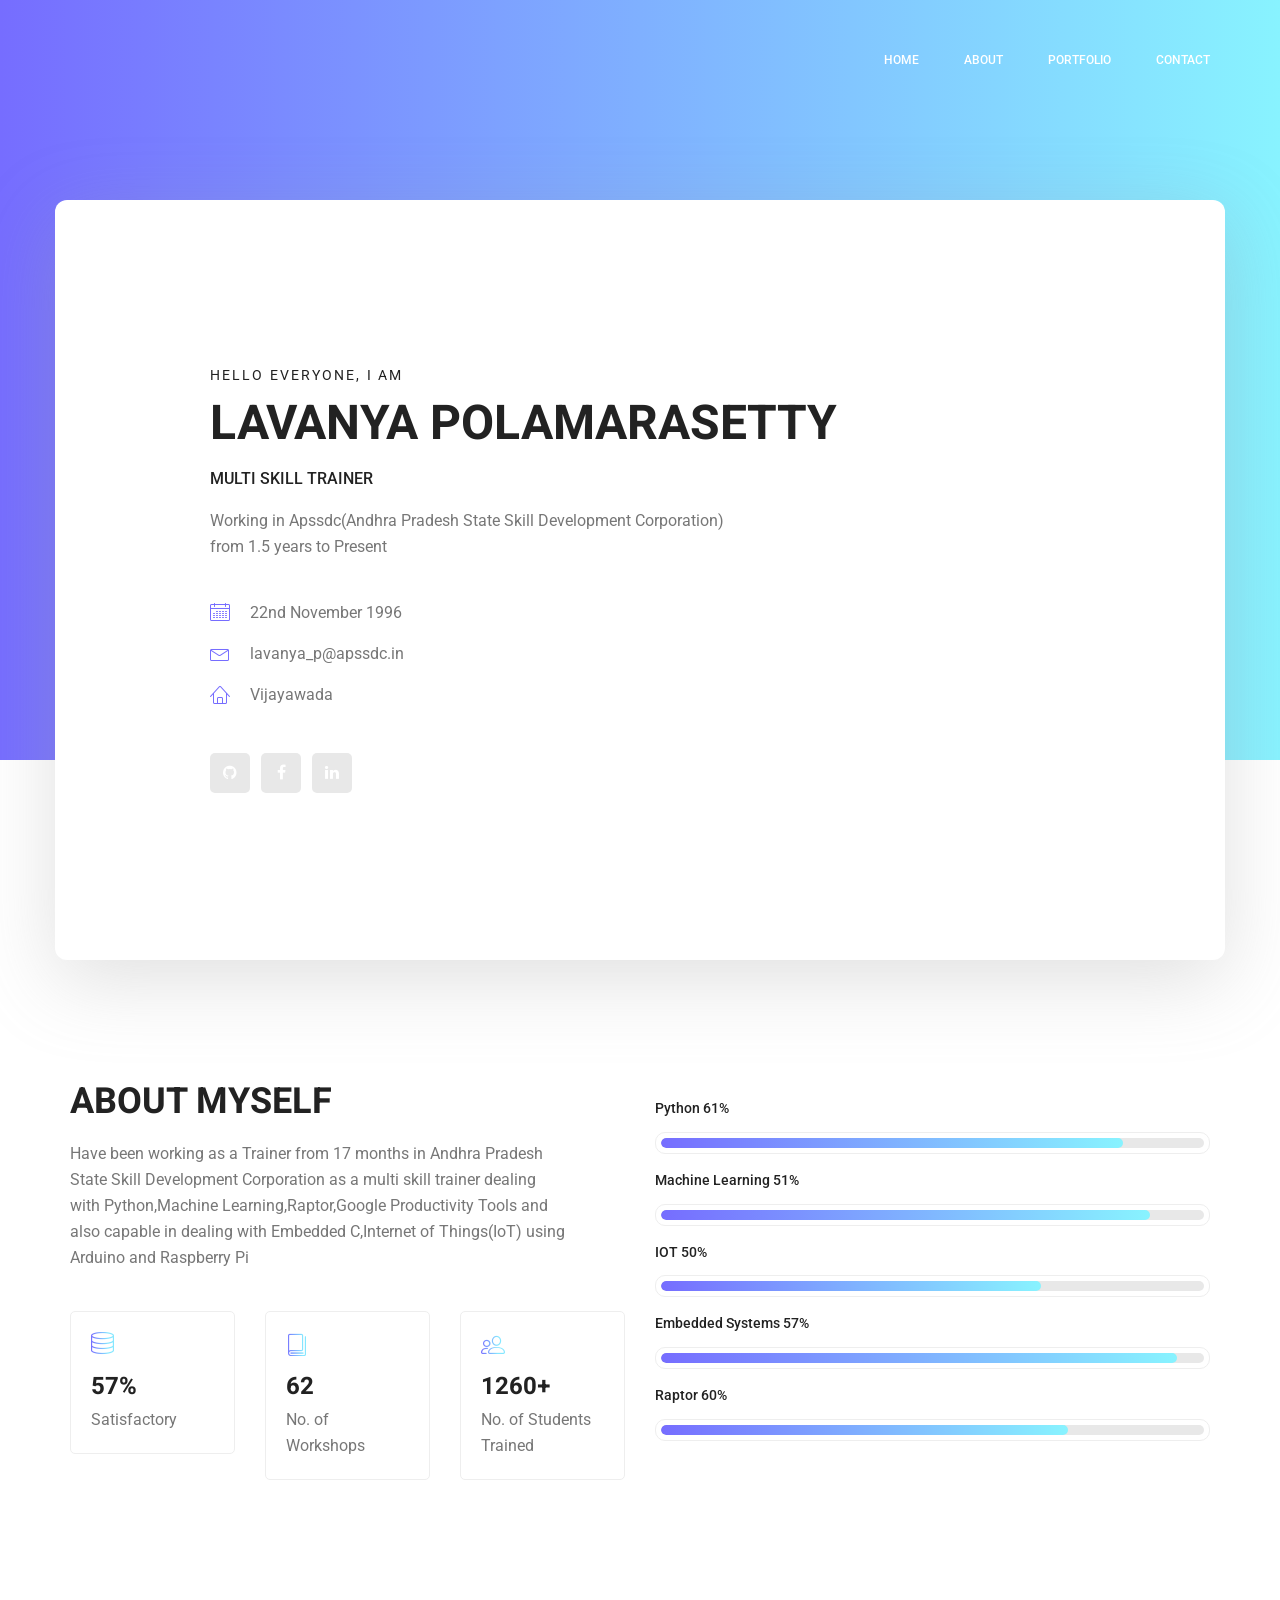
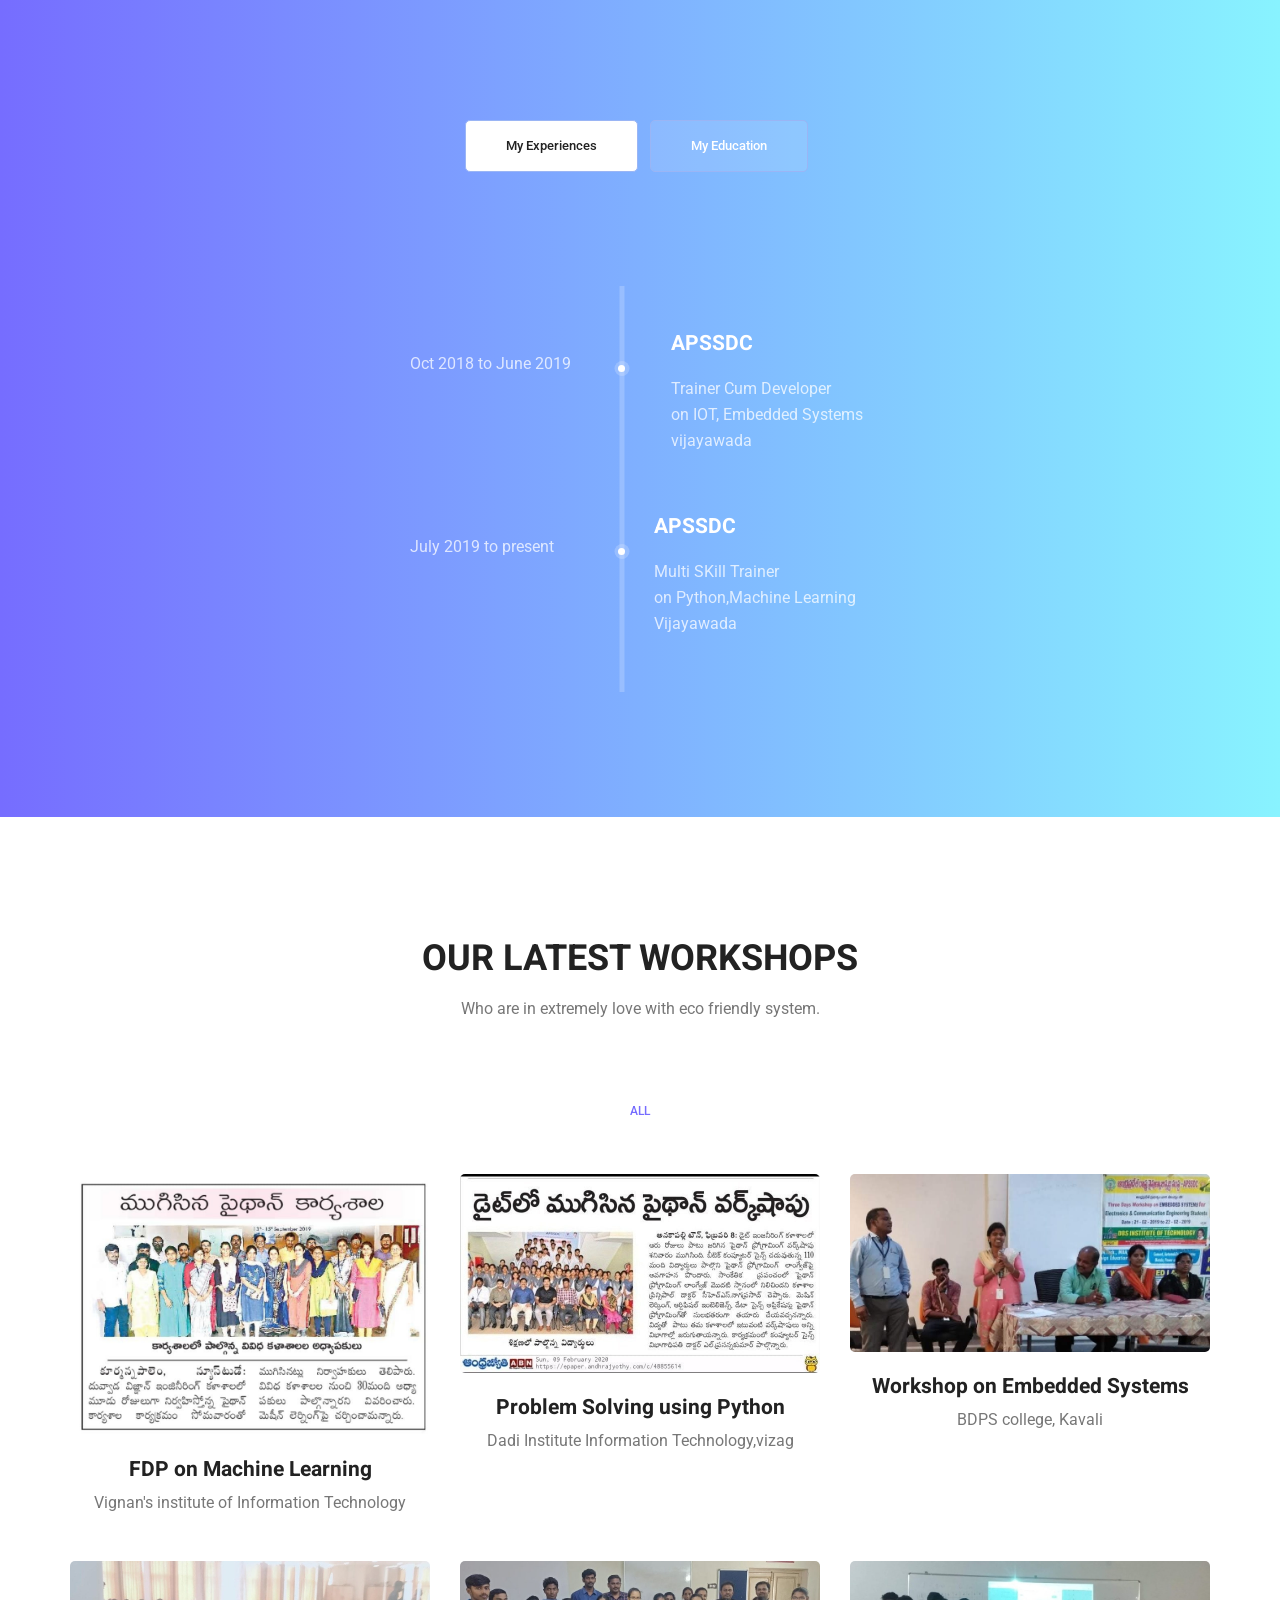
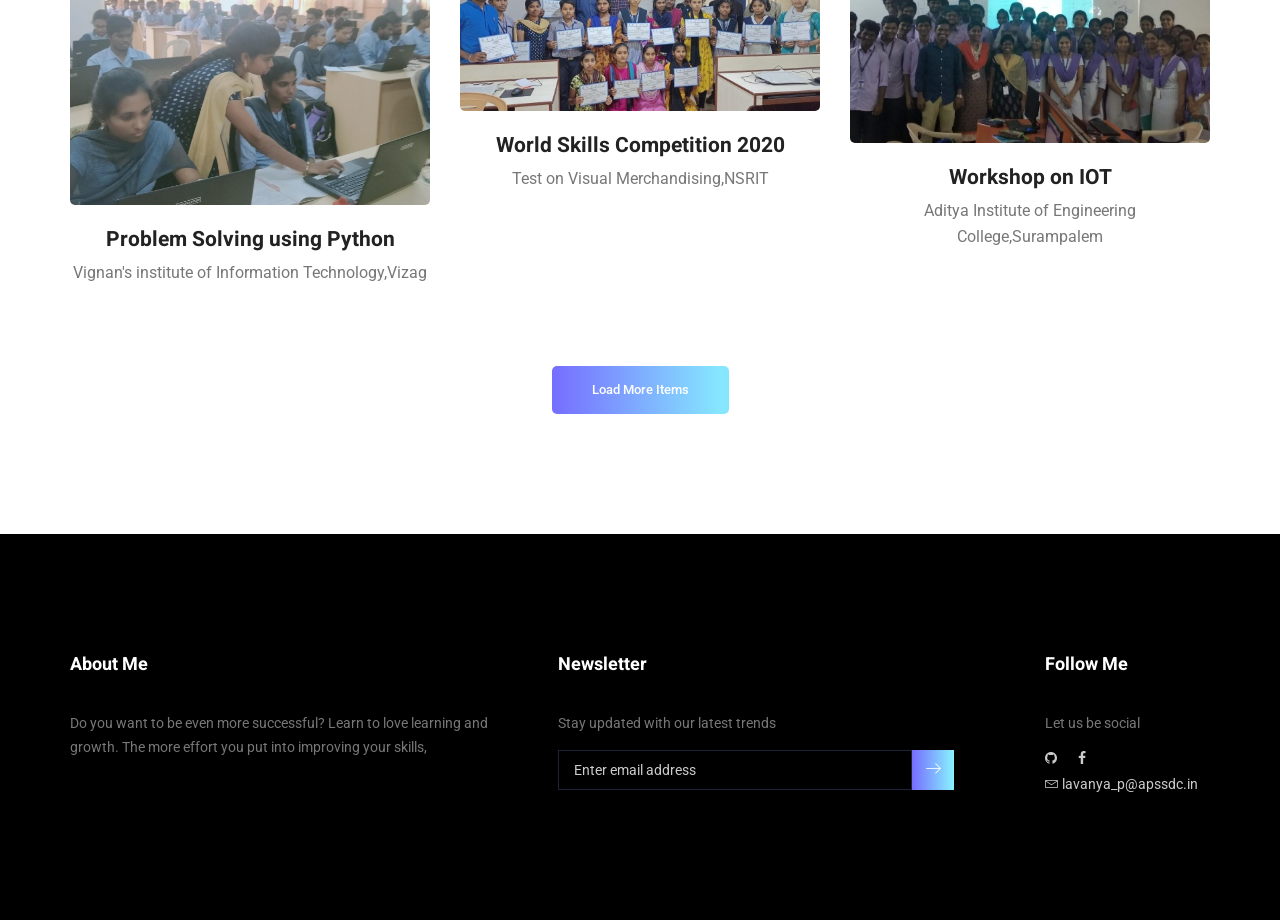
==== index.html @ 477926bf "files.html" ====
<!doctype html>
<html lang="en">
    <head>
        <!-- Required meta tags -->
        <meta charset="utf-8">
        <meta name="viewport" content="width=device-width, initial-scale=1, shrink-to-fit=no">
        <link rel="icon" href="img/favicon.png" type="image/png">
        <title>Lavanya</title>
        <!-- Bootstrap CSS -->
        <link rel="stylesheet" href="css/bootstrap.css">
        <link rel="stylesheet" href="vendors/linericon/style.css">
        <link rel="stylesheet" href="css/font-awesome.min.css">
        <link rel="stylesheet" href="vendors/owl-carousel/owl.carousel.min.css">
        <link rel="stylesheet" href="vendors/lightbox/simpleLightbox.css">
        <link rel="stylesheet" href="vendors/nice-select/css/nice-select.css">
        <link rel="stylesheet" href="vendors/animate-css/animate.css">
        <link rel="stylesheet" href="vendors/popup/magnific-popup.css">
        <link rel="stylesheet" href="vendors/flaticon/flaticon.css">
        <!-- main css -->
        <link rel="stylesheet" href="css/style.css">
        <link rel="stylesheet" href="css/responsive.css">
    </head>
    <body>
        
        <!--================Header Menu Area =================-->
        <header class="header_area">
            <div class="main_menu">
            	<nav class="navbar navbar-expand-lg navbar-light">
					<div class="container box_1620">
						<!-- Brand and toggle get grouped for better mobile display -->
						<a class="navbar-brand logo_h" href="index.html"><img src="img/logo.png" alt=""></a>
						<button class="navbar-toggler" type="button" data-toggle="collapse" data-target="#navbarSupportedContent" aria-controls="navbarSupportedContent" aria-expanded="false" aria-label="Toggle navigation">
							<span class="icon-bar"></span>
							<span class="icon-bar"></span>
							<span class="icon-bar"></span>
						</button>
						<!-- Collect the nav links, forms, and other content for toggling -->
						<div class="collapse navbar-collapse offset" id="navbarSupportedContent">
							<ul class="nav navbar-nav menu_nav ml-auto">
								<li class="nav-item active"><a class="nav-link" href="index.html">Home</a></li> 
								<li class="nav-item"><a class="nav-link" href="about-us.html">About</a></li> 
								<li class="nav-item"><a class="nav-link" href="portfolio.html">Portfolio</a></li>
								<li class="nav-item"><a class="nav-link" href="contact.html">Contact</a></li>
							</ul>
						</div> 
					</div>
            	</nav>
            </div>
        </header>
        <!--================Header Menu Area =================-->
        
        <!--================Home Banner Area =================-->
        <section class="home_banner_area">
           	<div class="container box_1620">
           		<div class="banner_inner d-flex align-items-center">
					<div class="banner_content">
						<div class="media">
							<div class="d-flex">
								<img src="img/personal.jpg" alt="">
							</div>
							<div class="media-body">
								<div class="personal_text">
									<h6>Hello Everyone, i am</h6>
									<h3>Lavanya Polamarasetty</h3>
									<h4>Multi Skill Trainer</h4>
									<p>Working in Apssdc(Andhra Pradesh State Skill Development Corporation) from 1.5 years to Present </p>
									<ul class="list basic_info">
										<li><a href="#"><i class="lnr lnr-calendar-full"></i> 22nd November 1996</a></li>
										
										<li><a href="#"><i class="lnr lnr-envelope"></i> lavanya_p@apssdc.in</a></li>
										<li><a href="#"><i class="lnr lnr-home"></i> Vijayawada</a></li>
									</ul>
									<ul class="list personal_social">
										<li><a href="https://github.com/Mercypolamarasetty"><i class="fa fa-github"></i></a></li>
										<li><a href="https://www.facebook.com/chinnu.polamarasetty"><i class="fa fa-facebook"></i></a></li>
										<li><a href="#"><i class="fa fa-linkedin"></i></a></li>
									</ul>
								</div>
							</div>
						</div>
					</div>
				</div>
            </div>
        </section>
        <!--================End Home Banner Area =================-->
        
        <!--================Welcome Area =================-->
        <section class="welcome_area p_120">
        	<div class="container">
        		<div class="row welcome_inner">
        			<div class="col-lg-6">
        				<div class="welcome_text">
        					<h4>About Myself</h4>
        					<p>Have been working as a Trainer from 17 months in Andhra Pradesh State Skill Development Corporation as a multi skill trainer dealing with Python,Machine Learning,Raptor,Google Productivity Tools
							and also capable in dealing with Embedded C,Internet of Things(IoT) using Arduino and Raspberry Pi</p>
        					<div class="row">
        						<div class="col-md-4">
        							<div class="wel_item">
        								<i class="lnr lnr-database"></i>
        								<h4><span class="counter" >90 </span><span>%</span></h4>
        								<p>Satisfactory</p>
        							</div>
        						</div>
        						<div class="col-md-4">
        							<div class="wel_item">
        								<i class="lnr lnr-book"></i>
        								<h4>62</h4>
        								<p>No. of Workshops</p>
        							</div>
        						</div>
        						<div class="col-md-4">
        							<div class="wel_item">
        								<i class="lnr lnr-users"></i>
        								<h4><span class="counter" >2000 </span><span>+</span></h4>
        								<p>No. of Students Trained</p>
        							</div>
        						</div>
        					</div>
        				</div>
        			</div>
        			<div class="col-lg-6">
        				<div class="tools_expert">
        					<div class="skill_main">
								<div class="skill_item">
									<h4>Python <span class="counter">95</span>%</h4>
									<div class="progress_br">
										<div class="progress">
											<div class="progress-bar" role="progressbar" aria-valuenow="85" aria-valuemin="0" aria-valuemax="100"></div>
										</div>
									</div>
								</div>
								<div class="skill_item">
									<h4>Machine Learning <span class="counter">80</span>%</h4>
									<div class="progress_br">
										<div class="progress">
											<div class="progress-bar" role="progressbar" aria-valuenow="90" aria-valuemin="0" aria-valuemax="100"></div>
										</div>
									</div>
								</div>
								<div class="skill_item">
									<h4>IOT <span class="counter">80</span>%</h4>
									<div class="progress_br">
										<div class="progress">
											<div class="progress-bar" role="progressbar" aria-valuenow="70" aria-valuemin="0" aria-valuemax="100"></div>
										</div>
									</div>
								</div>
								<div class="skill_item">
									<h4>Embedded Systems <span class="counter">90</span>%</h4>
									<div class="progress_br">
										<div class="progress">
											<div class="progress-bar" role="progressbar" aria-valuenow="95" aria-valuemin="0" aria-valuemax="100"></div>
										</div>
									</div>
								</div>
								<div class="skill_item">
									<h4>Raptor <span class="counter">95</span>%</h4>
									<div class="progress_br">
										<div class="progress">
											<div class="progress-bar" role="progressbar" aria-valuenow="75" aria-valuemin="0" aria-valuemax="100"></div>
										</div>
									</div>
								</div>
							</div>
        				</div>
        			</div>
        		</div>
        	</div>
        </section>
        <!--================End Welcome Area =================-->
        
        <!--================My Tabs Area =================-->
        <section class="mytabs_area p_120">
        	<div class="container">
        		<div class="tabs_inner">
					<ul class="nav nav-tabs" id="myTab" role="tablist">
						<li class="nav-item">
							<a class="nav-link active" id="home-tab" data-toggle="tab" href="#home" role="tab" aria-controls="home" aria-selected="true">My Experiences</a>
						</li>
						<li class="nav-item">
							<a class="nav-link" id="profile-tab" data-toggle="tab" href="#profile" role="tab" aria-controls="profile" aria-selected="false">My Education</a>
						</li>
					</ul>
					<div class="tab-content" id="myTabContent">
						<div class="tab-pane fade show active" id="home" role="tabpanel" aria-labelledby="home-tab">
							<ul class="list">
								<li>
									<span></span>
									<div class="media">
										<div class="d-flex">
											<p>Oct 2018 to June 2019</p>
										</div>
										<div class="media-body">
											<h4>APSSDC</h4>
											<p>Trainer Cum Developer <br />
												on IOT, Embedded Systems <br />
												vijayawada</p>
										</div>
									</div>
								</li>
								<li>
									<span></span>
									<div class="media">
										<div class="d-flex">
											<p>July 2019 to present</p>
										</div>
										<div class="media-body">
											<h4>APSSDC</h4>
											<p>Multi SKill Trainer<br />
											on Python,Machine Learning<br />
											Vijayawada</p>
										</div>
									</div>
								</li>
								
							</ul>
						</div>
						<div class="tab-pane fade" id="profile" role="tabpanel" aria-labelledby="profile-tab">
							<ul class="list">
								<li>
									<span></span>
									<div class="media">
										<div class="d-flex">
											<p>Aug 2015 to April 2018</p>
										</div>
										<div class="media-body">
											<h4>B.Tech</h4>
											<p>Electronics and Communication <br />Engineering <br />at IAITC</p>
										</div>
									</div>
								</li>
								<li>
									<span></span>
									<div class="media">
										<div class="d-flex">
											<p>June 2012 to April 2015</p>
										</div>
										<div class="media-body">
											<h4>Diploma</h4>
											<p>Electronics and Communication Engineering <br />Rajiv Gandhi R.E.C.S Polytechnic</p>
										</div>
									</div>
								</li>
								<li>
								<span></span>
									<div class="media">
										<div class="d-flex">
											<p>June 2011 to March 2012</p>
										</div>
										<div class="media-body">
											<h4>SSC</h4>
											<p>Zilla Parishad High School,Gajuwaka</p>
										</div>
									</div>
								</li>
							</ul>
						</div>
					</div>
        		</div>
        	</div>
        </section>
        <!--================End My Tabs Area =================-->
        
        
        <!--================Home Gallery Area =================-->
        <section class="home_gallery_area p_120">
        	<div class="container">
        		<div class="main_title">
        			<h2>Our Latest Workshops</h2>
        			<p>Who are in extremely love with eco friendly system.</p>
        		</div>
        		<div class="isotope_fillter">
        			<ul class="gallery_filter list">
						<li class="active" data-filter="*"><a href="#">All</a></li>
					</ul>
        		</div>
        	</div>
        	<div class="container">
        		<div class="gallery_f_inner row imageGallery1">
        			<div class="col-lg-4 col-md-4 col-sm-6 brand manipul design print">
        				<div class="h_gallery_item">
        					<div class="g_img_item">
        						<img class="img-fluid" src="img/gallery/project-1.jpg" alt="">
        						<a class="light" href="img/gallery/project-1.jpg"><img src="img/gallery/icon.png" alt=""></a>
        					</div>
        					<div class="g_item_text">
        						<h4>FDP on Machine Learning</h4>
        						<p>Vignan's institute of Information Technology</p>
        					</div>
        				</div>
        			</div>
        			<div class="col-lg-4 col-md-4 col-sm-6 brand manipul creative">
        				<div class="h_gallery_item">
        					<div class="g_img_item">
        						<img class="img-fluid" src="img/gallery/project-2.jpg" alt="">
        						<a class="light" href="img/gallery/project-2.jpg"><img src="img/gallery/icon.png" alt=""></a>
        					</div>
        					<div class="g_item_text">
        						<h4>Problem Solving using Python</h4>
        						<p>Dadi Institute Information Technology,vizag</p>
        					</div>
        				</div>
        			</div>
        			<div class="col-lg-4 col-md-4 col-sm-6 manipul creative design print">
        				<div class="h_gallery_item">
        					<div class="g_img_item">
        						<img class="img-fluid" src="img/gallery/project-3.jpg" alt="">
        						<a class="light" href="img/gallery/project-3.jpg"><img src="img/gallery/icon.png" alt=""></a>
        					</div>
        					<div class="g_item_text">
        						<h4>Workshop on Embedded Systems</h4>
        						<p>BDPS college, Kavali</p>
        					</div>
        				</div>
        			</div>
        			<div class="col-lg-4 col-md-4 col-sm-6 brand creative print">
        				<div class="h_gallery_item">
        					<div class="g_img_item">
        						<img class="img-fluid" src="img/gallery/project-4.jpg" alt="">
        						<a class="light" href="img/gallery/project-4.jpg"><img src="img/gallery/icon.png" alt=""></a>
        					</div>
        					<div class="g_item_text">
        						<h4>Problem Solving using Python</h4>
        						<p>Vignan's institute of Information Technology,Vizag</p>
        					</div>
        				</div>
        			</div>
        			<div class="col-lg-4 col-md-4 col-sm-6 brand manipul design">
        				<div class="h_gallery_item">
        					<div class="g_img_item">
        						<img class="img-fluid" src="img/gallery/project-5.jpg" alt="">
        						<a class="light" href="img/gallery/project-5.jpg"><img src="img/gallery/icon.png" alt=""></a>
        					</div>
        					<div class="g_item_text">
        						<h4>World Skills Competition 2020</h4>
        						<p>Test on Visual Merchandising,NSRIT</p>
        					</div>
        				</div>
        			</div>
        			<div class="col-lg-4 col-md-4 col-sm-6 brand creative">
        				<div class="h_gallery_item">
        					<div class="g_img_item">
        						<img class="img-fluid" src="img/gallery/project-6.jpg" alt="">
        						<a class="light" href="img/gallery/project-6.jpg"><img src="img/gallery/icon.png" alt=""></a>
        					</div>
        					<div class="g_item_text">
        						<h4>Workshop on IOT</h4>
        						<p>Aditya Institute of Engineering College,Surampalem</p>
        					</div>
        				</div>
        			</div>
        		</div>
        		<div class="more_btn">
        			<a class="main_btn" href="#">Load More Items</a>
        		</div>
        	</div>
        </section>
        <!--================End Home Gallery Area =================-->
        

        <!--================Footer Area =================-->
        <footer class="footer_area p_120">
        	<div class="container">
        		<div class="row footer_inner">
        			<div class="col-lg-5 col-sm-6">
        				<aside class="f_widget ab_widget">
        					<div class="f_title">
        						<h3>About Me</h3>
        					</div>
        					<p>Do you want to be even more successful? Learn to love learning and growth. The more effort you put into improving your skills,</p>
        					
        				</aside>
        			</div>
        			<div class="col-lg-5 col-sm-6">
        				<aside class="f_widget news_widget">
        					<div class="f_title">
        						<h3>Newsletter</h3>
        					</div>
        					<p>Stay updated with our latest trends</p>
        					<div id="mc_embed_signup">
                                <form target="_blank" action="https://spondonit.us12.list-manage.com/subscribe/post?u=1462626880ade1ac87bd9c93a&amp;id=92a4423d01" method="get" class="subscribe_form relative">
                                	<div class="input-group d-flex flex-row">
                                        <input name="EMAIL" placeholder="Enter email address" onfocus="this.placeholder = ''" onblur="this.placeholder = 'Email Address '" required="" type="email">
                                        <button class="btn sub-btn"><span class="lnr lnr-arrow-right"></span></button>		
                                    </div>				
                                    <div class="mt-10 info"></div>
                                </form>
                            </div>
        				</aside>
        			</div>
        			<div class="col-lg-2">
        				<aside class="f_widget social_widget">
        					<div class="f_title">
        						<h3>Follow Me</h3>
        					</div>
        					<p>Let us be social</p>
        					<ul class="list">
        						<li><a href="https://github.com/Mercypolamarasetty"><i class="fa fa-github"></i></a></li>
        						<li><a href="https://www.facebook.com/chinnu.polamarasetty"><i class="fa fa-facebook"></i></a></li>
        						
        						<li><a href="#"><i class="lnr lnr-envelope"></i> lavanya_p@apssdc.in</a></li>
        					</ul>
        				</aside>
        			</div>
        		</div>
        	</div>
        </footer>
        <!--================End Footer Area =================-->
        
        
        
        
        
        
        <!-- Optional JavaScript -->
        <!-- jQuery first, then Popper.js, then Bootstrap JS -->
        <script src="js/jquery-3.3.1.min.js"></script>
        <script src="js/popper.js"></script>
        <script src="js/bootstrap.min.js"></script>
        <script src="js/stellar.js"></script>
        <script src="vendors/lightbox/simpleLightbox.min.js"></script>
        <script src="vendors/nice-select/js/jquery.nice-select.min.js"></script>
        <script src="vendors/isotope/imagesloaded.pkgd.min.js"></script>
        <script src="vendors/isotope/isotope.pkgd.min.js"></script>
        <script src="vendors/owl-carousel/owl.carousel.min.js"></script>
        <script src="vendors/popup/jquery.magnific-popup.min.js"></script>
        <script src="js/jquery.ajaxchimp.min.js"></script>
        <script src="vendors/counter-up/jquery.waypoints.min.js"></script>
        <script src="vendors/counter-up/jquery.counterup.min.js"></script>
        <script src="js/mail-script.js"></script>
        <script src="js/theme.js"></script>
    </body>
</html>
---- vendors/linericon/style.css ----
@font-face {
	font-family: 'Linearicons-Free';
	src:url('fonts/Linearicons-Free.eot?w118d');
	src:url('fonts/Linearicons-Free.eot?#iefixw118d') format('embedded-opentype'),
		url('fonts/Linearicons-Free.woff2?w118d') format('woff2'),
		url('fonts/Linearicons-Free.woff?w118d') format('woff'),
		url('fonts/Linearicons-Free.ttf?w118d') format('truetype'),
		url('fonts/Linearicons-Free.svg?w118d#Linearicons-Free') format('svg');
	font-weight: normal;
	font-style: normal;
}

.lnr {
	font-family: 'Linearicons-Free';
	speak: none;
	font-style: normal;
	font-weight: normal;
	font-variant: normal;
	text-transform: none;
	line-height: 1;

	/* Better Font Rendering =========== */
	-webkit-font-smoothing: antialiased;
	-moz-osx-font-smoothing: grayscale;
}

.lnr-home:before {
	content: "\e800";
}
.lnr-apartment:before {
	content: "\e801";
}
.lnr-pencil:before {
	content: "\e802";
}
.lnr-magic-wand:before {
	content: "\e803";
}
.lnr-drop:before {
	content: "\e804";
}
.lnr-lighter:before {
	content: "\e805";
}
.lnr-poop:before {
	content: "\e806";
}
.lnr-sun:before {
	content: "\e807";
}
.lnr-moon:before {
	content: "\e808";
}
.lnr-cloud:before {
	content: "\e809";
}
.lnr-cloud-upload:before {
	content: "\e80a";
}
.lnr-cloud-download:before {
	content: "\e80b";
}
.lnr-cloud-sync:before {
	content: "\e80c";
}
.lnr-cloud-check:before {
	content: "\e80d";
}
.lnr-database:before {
	content: "\e80e";
}
.lnr-lock:before {
	content: "\e80f";
}
.lnr-cog:before {
	content: "\e810";
}
.lnr-trash:before {
	content: "\e811";
}
.lnr-dice:before {
	content: "\e812";
}
.lnr-heart:before {
	content: "\e813";
}
.lnr-star:before {
	content: "\e814";
}
.lnr-star-half:before {
	content: "\e815";
}
.lnr-star-empty:before {
	content: "\e816";
}
.lnr-flag:before {
	content: "\e817";
}
.lnr-envelope:before {
	content: "\e818";
}
.lnr-paperclip:before {
	content: "\e819";
}
.lnr-inbox:before {
	content: "\e81a";
}
.lnr-eye:before {
	content: "\e81b";
}
.lnr-printer:before {
	content: "\e81c";
}
.lnr-file-empty:before {
	content: "\e81d";
}
.lnr-file-add:before {
	content: "\e81e";
}
.lnr-enter:before {
	content: "\e81f";
}
.lnr-exit:before {
	content: "\e820";
}
.lnr-graduation-hat:before {
	content: "\e821";
}
.lnr-license:before {
	content: "\e822";
}
.lnr-music-note:before {
	content: "\e823";
}
.lnr-film-play:before {
	content: "\e824";
}
.lnr-camera-video:before {
	content: "\e825";
}
.lnr-camera:before {
	content: "\e826";
}
.lnr-picture:before {
	content: "\e827";
}
.lnr-book:before {
	content: "\e828";
}
.lnr-bookmark:before {
	content: "\e829";
}
.lnr-user:before {
	content: "\e82a";
}
.lnr-users:before {
	content: "\e82b";
}
.lnr-shirt:before {
	content: "\e82c";
}
.lnr-store:before {
	content: "\e82d";
}
.lnr-cart:before {
	content: "\e82e";
}
.lnr-tag:before {
	content: "\e82f";
}
.lnr-phone-handset:before {
	content: "\e830";
}
.lnr-phone:before {
	content: "\e831";
}
.lnr-pushpin:before {
	content: "\e832";
}
.lnr-map-marker:before {
	content: "\e833";
}
.lnr-map:before {
	content: "\e834";
}
.lnr-location:before {
	content: "\e835";
}
.lnr-calendar-full:before {
	content: "\e836";
}
.lnr-keyboard:before {
	content: "\e837";
}
.lnr-spell-check:before {
	content: "\e838";
}
.lnr-screen:before {
	content: "\e839";
}
.lnr-smartphone:before {
	content: "\e83a";
}
.lnr-tablet:before {
	content: "\e83b";
}
.lnr-laptop:before {
	content: "\e83c";
}
.lnr-laptop-phone:before {
	content: "\e83d";
}
.lnr-power-switch:before {
	content: "\e83e";
}
.lnr-bubble:before {
	content: "\e83f";
}
.lnr-heart-pulse:before {
	content: "\e840";
}
.lnr-construction:before {
	content: "\e841";
}
.lnr-pie-chart:before {
	content: "\e842";
}
.lnr-chart-bars:before {
	content: "\e843";
}
.lnr-gift:before {
	content: "\e844";
}
.lnr-diamond:before {
	content: "\e845";
}
.lnr-linearicons:before {
	content: "\e846";
}
.lnr-dinner:before {
	content: "\e847";
}
.lnr-coffee-cup:before {
	content: "\e848";
}
.lnr-leaf:before {
	content: "\e849";
}
.lnr-paw:before {
	content: "\e84a";
}
.lnr-rocket:before {
	content: "\e84b";
}
.lnr-briefcase:before {
	content: "\e84c";
}
.lnr-bus:before {
	content: "\e84d";
}
.lnr-car:before {
	content: "\e84e";
}
.lnr-train:before {
	content: "\e84f";
}
.lnr-bicycle:before {
	content: "\e850";
}
.lnr-wheelchair:before {
	content: "\e851";
}
.lnr-select:before {
	content: "\e852";
}
.lnr-earth:before {
	content: "\e853";
}
.lnr-smile:before {
	content: "\e854";
}
.lnr-sad:before {
	content: "\e855";
}
.lnr-neutral:before {
	content: "\e856";
}
.lnr-mustache:before {
	content: "\e857";
}
.lnr-alarm:before {
	content: "\e858";
}
.lnr-bullhorn:before {
	content: "\e859";
}
.lnr-volume-high:before {
	content: "\e85a";
}
.lnr-volume-medium:before {
	content: "\e85b";
}
.lnr-volume-low:before {
	content: "\e85c";
}
.lnr-volume:before {
	content: "\e85d";
}
.lnr-mic:before {
	content: "\e85e";
}
.lnr-hourglass:before {
	content: "\e85f";
}
.lnr-undo:before {
	content: "\e860";
}
.lnr-redo:before {
	content: "\e861";
}
.lnr-sync:before {
	content: "\e862";
}
.lnr-history:before {
	content: "\e863";
}
.lnr-clock:before {
	content: "\e864";
}
.lnr-download:before {
	content: "\e865";
}
.lnr-upload:before {
	content: "\e866";
}
.lnr-enter-down:before {
	content: "\e867";
}
.lnr-exit-up:before {
	content: "\e868";
}
.lnr-bug:before {
	content: "\e869";
}
.lnr-code:before {
	content: "\e86a";
}
.lnr-link:before {
	content: "\e86b";
}
.lnr-unlink:before {
	content: "\e86c";
}
.lnr-thumbs-up:before {
	content: "\e86d";
}
.lnr-thumbs-down:before {
	content: "\e86e";
}
.lnr-magnifier:before {
	content: "\e86f";
}
.lnr-cross:before {
	content: "\e870";
}
.lnr-menu:before {
	content: "\e871";
}
.lnr-list:before {
	content: "\e872";
}
.lnr-chevron-up:before {
	content: "\e873";
}
.lnr-chevron-down:before {
	content: "\e874";
}
.lnr-chevron-left:before {
	content: "\e875";
}
.lnr-chevron-right:before {
	content: "\e876";
}
.lnr-arrow-up:before {
	content: "\e877";
}
.lnr-arrow-down:before {
	content: "\e878";
}
.lnr-arrow-left:before {
	content: "\e879";
}
.lnr-arrow-right:before {
	content: "\e87a";
}
.lnr-move:before {
	content: "\e87b";
}
.lnr-warning:before {
	content: "\e87c";
}
.lnr-question-circle:before {
	content: "\e87d";
}
.lnr-menu-circle:before {
	content: "\e87e";
}
.lnr-checkmark-circle:before {
	content: "\e87f";
}
.lnr-cross-circle:before {
	content: "\e880";
}
.lnr-plus-circle:before {
	content: "\e881";
}
.lnr-circle-minus:before {
	content: "\e882";
}
.lnr-arrow-up-circle:before {
	content: "\e883";
}
.lnr-arrow-down-circle:before {
	content: "\e884";
}
.lnr-arrow-left-circle:before {
	content: "\e885";
}
.lnr-arrow-right-circle:before {
	content: "\e886";
}
.lnr-chevron-up-circle:before {
	content: "\e887";
}
.lnr-chevron-down-circle:before {
	content: "\e888";
}
.lnr-chevron-left-circle:before {
	content: "\e889";
}
.lnr-chevron-right-circle:before {
	content: "\e88a";
}
.lnr-crop:before {
	content: "\e88b";
}
.lnr-frame-expand:before {
	content: "\e88c";
}
.lnr-frame-contract:before {
	content: "\e88d";
}
.lnr-layers:before {
	content: "\e88e";
}
.lnr-funnel:before {
	content: "\e88f";
}
.lnr-text-format:before {
	content: "\e890";
}
.lnr-text-format-remove:before {
	content: "\e891";
}
.lnr-text-size:before {
	content: "\e892";
}
.lnr-bold:before {
	content: "\e893";
}
.lnr-italic:before {
	content: "\e894";
}
.lnr-underline:before {
	content: "\e895";
}
.lnr-strikethrough:before {
	content: "\e896";
}
.lnr-highlight:before {
	content: "\e897";
}
.lnr-text-align-left:before {
	content: "\e898";
}
.lnr-text-align-center:before {
	content: "\e899";
}
.lnr-text-align-right:before {
	content: "\e89a";
}
.lnr-text-align-justify:before {
	content: "\e89b";
}
.lnr-line-spacing:before {
	content: "\e89c";
}
.lnr-indent-increase:before {
	content: "\e89d";
}
.lnr-indent-decrease:before {
	content: "\e89e";
}
.lnr-pilcrow:before {
	content: "\e89f";
}
.lnr-direction-ltr:before {
	content: "\e8a0";
}
.lnr-direction-rtl:before {
	content: "\e8a1";
}
.lnr-page-break:before {
	content: "\e8a2";
}
.lnr-sort-alpha-asc:before {
	content: "\e8a3";
}
.lnr-sort-amount-asc:before {
	content: "\e8a4";
}
.lnr-hand:before {
	content: "\e8a5";
}
.lnr-pointer-up:before {
	content: "\e8a6";
}
.lnr-pointer-right:before {
	content: "\e8a7";
}
.lnr-pointer-down:before {
	content: "\e8a8";
}
.lnr-pointer-left:before {
	content: "\e8a9";
}
---- vendors/lightbox/simpleLightbox.css ----
.slbOverlay, .slbWrapOuter, .slbWrap {
  position: fixed;
  top: 0;
  right: 0;
  bottom: 0;
  left: 0;
}

.slbOverlay {
  overflow: hidden;
  z-index: 2000;
  background-color: #000;
  opacity: 0.7;
  filter: alpha(opacity=70);
  -webkit-animation: slbOverlay 0.5s;
  -moz-animation: slbOverlay 0.5s;
  animation: slbOverlay 0.5s;
}

.slbWrapOuter {
  overflow-x: hidden;
  overflow-y: auto;
  z-index: 2010;
}

.slbWrap {
  position: absolute;
  text-align: center;
}

.slbWrap:before {
  content: "";
  display: inline-block;
  height: 100%;
  vertical-align: middle;
}

.slbContentOuter {
  display: inline-block;
  vertical-align: middle;
  margin: 0px auto;
  padding: 0 1em;
  box-sizing: border-box;
  z-index: 2020;
  text-align: left;
  max-width: 100%;
}

.slbContentEl .slbContentOuter {
  padding: 5em 1em;
}

.slbContent {
  position: relative;
}

.slbContentEl .slbContent {
  -webkit-animation: slbEnter 0.3s;
  -moz-animation: slbEnter 0.3s;
  animation: slbEnter 0.3s;
  background-color: #fff;
  box-shadow: 0 0.2em 1em rgba(0, 0, 0, 0.4);
}

.slbImageWrap {
  -webkit-animation: slbEnter 0.3s;
  -moz-animation: slbEnter 0.3s;
  animation: slbEnter 0.3s;
  position: relative;
}

.slbImageWrap:after {
  content: "";
  position: absolute;
  left: 0;
  right: 0;
  top: 5em;
  bottom: 5em;
  display: block;
  z-index: -1;
  box-shadow: 0 0.2em 1em rgba(0, 0, 0, 0.6);
  background-color: #FFF;
}

.slbImage {
  width: auto;
  max-width: 100%;
  height: auto;
  display: block;
  line-height: 0;
  box-sizing: border-box;
  padding: 5em 0;
  margin: 0 auto;
}

.slbCaption {
  display: inline-block;
  max-width: 100%;
  overflow: hidden;
  text-overflow: ellipsis;
  white-space: nowrap;
  word-wrap: normal;
  font-size: 1.4em;
  position: absolute;
  left: 0;
  right: 0;
  bottom: 0;
  padding: 0.71429em 0;
  color: #fff;
  color: rgba(255, 255, 255, 0.7);
  text-align: center;
}

.slbCloseBtn, .slbArrow {
  margin: 0;
  padding: 0;
  border: 0;
  cursor: pointer;
  background: none;
}

.slbCloseBtn::-moz-focus-inner, .slbArrow::-moz-focus-inner {
  padding: 0;
  border: 0;
}

.slbCloseBtn:hover, .slbArrow:hover {
  opacity: 0.5;
}

.slbCloseBtn:active, .slbArrow:active {
  opacity: 0.8;
}

.slbCloseBtn {
  -webkit-animation: slbEnter 0.3s;
  -moz-animation: slbEnter 0.3s;
  animation: slbEnter 0.3s;
  font-size: 3em;
  width: 1.66667em;
  height: 1.66667em;
  line-height: 1.66667em;
  position: absolute;
  right: -0.33333em;
  top: 0;
  color: #fff;
  color: rgba(255, 255, 255, 0.7);
  text-align: center;
    outline: none;
    box-shadow: none;
}

.slbLoading .slbCloseBtn {
  display: none;
}

.slbLoadingText {
  font-size: 1.4em;
  color: #fff;
  color: rgba(255, 255, 255, 0.9);
}

.slbArrows {
  position: fixed;
  top: 50%;
  left: 0;
  right: 0;
}

.slbLoading .slbArrows {
  display: none;
}

.slbArrow {
  position: absolute;
  top: 50%;
  margin-top: -5em;
  width: 5em;
  height: 10em;
  opacity: 0.7;
  text-indent: -999em;
  overflow: hidden;
    outline: none;
    box-shadow: none;
}

.slbArrow:before {
  content: "";
  position: absolute;
  top: 50%;
  left: 50%;
  margin: -0.8em 0 0 -0.8em;
  border: 0.8em solid transparent;
}

.slbArrow.next {
  right: 0;
}

.slbArrow.next:before {
  border-left-color: #fff;
}

.slbArrow.prev {
  left: 0;
}

.slbArrow.prev:before {
  border-right-color: #fff;
}

.slbIframeCont {
  width: 80em;
  height: 0;
  overflow: hidden;
  padding-top: 56.25%;
  margin: 5em 0;
}

.slbIframe {
  position: absolute;
  top: 0;
  left: 0;
  width: 100%;
  height: 100%;
  box-shadow: 0 0.2em 1em rgba(0, 0, 0, 0.6);
  background: #000;
}

@-webkit-keyframes slbOverlay {
  from {
    opacity: 0;
  }
  to {
    opacity: 0.7;
  }
}

@-moz-keyframes slbOverlay {
  from {
    opacity: 0;
  }
  to {
    opacity: 0.7;
  }
}

@keyframes slbOverlay {
  from {
    opacity: 0;
  }
  to {
    opacity: 0.7;
  }
}

@-webkit-keyframes slbEnter {
  from {
    opacity: 0;
    -webkit-transform: translate3d(0, -1em, 0);
  }
  to {
    opacity: 1;
    -webkit-transform: translate3d(0, 0, 0);
  }
}

@-moz-keyframes slbEnter {
  from {
    opacity: 0;
    -moz-transform: translate3d(0, -1em, 0);
  }
  to {
    opacity: 1;
    -moz-transform: translate3d(0, 0, 0);
  }
}

@keyframes slbEnter {
  from {
    opacity: 0;
    -webkit-transform: translate3d(0, -1em, 0);
    -moz-transform: translate3d(0, -1em, 0);
    -ms-transform: translate3d(0, -1em, 0);
    -o-transform: translate3d(0, -1em, 0);
    transform: translate3d(0, -1em, 0);
  }
  to {
    opacity: 1;
    -webkit-transform: translate3d(0, 0, 0);
    -moz-transform: translate3d(0, 0, 0);
    -ms-transform: translate3d(0, 0, 0);
    -o-transform: translate3d(0, 0, 0);
    transform: translate3d(0, 0, 0);
  }
}
---- css/style.css ----
/*----------------------------------------------------
@File: Default Styles
@Author: Rocky Ahmed
@URL: http://wethemez.com
Author E-mail: rockybd1995@gmail.com

This file contains the styling for the actual theme, this
is the file you need to edit to change the look of the
theme.
---------------------------------------------------- */
/*=====================================================================
@Template Name: Builder Construction 
@Author: Rocky Ahmed
@Developed By: Rocky Ahmed
@Developer URL: http://rocky.wethemez.com
Author E-mail: rockybd1995@gmail.com

@Default Styles

Table of Content:
01/ Variables
02/ predefin
03/ header
04/ button
05/ banner
06/ breadcrumb
07/ about
08/ team
09/ project 
10/ price 
11/ team 
12/ blog 
13/ video  
14/ features  
15/ career  
16/ contact 
17/ footer

=====================================================================*/
/*----------------------------------------------------*/
/*font Variables*/
/*Color Variables*/
/*=================== fonts ====================*/
@import url("https://fonts.googleapis.com/css?family=Heebo:300,400,700,900|Roboto:300,400,500,700");
/*---------------------------------------------------- */
/*----------------------------------------------------*/
.list {
  list-style: none;
  margin: 0px;
  padding: 0px; }

a {
  text-decoration: none;
  transition: all 0.3s ease-in-out; }
  a:hover, a:focus {
    text-decoration: none;
    outline: none; }

.row.m0 {
  margin: 0px; }

body {
  line-height: 26px;
  font-size: 16px;
  font-family: "Roboto", sans-serif;
  font-weight: normal;
  color: #777777; }

h1, h2, h3, h4, h5, h6 {
  font-family: "Heebo", sans-serif;
  font-weight: bold; }

button:focus {
  outline: none;
  box-shadow: none; }

.p0 {
  padding-left: 0px;
  padding-right: 0px; }

.p_120 {
  padding-top: 120px;
  padding-bottom: 120px; }

.p_100 {
  padding-top: 100px;
  padding-bottom: 100px; }

.pad_top {
  padding-top: 120px; }

.pad_bt {
  padding-bottom: 120px; }

.mt-25 {
  margin-top: 25px; }

@media (min-width: 1200px) {
  .container {
    max-width: 1170px; } }

@media (min-width: 1620px) {
  .box_1620 {
    max-width: 1620px;
    margin: auto;
    width: 100%;
    padding-left: 0px;
    padding-right: 0px; } }
/* Main Title Area css
============================================================================================ */
.main_title {
  text-align: center;
  max-width: 670px;
  margin: 0px auto 75px; }
  .main_title h2 {
    font-family: "Heebo", sans-serif;
    font-size: 36px;
    color: #222222;
    margin-bottom: 15px;
    text-transform: uppercase; }
  .main_title p {
    font-size: 16px;
    font-family: "Roboto", sans-serif;
    font-weight: normal;
    line-height: 26px;
    color: #777777;
    margin-bottom: 0px; }

/* End Main Title Area css
============================================================================================ */
/*---------------------------------------------------- */
/*----------------------------------------------------*/
.header_area {
  position: absolute;
  width: 100%;
  top: 0;
  left: 0;
  z-index: 99;
  transition: background 0.4s, all 0.3s linear; }
  .header_area .navbar {
    background: transparent;
    padding: 0px;
    border: 0px;
    border-radius: 0px; }
    .header_area .navbar .nav .nav-item {
      margin-right: 45px; }
      .header_area .navbar .nav .nav-item .nav-link {
        font: 500 12px/120px "Roboto", sans-serif;
        text-transform: uppercase;
        color: #fff;
        padding: 0px;
        display: inline-block; }
        .header_area .navbar .nav .nav-item .nav-link:after {
          display: none; }
      .header_area .navbar .nav .nav-item:hover .nav-link, .header_area .navbar .nav .nav-item.active .nav-link {
        color: #fff; }
      .header_area .navbar .nav .nav-item.submenu {
        position: relative; }
        .header_area .navbar .nav .nav-item.submenu ul {
          border: none;
          padding: 0px;
          border-radius: 0px;
          box-shadow: none;
          margin: 0px;
          background: #fff;
          box-shadow: 0px 3px 16px 0px rgba(0, 0, 0, 0.1); }
          @media (min-width: 992px) {
            .header_area .navbar .nav .nav-item.submenu ul {
              position: absolute;
              top: 120%;
              left: 0px;
              min-width: 200px;
              text-align: left;
              opacity: 0;
              transition: all 300ms ease-in;
              visibility: hidden;
              display: block;
              border: none;
              padding: 0px;
              border-radius: 0px; } }
          .header_area .navbar .nav .nav-item.submenu ul:before {
            content: "";
            width: 0;
            height: 0;
            border-style: solid;
            border-width: 10px 10px 0 10px;
            border-color: #eeeeee transparent transparent transparent;
            position: absolute;
            right: 24px;
            top: 45px;
            z-index: 3;
            opacity: 0;
            transition: all 400ms linear; }
          .header_area .navbar .nav .nav-item.submenu ul .nav-item {
            display: block;
            float: none;
            margin-right: 0px;
            border-bottom: 1px solid #ededed;
            margin-left: 0px;
            transition: all 0.4s linear; }
            .header_area .navbar .nav .nav-item.submenu ul .nav-item .nav-link {
              line-height: 45px;
              color: #222222;
              padding: 0px 30px;
              transition: all 150ms linear;
              display: block;
              margin-right: 0px; }
            .header_area .navbar .nav .nav-item.submenu ul .nav-item:last-child {
              border-bottom: none; }
            .header_area .navbar .nav .nav-item.submenu ul .nav-item:hover .nav-link {
              background: #766dff;
              color: #fff; }
        @media (min-width: 992px) {
          .header_area .navbar .nav .nav-item.submenu:hover ul {
            visibility: visible;
            opacity: 1;
            top: 100%; } }
        .header_area .navbar .nav .nav-item.submenu:hover ul .nav-item {
          margin-top: 0px; }
      .header_area .navbar .nav .nav-item:last-child {
        margin-right: 0px; }
    .header_area .navbar .search {
      font-size: 12px;
      line-height: 60px;
      display: inline-block;
      color: #222222;
      margin-left: 80px; }
      .header_area .navbar .search i {
        font-weight: 600; }
  .header_area.navbar_fixed .main_menu {
    position: fixed;
    width: 100%;
    top: -70px;
    left: 0;
    right: 0;
    background: #000;
    transform: translateY(70px);
    transition: transform 500ms ease, background 500ms ease;
    -webkit-transition: transform 500ms ease, background 500ms ease;
    box-shadow: 0px 3px 16px 0px rgba(0, 0, 0, 0.1); }
    .header_area.navbar_fixed .main_menu .navbar .nav .nav-item .nav-link {
      line-height: 70px; }

.top_menu {
  background: #f9f9ff; }
  .top_menu .header_social li {
    display: inline-block;
    margin-right: 15px; }
    .top_menu .header_social li a {
      font-size: 14px;
      color: #777777;
      display: inline-block;
      line-height: 42px;
      transition: all 300ms linear 0s; }
    .top_menu .header_social li:last-child {
      margin-right: 0px; }
    .top_menu .header_social li:hover a {
      color: #766dff; }
  .top_menu .dn_btn {
    line-height: 42px;
    display: inline-block;
    font-size: 12px;
    margin-right: 30px;
    font-family: "Roboto", sans-serif;
    font-weight: normal;
    color: #777777;
    transition: all 300ms linear 0s; }
    .top_menu .dn_btn:hover {
      color: #766dff; }
    .top_menu .dn_btn:last-child {
      margin-right: 0px; }
  .top_menu .lan_pack {
    height: 30px;
    border: 1px solid #eeeeee;
    border-radius: 3px;
    line-height: 28px;
    font-size: 12px;
    font-family: "Roboto", sans-serif;
    font-weight: 500;
    padding-left: 19px;
    padding-right: 36px;
    color: #777777;
    background: #f9f9ff;
    margin-right: 5px;
    margin-top: 8px; }
    .top_menu .lan_pack .current {
      color: #777777; }
    .top_menu .lan_pack:after {
      content: "\f0d7";
      border: none !important;
      font: normal normal normal 12px/1 FontAwesome;
      transform: rotate(0deg);
      height: auto;
      margin-top: -6px;
      right: 20px; }

/*---------------------------------------------------- */
/*----------------------------------------------------*/
/* Home Banner Area css
============================================================================================ */
.home_banner_area {
  position: relative;
  z-index: 1;
  background-image: -moz-linear-gradient(0deg, #766dff 0%, #88f3ff 100%);
  background-image: -webkit-linear-gradient(0deg, #766dff 0%, #88f3ff 100%);
  background-image: -ms-linear-gradient(0deg, #766dff 0%, #88f3ff 100%);
  margin-bottom: 200px; }
  .home_banner_area .box_1620 {
    min-height: 700px;
    border-radius: 12px;
    position: relative;
    bottom: -200px;
    background: #fff;
    padding: 30px;
    box-shadow: 0px 20px 80px 0px rgba(153, 153, 153, 0.3); }
  .home_banner_area .banner_inner {
    position: relative;
    width: 100%;
    min-height: 700px;
    display: flex; }
    .home_banner_area .banner_inner .banner_content {
      color: #222222;
      vertical-align: middle;
      align-self: center;
      text-align: left; }
      .home_banner_area .banner_inner .banner_content .media .d-flex {
        padding-right: 125px; }
      .home_banner_area .banner_inner .banner_content .media .media-body {
        vertical-align: middle;
        align-self: center; }

.blog_banner {
  min-height: 780px;
  position: relative;
  z-index: 1;
  overflow: hidden;
  margin-bottom: 0px; }
  .blog_banner .banner_inner {
    background: #04091e;
    position: relative;
    overflow: hidden;
    width: 100%;
    min-height: 780px;
    z-index: 1; }
    .blog_banner .banner_inner .overlay {
      background: url(../img/banner/banner-2.jpg) no-repeat scroll center center;
      opacity: .5;
      height: 125%;
      position: absolute;
      left: 0px;
      top: 0px;
      width: 100%;
      z-index: -1; }
    .blog_banner .banner_inner .blog_b_text {
      max-width: 700px;
      margin: auto;
      color: #fff; }
      .blog_banner .banner_inner .blog_b_text h2 {
        font-size: 60px;
        font-weight: bold;
        font-family: "Heebo", sans-serif;
        line-height: 66px;
        margin-bottom: 15px;
        text-transform: uppercase; }
      .blog_banner .banner_inner .blog_b_text p {
        font-size: 16px;
        margin-bottom: 35px; }
      .blog_banner .banner_inner .blog_b_text .white_bg_btn {
        line-height: 42px;
        padding: 0px 45px;
        border-radius: 5px; }

.banner_box {
  max-width: 1620px;
  margin: auto; }

.banner_area {
  position: relative;
  z-index: 1;
  min-height: 350px;
  background-image: -moz-linear-gradient(0deg, #766dff 0%, #88f3ff 100%);
  background-image: -webkit-linear-gradient(0deg, #766dff 0%, #88f3ff 100%);
  background-image: -ms-linear-gradient(0deg, #766dff 0%, #88f3ff 100%);
  margin-bottom: 120px; }
  .banner_area .box_1620 {
    background: #fff;
    min-height: 360px;
    border-radius: 12px;
    position: relative;
    bottom: -120px;
    box-shadow: 0px 20px 80px 0px rgba(153, 153, 153, 0.3); }
  .banner_area .banner_inner {
    position: relative;
    overflow: hidden;
    width: 100%;
    min-height: 360px;
    z-index: 1; }
    .banner_area .banner_inner .banner_content h2 {
      color: #222222;
      font-size: 48px;
      font-family: "Heebo", sans-serif;
      margin-bottom: 0px;
      font-weight: bold; }
    .banner_area .banner_inner .banner_content .page_link a {
      font-size: 14px;
      color: #222222;
      font-family: "Roboto", sans-serif;
      margin-right: 32px;
      position: relative; }
      .banner_area .banner_inner .banner_content .page_link a:before {
        content: "\e87a";
        font-family: 'Linearicons-Free';
        position: absolute;
        right: -25px;
        top: 50%;
        transform: translateY(-50%); }
      .banner_area .banner_inner .banner_content .page_link a:last-child {
        margin-right: 0px; }
        .banner_area .banner_inner .banner_content .page_link a:last-child:before {
          display: none; }
      .banner_area .banner_inner .banner_content .page_link a:hover {
        color: #766dff; }

/* End Home Banner Area css
============================================================================================ */
/*---------------------------------------------------- */
/*----------------------------------------------------*/
/* Latest Blog Area css
============================================================================================ */
.latest_blog_inner {
  margin-bottom: -30px; }

.l_blog_item {
  margin-bottom: 30px; }
  .l_blog_item .date {
    font-size: 13px;
    font-family: "Roboto", sans-serif;
    font-weight: normal;
    color: #777777;
    margin-top: 20px;
    display: block;
    margin-bottom: 15px; }
  .l_blog_item h4 {
    font-size: 18px;
    line-height: 24px;
    color: #222222;
    border-bottom: 1px solid #eeeeee;
    padding-bottom: 20px;
    margin-bottom: 20px;
    transition: all 300ms linear 0s; }
  .l_blog_item p {
    margin-bottom: 0px; }
  .l_blog_item:hover h4 {
    color: #766dff; }

/* End Latest Blog Area css
============================================================================================ */
/*================= latest_blog_area css =============*/
.single-recent-blog-post {
  margin-bottom: 30px; }
  .single-recent-blog-post .thumb {
    overflow: hidden; }
    .single-recent-blog-post .thumb img {
      transition: all 0.7s linear; }
  .single-recent-blog-post .details {
    padding-top: 30px; }
    .single-recent-blog-post .details .sec_h4 {
      line-height: 24px;
      padding: 10px 0px 13px;
      transition: all 0.3s linear; }
      .single-recent-blog-post .details .sec_h4:hover {
        color: #777777; }
  .single-recent-blog-post .date {
    font-size: 14px;
    line-height: 24px;
    font-weight: 400; }
  .single-recent-blog-post:hover img {
    transform: scale(1.23) rotate(10deg); }

.tags .tag_btn {
  font-size: 12px;
  font-weight: 500;
  line-height: 20px;
  border: 1px solid #eeeeee;
  display: inline-block;
  padding: 1px 18px;
  text-align: center;
  color: #222222; }
  .tags .tag_btn:before {
    background: #766dff; }
  .tags .tag_btn + .tag_btn {
    margin-left: 2px; }

/*========= blog_categorie_area css ===========*/
.blog_categorie_area {
  padding-top: 80px;
  padding-bottom: 80px; }

.categories_post {
  position: relative;
  text-align: center;
  cursor: pointer; }
  .categories_post img {
    max-width: 100%; }
  .categories_post .categories_details {
    position: absolute;
    top: 20px;
    left: 20px;
    right: 20px;
    bottom: 20px;
    background: rgba(34, 34, 34, 0.8);
    color: #fff;
    transition: all 0.3s linear;
    display: flex;
    align-items: center;
    justify-content: center; }
    .categories_post .categories_details h5 {
      margin-bottom: 0px;
      font-size: 18px;
      line-height: 26px;
      text-transform: uppercase;
      color: #fff;
      position: relative; }
    .categories_post .categories_details p {
      font-weight: 300;
      font-size: 14px;
      line-height: 26px;
      margin-bottom: 0px; }
    .categories_post .categories_details .border_line {
      margin: 10px 0px;
      background: #fff;
      width: 100%;
      height: 1px; }
  .categories_post:hover .categories_details {
    background-image: -moz-linear-gradient(0deg, #766dff 0%, #88f3ff 100%);
    background-image: -webkit-linear-gradient(0deg, #766dff 0%, #88f3ff 100%);
    background-image: -ms-linear-gradient(0deg, #766dff 0%, #88f3ff 100%);
    opacity: 0.851; }

/*============ blog_left_sidebar css ==============*/
.blog_item {
  margin-bottom: 40px; }

.blog_info {
  padding-top: 30px; }
  .blog_info .post_tag {
    padding-bottom: 20px; }
    .blog_info .post_tag a {
      font: 300 14px/21px "Roboto", sans-serif;
      color: #222222; }
      .blog_info .post_tag a:hover {
        color: #777777; }
      .blog_info .post_tag a.active {
        color: #766dff; }
  .blog_info .blog_meta li a {
    font: 300 14px/20px "Roboto", sans-serif;
    color: #777777;
    vertical-align: middle;
    padding-bottom: 12px;
    display: inline-block; }
    .blog_info .blog_meta li a i {
      color: #222222;
      font-size: 16px;
      font-weight: 600;
      padding-left: 15px;
      line-height: 20px;
      vertical-align: middle; }
    .blog_info .blog_meta li a:hover {
      color: #766dff; }

.blog_post img {
  max-width: 100%; }

.blog_details {
  padding-top: 20px; }
  .blog_details h2 {
    font-size: 24px;
    line-height: 36px;
    color: #222222;
    font-weight: 600;
    transition: all 0.3s linear; }
    .blog_details h2:hover {
      color: #766dff; }
  .blog_details p {
    margin-bottom: 26px; }

.view_btn {
  font-size: 14px;
  line-height: 36px;
  display: inline-block;
  color: #222222;
  font-weight: 500;
  padding: 0px 30px;
  background: #fff; }

.blog_right_sidebar {
  border: 1px solid #eeeeee;
  background: #fafaff;
  padding: 30px; }
  .blog_right_sidebar .widget_title {
    font-size: 18px;
    line-height: 25px;
    background: #766dff;
    text-align: center;
    color: #fff;
    padding: 8px 0px;
    margin-bottom: 30px; }
  .blog_right_sidebar .search_widget .input-group .form-control {
    font-size: 14px;
    line-height: 29px;
    border: 0px;
    width: 100%;
    font-weight: 300;
    color: #fff;
    padding-left: 20px;
    border-radius: 45px;
    z-index: 0;
    background: #766dff; }
    .blog_right_sidebar .search_widget .input-group .form-control.placeholder {
      color: #fff; }
    .blog_right_sidebar .search_widget .input-group .form-control:-moz-placeholder {
      color: #fff; }
    .blog_right_sidebar .search_widget .input-group .form-control::-moz-placeholder {
      color: #fff; }
    .blog_right_sidebar .search_widget .input-group .form-control::-webkit-input-placeholder {
      color: #fff; }
    .blog_right_sidebar .search_widget .input-group .form-control:focus {
      box-shadow: none; }
  .blog_right_sidebar .search_widget .input-group .btn-default {
    position: absolute;
    right: 20px;
    background: transparent;
    border: 0px;
    box-shadow: none;
    font-size: 14px;
    color: #fff;
    padding: 0px;
    top: 50%;
    transform: translateY(-50%);
    z-index: 1; }
  .blog_right_sidebar .author_widget {
    text-align: center; }
    .blog_right_sidebar .author_widget h4 {
      font-size: 18px;
      line-height: 20px;
      color: #222222;
      margin-bottom: 5px;
      margin-top: 30px; }
    .blog_right_sidebar .author_widget p {
      margin-bottom: 0px; }
    .blog_right_sidebar .author_widget .social_icon {
      padding: 7px 0px 15px; }
      .blog_right_sidebar .author_widget .social_icon a {
        font-size: 14px;
        color: #222222;
        transition: all 0.2s linear; }
        .blog_right_sidebar .author_widget .social_icon a + a {
          margin-left: 20px; }
        .blog_right_sidebar .author_widget .social_icon a:hover {
          color: #766dff; }
  .blog_right_sidebar .popular_post_widget .post_item .media-body {
    justify-content: center;
    align-self: center;
    padding-left: 20px; }
    .blog_right_sidebar .popular_post_widget .post_item .media-body h3 {
      font-size: 14px;
      line-height: 20px;
      color: #222222;
      margin-bottom: 4px;
      transition: all 0.3s linear; }
      .blog_right_sidebar .popular_post_widget .post_item .media-body h3:hover {
        color: #766dff; }
    .blog_right_sidebar .popular_post_widget .post_item .media-body p {
      font-size: 12px;
      line-height: 21px;
      margin-bottom: 0px; }
  .blog_right_sidebar .popular_post_widget .post_item + .post_item {
    margin-top: 20px; }
  .blog_right_sidebar .post_category_widget .cat-list li {
    border-bottom: 2px dotted #eee;
    transition: all 0.3s ease 0s;
    padding-bottom: 12px; }
    .blog_right_sidebar .post_category_widget .cat-list li a {
      font-size: 14px;
      line-height: 20px;
      color: #777; }
      .blog_right_sidebar .post_category_widget .cat-list li a p {
        margin-bottom: 0px; }
    .blog_right_sidebar .post_category_widget .cat-list li + li {
      padding-top: 15px; }
    .blog_right_sidebar .post_category_widget .cat-list li:hover {
      border-color: #766dff; }
      .blog_right_sidebar .post_category_widget .cat-list li:hover a {
        color: #766dff; }
  .blog_right_sidebar .newsletter_widget {
    text-align: center; }
    .blog_right_sidebar .newsletter_widget .form-group {
      margin-bottom: 8px; }
    .blog_right_sidebar .newsletter_widget .input-group-prepend {
      margin-right: -1px; }
    .blog_right_sidebar .newsletter_widget .input-group-text {
      background: #fff;
      border-radius: 0px;
      vertical-align: top;
      font-size: 12px;
      line-height: 36px;
      padding: 0px 0px 0px 15px;
      border: 1px solid #eeeeee;
      border-right: 0px; }
    .blog_right_sidebar .newsletter_widget .form-control {
      font-size: 12px;
      line-height: 24px;
      color: #cccccc;
      border: 1px solid #eeeeee;
      border-left: 0px;
      border-radius: 0px; }
      .blog_right_sidebar .newsletter_widget .form-control.placeholder {
        color: #cccccc; }
      .blog_right_sidebar .newsletter_widget .form-control:-moz-placeholder {
        color: #cccccc; }
      .blog_right_sidebar .newsletter_widget .form-control::-moz-placeholder {
        color: #cccccc; }
      .blog_right_sidebar .newsletter_widget .form-control::-webkit-input-placeholder {
        color: #cccccc; }
      .blog_right_sidebar .newsletter_widget .form-control:focus {
        outline: none;
        box-shadow: none; }
    .blog_right_sidebar .newsletter_widget .bbtns {
      background: #766dff;
      color: #fff;
      font-size: 12px;
      line-height: 38px;
      display: inline-block;
      font-weight: 500;
      padding: 0px 24px 0px 24px;
      border-radius: 0; }
    .blog_right_sidebar .newsletter_widget .text-bottom {
      font-size: 12px; }
  .blog_right_sidebar .tag_cloud_widget ul li {
    display: inline-block; }
    .blog_right_sidebar .tag_cloud_widget ul li a {
      display: inline-block;
      border: 1px solid #eee;
      background: #fff;
      padding: 0px 13px;
      margin-bottom: 8px;
      transition: all 0.3s ease 0s;
      color: #222222;
      font-size: 12px; }
      .blog_right_sidebar .tag_cloud_widget ul li a:hover {
        background-image: -moz-linear-gradient(0deg, #766dff 0%, #88f3ff 100%);
        background-image: -webkit-linear-gradient(0deg, #766dff 0%, #88f3ff 100%);
        background-image: -ms-linear-gradient(0deg, #766dff 0%, #88f3ff 100%);
        color: #fff; }
  .blog_right_sidebar .br {
    width: 100%;
    height: 1px;
    background: #eeeeee;
    margin: 30px 0px; }

.blog-pagination {
  padding-top: 25px;
  padding-bottom: 95px; }
  .blog-pagination .page-link {
    border-radius: 0; }
  .blog-pagination .page-item {
    border: none; }

.page-link {
  background: transparent;
  font-weight: 400; }

.blog-pagination .page-item.active .page-link {
  background-color: #766dff;
  border-color: transparent;
  color: #fff; }

.blog-pagination .page-link {
  position: relative;
  display: block;
  padding: 0.5rem 0.75rem;
  margin-left: -1px;
  line-height: 1.25;
  color: #8a8a8a;
  border: none; }

.blog-pagination .page-link .lnr {
  font-weight: 600; }

.blog-pagination .page-item:last-child .page-link,
.blog-pagination .page-item:first-child .page-link {
  border-radius: 0; }

.blog-pagination .page-link:hover {
  color: #fff;
  text-decoration: none;
  background-color: #766dff;
  border-color: #eee; }

/*============ Start Blog Single Styles  =============*/
.single-post-area .social-links {
  padding-top: 10px; }
  .single-post-area .social-links li {
    display: inline-block;
    margin-bottom: 10px; }
    .single-post-area .social-links li a {
      color: #cccccc;
      padding: 7px;
      font-size: 14px;
      transition: all 0.2s linear; }
      .single-post-area .social-links li a:hover {
        color: #222222; }
.single-post-area .blog_details {
  padding-top: 26px; }
  .single-post-area .blog_details p {
    margin-bottom: 10px; }
.single-post-area .quotes {
  margin-top: 20px;
  margin-bottom: 30px;
  padding: 24px 35px 24px 30px;
  background-color: white;
  box-shadow: -20.84px 21.58px 30px 0px rgba(176, 176, 176, 0.1);
  font-size: 14px;
  line-height: 24px;
  color: #777;
  font-style: italic; }
.single-post-area .arrow {
  position: absolute; }
  .single-post-area .arrow .lnr {
    font-size: 20px;
    font-weight: 600; }
.single-post-area .thumb .overlay-bg {
  background: rgba(0, 0, 0, 0.8); }
.single-post-area .navigation-area {
  border-top: 1px solid #eee;
  padding-top: 30px;
  margin-top: 60px; }
  .single-post-area .navigation-area p {
    margin-bottom: 0px; }
  .single-post-area .navigation-area h4 {
    font-size: 18px;
    line-height: 25px;
    color: #222222; }
  .single-post-area .navigation-area .nav-left {
    text-align: left; }
    .single-post-area .navigation-area .nav-left .thumb {
      margin-right: 20px;
      background: #000; }
      .single-post-area .navigation-area .nav-left .thumb img {
        transition: all 300ms linear 0s; }
    .single-post-area .navigation-area .nav-left .lnr {
      margin-left: 20px;
      opacity: 0;
      transition: all 300ms linear 0s; }
    .single-post-area .navigation-area .nav-left:hover .lnr {
      opacity: 1; }
    .single-post-area .navigation-area .nav-left:hover .thumb img {
      opacity: .5; }
    @media (max-width: 767px) {
      .single-post-area .navigation-area .nav-left {
        margin-bottom: 30px; } }
  .single-post-area .navigation-area .nav-right {
    text-align: right; }
    .single-post-area .navigation-area .nav-right .thumb {
      margin-left: 20px;
      background: #000; }
      .single-post-area .navigation-area .nav-right .thumb img {
        transition: all 300ms linear 0s; }
    .single-post-area .navigation-area .nav-right .lnr {
      margin-right: 20px;
      opacity: 0;
      transition: all 300ms linear 0s; }
    .single-post-area .navigation-area .nav-right:hover .lnr {
      opacity: 1; }
    .single-post-area .navigation-area .nav-right:hover .thumb img {
      opacity: .5; }
@media (max-width: 991px) {
  .single-post-area .sidebar-widgets {
    padding-bottom: 0px; } }

.comments-area {
  background: #fafaff;
  border: 1px solid #eee;
  padding: 50px 30px;
  margin-top: 50px; }
  @media (max-width: 414px) {
    .comments-area {
      padding: 50px 8px; } }
  .comments-area h4 {
    text-align: center;
    margin-bottom: 50px;
    color: #222222;
    font-size: 18px; }
  .comments-area h5 {
    font-size: 16px;
    margin-bottom: 0px; }
  .comments-area a {
    color: #222222; }
  .comments-area .comment-list {
    padding-bottom: 48px; }
    .comments-area .comment-list:last-child {
      padding-bottom: 0px; }
    .comments-area .comment-list.left-padding {
      padding-left: 25px; }
    @media (max-width: 413px) {
      .comments-area .comment-list .single-comment h5 {
        font-size: 12px; }
      .comments-area .comment-list .single-comment .date {
        font-size: 11px; }
      .comments-area .comment-list .single-comment .comment {
        font-size: 10px; } }
  .comments-area .thumb {
    margin-right: 20px; }
  .comments-area .date {
    font-size: 13px;
    color: #cccccc;
    margin-bottom: 13px; }
  .comments-area .comment {
    color: #777777;
    margin-bottom: 0px; }
  .comments-area .btn-reply {
    background-color: #fff;
    color: #222222;
    border: 1px solid #eee;
    padding: 2px 18px;
    font-size: 12px;
    display: block;
    font-weight: 600;
    transition: all 300ms linear 0s; }
    .comments-area .btn-reply:hover {
      background-color: #766dff;
      color: #fff; }

.comment-form {
  background: #fafaff;
  text-align: center;
  border: 1px solid #eee;
  padding: 47px 30px 43px;
  margin-top: 50px;
  margin-bottom: 0px; }
  .comment-form h4 {
    text-align: center;
    margin-bottom: 50px;
    font-size: 18px;
    line-height: 22px;
    color: #222222; }
  .comment-form .name {
    padding-left: 0px; }
    @media (max-width: 767px) {
      .comment-form .name {
        padding-right: 0px;
        margin-bottom: 1rem; } }
  .comment-form .email {
    padding-right: 0px; }
    @media (max-width: 991px) {
      .comment-form .email {
        padding-left: 0px; } }
  .comment-form .form-control {
    padding: 8px 20px;
    background: #fff;
    border: none;
    border-radius: 0px;
    width: 100%;
    font-size: 14px;
    color: #777777;
    border: 1px solid transparent; }
    .comment-form .form-control:focus {
      box-shadow: none;
      border: 1px solid #eee; }
  .comment-form textarea.form-control {
    height: 140px;
    resize: none; }
  .comment-form ::-webkit-input-placeholder {
    /* Chrome/Opera/Safari */
    font-size: 13px;
    color: #777; }
  .comment-form ::-moz-placeholder {
    /* Firefox 19+ */
    font-size: 13px;
    color: #777; }
  .comment-form :-ms-input-placeholder {
    /* IE 10+ */
    font-size: 13px;
    color: #777; }
  .comment-form :-moz-placeholder {
    /* Firefox 18- */
    font-size: 13px;
    color: #777; }

/*============ End Blog Single Styles  =============*/
/*---------------------------------------------------- */
/*----------------------------------------------------*/
/* Reservation Form Area css
============================================================================================ */
.reservation_form_area .res_form_inner {
  max-width: 555px;
  margin: auto;
  box-shadow: 0px 10px 30px 0px rgba(153, 153, 153, 0.1);
  padding: 75px 50px;
  position: relative; }
  .reservation_form_area .res_form_inner:before {
    content: "";
    background: url(../img/contact-shap-1.png);
    position: absolute;
    left: -125px;
    height: 421px;
    width: 98px;
    top: 50%;
    transform: translateY(-50%); }
  .reservation_form_area .res_form_inner:after {
    content: "";
    background: url(../img/contact-shap-2.png);
    position: absolute;
    right: -125px;
    height: 421px;
    width: 98px;
    top: 50%;
    transform: translateY(-50%); }

.reservation_form .form-group input {
  height: 40px;
  border-radius: 0px;
  border: 1px solid #eeeeee;
  outline: none;
  box-shadow: none;
  padding: 0px 15px;
  font-size: 13px;
  font-family: "Roboto", sans-serif;
  font-weight: 300;
  color: #999999; }
  .reservation_form .form-group input.placeholder {
    font-size: 13px;
    font-family: "Roboto", sans-serif;
    font-weight: 300;
    color: #999999; }
  .reservation_form .form-group input:-moz-placeholder {
    font-size: 13px;
    font-family: "Roboto", sans-serif;
    font-weight: 300;
    color: #999999; }
  .reservation_form .form-group input::-moz-placeholder {
    font-size: 13px;
    font-family: "Roboto", sans-serif;
    font-weight: 300;
    color: #999999; }
  .reservation_form .form-group input::-webkit-input-placeholder {
    font-size: 13px;
    font-family: "Roboto", sans-serif;
    font-weight: 300;
    color: #999999; }
.reservation_form .form-group .res_select {
  height: 40px;
  border: 1px solid #eeeeee;
  border-radius: 0px;
  width: 100%;
  padding: 0px 15px;
  line-height: 36px; }
  .reservation_form .form-group .res_select .current {
    font-size: 13px;
    font-family: "Roboto", sans-serif;
    font-weight: 300;
    color: #999999; }
  .reservation_form .form-group .res_select:after {
    content: "\e874";
    font-family: 'Linearicons-Free';
    color: #cccccc;
    transform: rotate(0deg);
    border: none;
    margin-top: -17px;
    font-size: 13px;
    right: 22px; }
.reservation_form .form-group:last-child {
  text-align: center; }

/* End Reservation Form Area css
============================================================================================ */
/*============== contact_area css ================*/
.mapBox {
  height: 420px;
  margin-bottom: 80px; }

.contact_info .info_item {
  position: relative;
  padding-left: 45px; }
  .contact_info .info_item i {
    position: absolute;
    left: 0;
    top: 0;
    font-size: 20px;
    line-height: 24px;
    color: #766dff;
    font-weight: 600; }
  .contact_info .info_item h6 {
    font-size: 16px;
    line-height: 24px;
    color: "Roboto", sans-serif;
    font-weight: bold;
    margin-bottom: 0px;
    color: #222222; }
    .contact_info .info_item h6 a {
      color: #222222; }
  .contact_info .info_item p {
    font-size: 14px;
    line-height: 24px;
    padding: 2px 0px; }

.contact_form .form-group {
  margin-bottom: 10px; }
  .contact_form .form-group .form-control {
    font-size: 13px;
    line-height: 26px;
    color: #999;
    border: 1px solid #eeeeee;
    font-family: "Roboto", sans-serif;
    border-radius: 0px;
    padding-left: 20px; }
    .contact_form .form-group .form-control:focus {
      box-shadow: none;
      outline: none; }
    .contact_form .form-group .form-control.placeholder {
      color: #999; }
    .contact_form .form-group .form-control:-moz-placeholder {
      color: #999; }
    .contact_form .form-group .form-control::-moz-placeholder {
      color: #999; }
    .contact_form .form-group .form-control::-webkit-input-placeholder {
      color: #999; }
  .contact_form .form-group textarea {
    resize: none; }
    .contact_form .form-group textarea.form-control {
      height: 140px; }
.contact_form .submit_btn {
  margin-top: 20px;
  cursor: pointer; }

/* Contact Success and error Area css
============================================================================================ */
.modal-message .modal-dialog {
  position: absolute;
  top: 36%;
  left: 50%;
  transform: translateX(-50%) translateY(-50%) !important;
  margin: 0px;
  max-width: 500px;
  width: 100%; }
  .modal-message .modal-dialog .modal-content .modal-header {
    text-align: center;
    display: block;
    border-bottom: none;
    padding-top: 50px;
    padding-bottom: 50px; }
    .modal-message .modal-dialog .modal-content .modal-header .close {
      position: absolute;
      right: -15px;
      top: -15px;
      padding: 0px;
      color: #fff;
      opacity: 1;
      cursor: pointer; }
    .modal-message .modal-dialog .modal-content .modal-header h2 {
      display: block;
      text-align: center;
      color: #766dff;
      padding-bottom: 10px;
      font-family: "Roboto", sans-serif; }
    .modal-message .modal-dialog .modal-content .modal-header p {
      display: block; }

/* End Contact Success and error Area css
============================================================================================ */
/*---------------------------------------------------- */
/*----------------------------------------------------*/
/*============== Elements Area css ================*/
.mb-20 {
  margin-bottom: 20px; }

.mb-30 {
  margin-bottom: 30px; }

.sample-text-area {
  padding: 100px 0px; }
  .sample-text-area .title_color {
    margin-bottom: 30px; }
  .sample-text-area p {
    line-height: 26px; }
    .sample-text-area p b {
      font-weight: bold;
      color: #766dff; }
    .sample-text-area p i {
      color: #766dff;
      font-style: italic; }
    .sample-text-area p sup {
      color: #766dff;
      font-style: italic; }
    .sample-text-area p sub {
      color: #766dff;
      font-style: italic; }
    .sample-text-area p del {
      color: #766dff; }
    .sample-text-area p u {
      color: #766dff; }

/*============== End Elements Area css ================*/
/*==============Elements Button Area css ================*/
.elements_button .title_color {
  margin-bottom: 30px;
  color: #222222; }

.title_color {
  color: #222222; }

.button-group-area {
  margin-top: 15px; }
  .button-group-area:nth-child(odd) {
    margin-top: 40px; }
  .button-group-area:first-child {
    margin-top: 0px; }
  .button-group-area .theme_btn {
    margin-right: 10px; }
  .button-group-area .white_btn {
    margin-right: 10px; }
  .button-group-area .link {
    text-decoration: underline;
    color: #222222;
    background: transparent; }
    .button-group-area .link:hover {
      color: #fff; }
  .button-group-area .disable {
    background: transparent;
    color: #007bff;
    cursor: not-allowed; }
    .button-group-area .disable:before {
      display: none; }

.primary {
  background: #52c5fd; }
  .primary:before {
    background: #2faae6; }

.success {
  background: #4cd3e3; }
  .success:before {
    background: #2ebccd; }

.info {
  background: #38a4ff; }
  .info:before {
    background: #298cdf; }

.warning {
  background: #f4e700; }
  .warning:before {
    background: #e1d608; }

.danger {
  background: #f54940; }
  .danger:before {
    background: #e13b33; }

.primary-border {
  background: transparent;
  border: 1px solid #52c5fd;
  color: #52c5fd; }
  .primary-border:before {
    background: #52c5fd; }

.success-border {
  background: transparent;
  border: 1px solid #4cd3e3;
  color: #4cd3e3; }
  .success-border:before {
    background: #4cd3e3; }

.info-border {
  background: transparent;
  border: 1px solid #38a4ff;
  color: #38a4ff; }
  .info-border:before {
    background: #38a4ff; }

.warning-border {
  background: #fff;
  border: 1px solid #f4e700;
  color: #f4e700; }
  .warning-border:before {
    background: #f4e700; }

.danger-border {
  background: transparent;
  border: 1px solid #f54940;
  color: #f54940; }
  .danger-border:before {
    background: #f54940; }

.link-border {
  background: transparent;
  border: 1px solid #766dff;
  color: #766dff; }
  .link-border:before {
    background: #766dff; }

.radius {
  border-radius: 3px; }

.circle {
  border-radius: 20px; }

.arrow span {
  padding-left: 5px; }

.e-large {
  line-height: 50px;
  padding-top: 0px;
  padding-bottom: 0px; }

.large {
  line-height: 45px;
  padding-top: 0px;
  padding-bottom: 0px; }

.medium {
  line-height: 30px;
  padding-top: 0px;
  padding-bottom: 0px; }

.small {
  line-height: 25px;
  padding-top: 0px;
  padding-bottom: 0px; }

.general {
  line-height: 38px;
  padding-top: 0px;
  padding-bottom: 0px; }

/*==============End Elements Button Area css ================*/
/* =================================== */
/*  Elements Page Styles
/* =================================== */
/*---------- Start Elements Page -------------*/
.generic-banner {
  margin-top: 60px;
  text-align: center; }

.generic-banner .height {
  height: 600px; }

@media (max-width: 767.98px) {
  .generic-banner .height {
    height: 400px; } }
.generic-banner .generic-banner-content h2 {
  line-height: 1.2em;
  margin-bottom: 20px; }

@media (max-width: 991.98px) {
  .generic-banner .generic-banner-content h2 br {
    display: none; } }
.generic-banner .generic-banner-content p {
  text-align: center;
  font-size: 16px; }

@media (max-width: 991.98px) {
  .generic-banner .generic-banner-content p br {
    display: none; } }
.generic-content h1 {
  font-weight: 600; }

.about-generic-area {
  background: #fff; }

.about-generic-area p {
  margin-bottom: 20px; }

.white-bg {
  background: #fff; }

.section-top-border {
  padding: 50px 0;
  border-top: 1px dotted #eee; }

.switch-wrap {
  margin-bottom: 10px; }

.switch-wrap p {
  margin: 0; }

/*---------- End Elements Page -------------*/
.sample-text-area {
  padding: 100px 0 70px 0; }

.sample-text {
  margin-bottom: 0; }

.text-heading {
  margin-bottom: 30px;
  font-size: 24px; }

.typo-list {
  margin-bottom: 10px; }

@media (max-width: 767px) {
  .typo-sec {
    margin-bottom: 30px; } }
@media (max-width: 767px) {
  .element-wrap {
    margin-top: 30px; } }
b, sup, sub, u, del {
  color: #f8b600; }

h1 {
  font-size: 36px; }

h2 {
  font-size: 30px; }

h3 {
  font-size: 24px; }

h4 {
  font-size: 18px; }

h5 {
  font-size: 16px; }

h6 {
  font-size: 14px; }

.typography h1, .typography h2, .typography h3, .typography h4, .typography h5, .typography h6 {
  color: #777777; }

.button-area .border-top-generic {
  padding: 70px 15px;
  border-top: 1px dotted #eee; }

.button-group-area .genric-btn {
  margin-right: 10px;
  margin-top: 10px; }

.button-group-area .genric-btn:last-child {
  margin-right: 0; }

.circle {
  border-radius: 20px; }

.genric-btn {
  display: inline-block;
  outline: none;
  line-height: 40px;
  padding: 0 30px;
  font-size: .8em;
  text-align: center;
  text-decoration: none;
  font-weight: 500;
  cursor: pointer;
  -webkit-transition: all 0.3s ease 0s;
  -moz-transition: all 0.3s ease 0s;
  -o-transition: all 0.3s ease 0s;
  transition: all 0.3s ease 0s; }

.genric-btn:focus {
  outline: none; }

.genric-btn.e-large {
  padding: 0 40px;
  line-height: 50px; }

.genric-btn.large {
  line-height: 45px; }

.genric-btn.medium {
  line-height: 30px; }

.genric-btn.small {
  line-height: 25px; }

.genric-btn.radius {
  border-radius: 3px; }

.genric-btn.circle {
  border-radius: 20px; }

.genric-btn.arrow {
  display: -webkit-inline-box;
  display: -ms-inline-flexbox;
  display: inline-flex;
  -webkit-box-align: center;
  -ms-flex-align: center;
  align-items: center; }

.genric-btn.arrow span {
  margin-left: 10px; }

.genric-btn.default {
  color: #222222;
  background: #f9f9ff;
  border: 1px solid transparent; }

.genric-btn.default:hover {
  border: 1px solid #f9f9ff;
  background: #fff; }

.genric-btn.default-border {
  border: 1px solid #f9f9ff;
  background: #fff; }

.genric-btn.default-border:hover {
  color: #222222;
  background: #f9f9ff;
  border: 1px solid transparent; }

.genric-btn.primary {
  color: #fff;
  background: #f8b600;
  border: 1px solid transparent; }

.genric-btn.primary:hover {
  color: #f8b600;
  border: 1px solid #f8b600;
  background: #fff; }

.genric-btn.primary-border {
  color: #f8b600;
  border: 1px solid #f8b600;
  background: #fff; }

.genric-btn.primary-border:hover {
  color: #fff;
  background: #f8b600;
  border: 1px solid transparent; }

.genric-btn.success {
  color: #fff;
  background: #4cd3e3;
  border: 1px solid transparent; }

.genric-btn.success:hover {
  color: #4cd3e3;
  border: 1px solid #4cd3e3;
  background: #fff; }

.genric-btn.success-border {
  color: #4cd3e3;
  border: 1px solid #4cd3e3;
  background: #fff; }

.genric-btn.success-border:hover {
  color: #fff;
  background: #4cd3e3;
  border: 1px solid transparent; }

.genric-btn.info {
  color: #fff;
  background: #38a4ff;
  border: 1px solid transparent; }

.genric-btn.info:hover {
  color: #38a4ff;
  border: 1px solid #38a4ff;
  background: #fff; }

.genric-btn.info-border {
  color: #38a4ff;
  border: 1px solid #38a4ff;
  background: #fff; }

.genric-btn.info-border:hover {
  color: #fff;
  background: #38a4ff;
  border: 1px solid transparent; }

.genric-btn.warning {
  color: #fff;
  background: #f4e700;
  border: 1px solid transparent; }

.genric-btn.warning:hover {
  color: #f4e700;
  border: 1px solid #f4e700;
  background: #fff; }

.genric-btn.warning-border {
  color: #f4e700;
  border: 1px solid #f4e700;
  background: #fff; }

.genric-btn.warning-border:hover {
  color: #fff;
  background: #f4e700;
  border: 1px solid transparent; }

.genric-btn.danger {
  color: #fff;
  background: #f44a40;
  border: 1px solid transparent; }

.genric-btn.danger:hover {
  color: #f44a40;
  border: 1px solid #f44a40;
  background: #fff; }

.genric-btn.danger-border {
  color: #f44a40;
  border: 1px solid #f44a40;
  background: #fff; }

.genric-btn.danger-border:hover {
  color: #fff;
  background: #f44a40;
  border: 1px solid transparent; }

.genric-btn.link {
  color: #222222;
  background: #f9f9ff;
  text-decoration: underline;
  border: 1px solid transparent; }

.genric-btn.link:hover {
  color: #222222;
  border: 1px solid #f9f9ff;
  background: #fff; }

.genric-btn.link-border {
  color: #222222;
  border: 1px solid #f9f9ff;
  background: #fff;
  text-decoration: underline; }

.genric-btn.link-border:hover {
  color: #222222;
  background: #f9f9ff;
  border: 1px solid transparent; }

.genric-btn.disable {
  color: #222222, 0.3;
  background: #f9f9ff;
  border: 1px solid transparent;
  cursor: not-allowed; }

.generic-blockquote {
  padding: 30px 50px 30px 30px;
  background: #fff;
  border-left: 2px solid #f8b600; }

@media (max-width: 991px) {
  .progress-table-wrap {
    overflow-x: scroll; } }
.progress-table {
  background: #fff;
  padding: 15px 0px 30px 0px;
  min-width: 800px; }

.progress-table .serial {
  width: 11.83%;
  padding-left: 30px; }

.progress-table .country {
  width: 28.07%; }

.progress-table .visit {
  width: 19.74%; }

.progress-table .percentage {
  width: 40.36%;
  padding-right: 50px; }

.progress-table .table-head {
  display: flex; }

.progress-table .table-head .serial, .progress-table .table-head .country, .progress-table .table-head .visit, .progress-table .table-head .percentage {
  color: #222222;
  line-height: 40px;
  text-transform: uppercase;
  font-weight: 500; }

.progress-table .table-row {
  padding: 15px 0;
  border-top: 1px solid #edf3fd;
  display: flex; }

.progress-table .table-row .serial, .progress-table .table-row .country, .progress-table .table-row .visit, .progress-table .table-row .percentage {
  display: flex;
  align-items: center; }

.progress-table .table-row .country img {
  margin-right: 15px; }

.progress-table .table-row .percentage .progress {
  width: 80%;
  border-radius: 0px;
  background: transparent; }

.progress-table .table-row .percentage .progress .progress-bar {
  height: 5px;
  line-height: 5px; }

.progress-table .table-row .percentage .progress .progress-bar.color-1 {
  background-color: #6382e6; }

.progress-table .table-row .percentage .progress .progress-bar.color-2 {
  background-color: #e66686; }

.progress-table .table-row .percentage .progress .progress-bar.color-3 {
  background-color: #f09359; }

.progress-table .table-row .percentage .progress .progress-bar.color-4 {
  background-color: #73fbaf; }

.progress-table .table-row .percentage .progress .progress-bar.color-5 {
  background-color: #73fbaf; }

.progress-table .table-row .percentage .progress .progress-bar.color-6 {
  background-color: #6382e6; }

.progress-table .table-row .percentage .progress .progress-bar.color-7 {
  background-color: #a367e7; }

.progress-table .table-row .percentage .progress .progress-bar.color-8 {
  background-color: #e66686; }

.single-gallery-image {
  margin-top: 30px;
  background-repeat: no-repeat !important;
  background-position: center center !important;
  background-size: cover !important;
  height: 200px;
  -webkit-transition: all 0.3s ease 0s;
  -moz-transition: all 0.3s ease 0s;
  -o-transition: all 0.3s ease 0s;
  transition: all 0.3s ease 0s; }

.single-gallery-image:hover {
  opacity: .8; }

.list-style {
  width: 14px;
  height: 14px; }

.unordered-list li {
  position: relative;
  padding-left: 30px;
  line-height: 1.82em !important; }

.unordered-list li:before {
  content: "";
  position: absolute;
  width: 14px;
  height: 14px;
  border: 3px solid #f8b600;
  background: #fff;
  top: 4px;
  left: 0;
  border-radius: 50%; }

.ordered-list {
  margin-left: 30px; }

.ordered-list li {
  list-style-type: decimal-leading-zero;
  color: #f8b600;
  font-weight: 500;
  line-height: 1.82em !important; }

.ordered-list li span {
  font-weight: 300;
  color: #777777; }

.ordered-list-alpha li {
  margin-left: 30px;
  list-style-type: lower-alpha;
  color: #f8b600;
  font-weight: 500;
  line-height: 1.82em !important; }

.ordered-list-alpha li span {
  font-weight: 300;
  color: #777777; }

.ordered-list-roman li {
  margin-left: 30px;
  list-style-type: lower-roman;
  color: #f8b600;
  font-weight: 500;
  line-height: 1.82em !important; }

.ordered-list-roman li span {
  font-weight: 300;
  color: #777777; }

.single-input {
  display: block;
  width: 100%;
  line-height: 40px;
  border: none;
  outline: none;
  background: #f9f9ff;
  padding: 0 20px; }

.single-input:focus {
  outline: none; }

.input-group-icon {
  position: relative; }

.input-group-icon .icon {
  position: absolute;
  left: 20px;
  top: 0;
  line-height: 40px;
  z-index: 3; }

.input-group-icon .icon i {
  color: #797979; }

.input-group-icon .single-input {
  padding-left: 45px; }

.single-textarea {
  display: block;
  width: 100%;
  line-height: 40px;
  border: none;
  outline: none;
  background: #f9f9ff;
  padding: 0 20px;
  height: 100px;
  resize: none; }

.single-textarea:focus {
  outline: none; }

.single-input-primary {
  display: block;
  width: 100%;
  line-height: 40px;
  border: 1px solid transparent;
  outline: none;
  background: #f9f9ff;
  padding: 0 20px; }

.single-input-primary:focus {
  outline: none;
  border: 1px solid #f8b600; }

.single-input-accent {
  display: block;
  width: 100%;
  line-height: 40px;
  border: 1px solid transparent;
  outline: none;
  background: #f9f9ff;
  padding: 0 20px; }

.single-input-accent:focus {
  outline: none;
  border: 1px solid #eb6b55; }

.single-input-secondary {
  display: block;
  width: 100%;
  line-height: 40px;
  border: 1px solid transparent;
  outline: none;
  background: #f9f9ff;
  padding: 0 20px; }

.single-input-secondary:focus {
  outline: none;
  border: 1px solid #f09359; }

.default-switch {
  width: 35px;
  height: 17px;
  border-radius: 8.5px;
  background: #fff;
  position: relative;
  cursor: pointer; }

.default-switch input {
  position: absolute;
  left: 0;
  top: 0;
  right: 0;
  bottom: 0;
  width: 100%;
  height: 100%;
  opacity: 0;
  cursor: pointer; }

.default-switch input + label {
  position: absolute;
  top: 1px;
  left: 1px;
  width: 15px;
  height: 15px;
  border-radius: 50%;
  background: #f8b600;
  -webkit-transition: all 0.2s;
  -moz-transition: all 0.2s;
  -o-transition: all 0.2s;
  transition: all 0.2s;
  box-shadow: 0px 4px 5px 0px rgba(0, 0, 0, 0.2);
  cursor: pointer; }

.default-switch input:checked + label {
  left: 19px; }

.single-element-widget {
  margin-bottom: 30px; }

.primary-switch {
  width: 35px;
  height: 17px;
  border-radius: 8.5px;
  background: #fff;
  position: relative;
  cursor: pointer; }

.primary-switch input {
  position: absolute;
  left: 0;
  top: 0;
  right: 0;
  bottom: 0;
  width: 100%;
  height: 100%;
  opacity: 0; }

.primary-switch input + label {
  position: absolute;
  left: 0;
  top: 0;
  right: 0;
  bottom: 0;
  width: 100%;
  height: 100%; }

.primary-switch input + label:before {
  content: "";
  position: absolute;
  left: 0;
  top: 0;
  right: 0;
  bottom: 0;
  width: 100%;
  height: 100%;
  background: transparent;
  border-radius: 8.5px;
  cursor: pointer;
  -webkit-transition: all 0.2s;
  -moz-transition: all 0.2s;
  -o-transition: all 0.2s;
  transition: all 0.2s; }

.primary-switch input + label:after {
  content: "";
  position: absolute;
  top: 1px;
  left: 1px;
  width: 15px;
  height: 15px;
  border-radius: 50%;
  background: #fff;
  -webkit-transition: all 0.2s;
  -moz-transition: all 0.2s;
  -o-transition: all 0.2s;
  transition: all 0.2s;
  box-shadow: 0px 4px 5px 0px rgba(0, 0, 0, 0.2);
  cursor: pointer; }

.primary-switch input:checked + label:after {
  left: 19px; }

.primary-switch input:checked + label:before {
  background: #f8b600; }

.confirm-switch {
  width: 35px;
  height: 17px;
  border-radius: 8.5px;
  background: #fff;
  position: relative;
  cursor: pointer; }

.confirm-switch input {
  position: absolute;
  left: 0;
  top: 0;
  right: 0;
  bottom: 0;
  width: 100%;
  height: 100%;
  opacity: 0; }

.confirm-switch input + label {
  position: absolute;
  left: 0;
  top: 0;
  right: 0;
  bottom: 0;
  width: 100%;
  height: 100%; }

.confirm-switch input + label:before {
  content: "";
  position: absolute;
  left: 0;
  top: 0;
  right: 0;
  bottom: 0;
  width: 100%;
  height: 100%;
  background: transparent;
  border-radius: 8.5px;
  -webkit-transition: all 0.2s;
  -moz-transition: all 0.2s;
  -o-transition: all 0.2s;
  transition: all 0.2s;
  cursor: pointer; }

.confirm-switch input + label:after {
  content: "";
  position: absolute;
  top: 1px;
  left: 1px;
  width: 15px;
  height: 15px;
  border-radius: 50%;
  background: #fff;
  -webkit-transition: all 0.2s;
  -moz-transition: all 0.2s;
  -o-transition: all 0.2s;
  transition: all 0.2s;
  box-shadow: 0px 4px 5px 0px rgba(0, 0, 0, 0.2);
  cursor: pointer; }

.confirm-switch input:checked + label:after {
  left: 19px; }

.confirm-switch input:checked + label:before {
  background: #4cd3e3; }

.primary-checkbox {
  width: 16px;
  height: 16px;
  border-radius: 3px;
  background: #fff;
  position: relative;
  cursor: pointer; }

.primary-checkbox input {
  position: absolute;
  left: 0;
  top: 0;
  right: 0;
  bottom: 0;
  width: 100%;
  height: 100%;
  opacity: 0; }

.primary-checkbox input + label {
  position: absolute;
  left: 0;
  top: 0;
  right: 0;
  bottom: 0;
  width: 100%;
  height: 100%;
  border-radius: 3px;
  cursor: pointer;
  border: 1px solid #f1f1f1; }

.single-defination h4 {
  color: #222222; }

.primary-checkbox input:checked + label {
  background: url(../img/elements/primary-check.png) no-repeat center center/cover;
  border: none; }

.confirm-checkbox {
  width: 16px;
  height: 16px;
  border-radius: 3px;
  background: #fff;
  position: relative;
  cursor: pointer; }

.confirm-checkbox input {
  position: absolute;
  left: 0;
  top: 0;
  right: 0;
  bottom: 0;
  width: 100%;
  height: 100%;
  opacity: 0; }

.confirm-checkbox input + label {
  position: absolute;
  left: 0;
  top: 0;
  right: 0;
  bottom: 0;
  width: 100%;
  height: 100%;
  border-radius: 3px;
  cursor: pointer;
  border: 1px solid #f1f1f1; }

.confirm-checkbox input:checked + label {
  background: url(../img/elements/success-check.png) no-repeat center center/cover;
  border: none; }

.disabled-checkbox {
  width: 16px;
  height: 16px;
  border-radius: 3px;
  background: #fff;
  position: relative;
  cursor: pointer; }

.disabled-checkbox input {
  position: absolute;
  left: 0;
  top: 0;
  right: 0;
  bottom: 0;
  width: 100%;
  height: 100%;
  opacity: 0; }

.disabled-checkbox input + label {
  position: absolute;
  left: 0;
  top: 0;
  right: 0;
  bottom: 0;
  width: 100%;
  height: 100%;
  border-radius: 3px;
  cursor: pointer;
  border: 1px solid #f1f1f1; }

.disabled-checkbox input:disabled {
  cursor: not-allowed;
  z-index: 3; }

.disabled-checkbox input:checked + label {
  background: url(../img/elements/disabled-check.png) no-repeat center center/cover;
  border: none; }

.primary-radio {
  width: 16px;
  height: 16px;
  border-radius: 8px;
  background: #fff;
  position: relative;
  cursor: pointer; }

.primary-radio input {
  position: absolute;
  left: 0;
  top: 0;
  right: 0;
  bottom: 0;
  width: 100%;
  height: 100%;
  opacity: 0; }

.primary-radio input + label {
  position: absolute;
  left: 0;
  top: 0;
  right: 0;
  bottom: 0;
  width: 100%;
  height: 100%;
  border-radius: 8px;
  cursor: pointer;
  border: 1px solid #f1f1f1; }

.primary-radio input:checked + label {
  background: url(../img/elements/primary-radio.png) no-repeat center center/cover;
  border: none; }

.confirm-radio {
  width: 16px;
  height: 16px;
  border-radius: 8px;
  background: #fff;
  position: relative;
  cursor: pointer; }

.confirm-radio input {
  position: absolute;
  left: 0;
  top: 0;
  right: 0;
  bottom: 0;
  width: 100%;
  height: 100%;
  opacity: 0; }

.confirm-radio input + label {
  position: absolute;
  left: 0;
  top: 0;
  right: 0;
  bottom: 0;
  width: 100%;
  height: 100%;
  border-radius: 8px;
  cursor: pointer;
  border: 1px solid #f1f1f1; }

.confirm-radio input:checked + label {
  background: url(../img/elements/success-radio.png) no-repeat center center/cover;
  border: none; }

.disabled-radio {
  width: 16px;
  height: 16px;
  border-radius: 8px;
  background: #fff;
  position: relative;
  cursor: pointer; }

.disabled-radio input {
  position: absolute;
  left: 0;
  top: 0;
  right: 0;
  bottom: 0;
  width: 100%;
  height: 100%;
  opacity: 0; }

.disabled-radio input + label {
  position: absolute;
  left: 0;
  top: 0;
  right: 0;
  bottom: 0;
  width: 100%;
  height: 100%;
  border-radius: 8px;
  cursor: pointer;
  border: 1px solid #f1f1f1; }

.disabled-radio input:disabled {
  cursor: not-allowed;
  z-index: 3; }

.unordered-list {
  list-style: none;
  padding: 0px;
  margin: 0px; }

.ordered-list {
  list-style: none;
  padding: 0px; }

.disabled-radio input:checked + label {
  background: url(../img/elements/disabled-radio.png) no-repeat center center/cover;
  border: none; }

.default-select {
  height: 40px; }

.default-select .nice-select {
  border: none;
  border-radius: 0px;
  height: 40px;
  background: #fff;
  padding-left: 20px;
  padding-right: 40px; }

.default-select .nice-select .list {
  margin-top: 0;
  border: none;
  border-radius: 0px;
  box-shadow: none;
  width: 100%;
  padding: 10px 0 10px 0px; }

.default-select .nice-select .list .option {
  font-weight: 300;
  -webkit-transition: all 0.3s ease 0s;
  -moz-transition: all 0.3s ease 0s;
  -o-transition: all 0.3s ease 0s;
  transition: all 0.3s ease 0s;
  line-height: 28px;
  min-height: 28px;
  font-size: 12px;
  padding-left: 20px; }

.default-select .nice-select .list .option.selected {
  color: #f8b600;
  background: transparent; }

.default-select .nice-select .list .option:hover {
  color: #f8b600;
  background: transparent; }

.default-select .current {
  margin-right: 50px;
  font-weight: 300; }

.default-select .nice-select::after {
  right: 20px; }

@media (max-width: 991px) {
  .left-align-p p {
    margin-top: 20px; } }
.form-select {
  height: 40px;
  width: 100%; }

.form-select .nice-select {
  border: none;
  border-radius: 0px;
  height: 40px;
  background: #f9f9ff !important;
  padding-left: 45px;
  padding-right: 40px;
  width: 100%; }

.form-select .nice-select .list {
  margin-top: 0;
  border: none;
  border-radius: 0px;
  box-shadow: none;
  width: 100%;
  padding: 10px 0 10px 0px; }

.mt-10 {
  margin-top: 10px; }

.form-select .nice-select .list .option {
  font-weight: 300;
  -webkit-transition: all 0.3s ease 0s;
  -moz-transition: all 0.3s ease 0s;
  -o-transition: all 0.3s ease 0s;
  transition: all 0.3s ease 0s;
  line-height: 28px;
  min-height: 28px;
  font-size: 12px;
  padding-left: 45px; }

.form-select .nice-select .list .option.selected {
  color: #f8b600;
  background: transparent; }

.form-select .nice-select .list .option:hover {
  color: #f8b600;
  background: transparent; }

.form-select .current {
  margin-right: 50px;
  font-weight: 300; }

.form-select .nice-select::after {
  right: 20px; }

/*---------------------------------------------------- */
/*----------------------------------------------------*/
/* Main Button Area css
============================================================================================ */
.main_btn {
  display: inline-block;
  background-image: linear-gradient(to right, #766dff 0%, #86e8ff 48%, #766dff 100%);
  background-size: 200% auto;
  padding: 0px 40px;
  color: #fff;
  font-family: "Roboto", sans-serif;
  font-size: 13px;
  font-weight: 500;
  line-height: 48px;
  border-radius: 0px;
  outline: none !important;
  box-shadow: none !important;
  text-align: center;
  cursor: pointer;
  border-radius: 5px;
  transition: all 300ms linear 0s; }
  .main_btn:hover {
    background-position: right center;
    color: #fff; }

.main_btn2 {
  display: inline-block;
  background: #f9f9ff;
  padding: 0px 45px;
  color: #222222;
  font-family: "Roboto", sans-serif;
  font-size: 13px;
  font-weight: 500;
  line-height: 48px;
  border-radius: 5px;
  outline: none !important;
  box-shadow: none !important;
  text-align: center;
  border: 1px solid #eeeeee;
  cursor: pointer;
  transition: all 300ms linear 0s; }
  .main_btn2:hover {
    background: #766dff;
    color: #fff;
    border-color: #766dff;
    box-shadow: 0px 10px 20px 0px rgba(250, 51, 63, 0.25); }

.submit_btn {
  width: auto;
  display: inline-block;
  background: #766dff;
  padding: 0px 50px;
  color: #fff;
  font-family: "Roboto", sans-serif;
  font-size: 13px;
  font-weight: 500;
  line-height: 50px;
  border-radius: 5px;
  outline: none !important;
  box-shadow: none !important;
  text-align: center;
  border: 1px solid #766dff;
  cursor: pointer;
  transition: all 300ms linear 0s; }
  .submit_btn:hover {
    background: transparent;
    color: #766dff; }

.white_bg_btn {
  display: inline-block;
  background: #f9f9ff;
  padding: 0px 35px;
  color: #222222;
  font-family: "Roboto", sans-serif;
  font-size: 13px;
  font-weight: 500;
  line-height: 34px;
  border-radius: 0px;
  outline: none !important;
  box-shadow: none !important;
  text-align: center;
  cursor: pointer;
  transition: all 300ms linear 0s; }
  .white_bg_btn:hover {
    background-image: -moz-linear-gradient(0deg, #766dff 0%, #88f3ff 100%);
    background-image: -webkit-linear-gradient(0deg, #766dff 0%, #88f3ff 100%);
    background-image: -ms-linear-gradient(0deg, #766dff 0%, #88f3ff 100%);
    color: #fff;
    border: none; }

.black_btn {
  padding: 0px 44px;
  line-height: 50px;
  background: #222222;
  color: #766dff;
  display: inline-block;
  border-radius: 5px;
  font-size: 13px;
  font-family: "Roboto", sans-serif;
  font-weight: 500;
  transition: all 300ms linear 0s; }
  .black_btn:hover {
    background: #766dff;
    color: #222222; }

/* End Main Button Area css
============================================================================================ */
/*---------------------------------------------------- */
/*----------------------------------------------------*/
/* Welcome Area css
============================================================================================ */
.welcome_inner .welcome_img {
  background: #eeeeee;
  margin-left: 40px;
  padding-left: 30px;
  padding-right: 30px;
  padding-bottom: 30px; }
  .welcome_inner .welcome_img img {
    margin-top: -30px; }

.welcome_text h4 {
  color: #222222;
  font-family: "Heebo", sans-serif;
  font-size: 36px;
  margin-bottom: 18px;
  text-transform: uppercase; }
.welcome_text p {
  max-width: 495px;
  font-family: "Roboto", sans-serif;
  margin-bottom: 40px; }

.wel_item {
  border: 1px solid #eeeeee;
  padding: 20px 20px;
  border-radius: 5px; }
  .wel_item i {
    font-size: 24px;
    background: linear-gradient(to right, #766dff 0%, #86e7ff 70%);
    -webkit-background-clip: text;
    -webkit-text-fill-color: transparent; }
  .wel_item h4 {
    font-size: 24px;
    font-family: "Heebo", sans-serif;
    font-weight: bold;
    color: #222222;
    margin-bottom: 5px;
    margin-top: 10px; }
  .wel_item p {
    font-size: 16px;
    font-family: "Roboto", sans-serif;
    color: #777777;
    margin-bottom: 0px; }

.tools_expert {
  padding: 20px 0px 0px 0px; }
  .tools_expert .skill_main .skill_item {
    margin-bottom: 18px; }
    .tools_expert .skill_main .skill_item:last-child {
      margin-bottom: 0px; }
    .tools_expert .skill_main .skill_item h4 {
      text-align: none;
      font-size: 14px;
      font-family: "Roboto", sans-serif;
      font-weight: 500;
      color: #222222;
      margin-bottom: 15px; }
    .tools_expert .skill_main .skill_item .progress_br {
      border: 1px solid #eeeeee;
      padding: 5px;
      border-radius: 10px; }
    .tools_expert .skill_main .skill_item .progress {
      height: 10px;
      border-radius: 10px;
      background: #e8e8e8; }
      .tools_expert .skill_main .skill_item .progress .progress-bar {
        width: 0%;
        transition: width .6s ease;
        height: 10px;
        border-radius: 5px;
        vertical-align: middle;
        align-self: center;
        background-image: -moz-linear-gradient(0deg, #766dff 0%, #88f3ff 100%);
        background-image: -webkit-linear-gradient(0deg, #766dff 0%, #88f3ff 100%);
        background-image: -ms-linear-gradient(0deg, #766dff 0%, #88f3ff 100%); }

/* End Welcome Area css
============================================================================================ */
/* My Tabs Area css
============================================================================================ */
.mytabs_area {
  background-image: -moz-linear-gradient(0deg, #766dff 0%, #88f3ff 100%);
  background-image: -webkit-linear-gradient(0deg, #766dff 0%, #88f3ff 100%);
  background-image: -ms-linear-gradient(0deg, #766dff 0%, #88f3ff 100%); }

.tabs_inner .nav.nav-tabs {
  display: block;
  text-align: center;
  border: none;
  margin-bottom: 120px; }
  .tabs_inner .nav.nav-tabs li {
    display: inline-block;
    margin-right: 8px; }
    .tabs_inner .nav.nav-tabs li a {
      margin: 0px;
      line-height: 50px;
      border-radius: 5px;
      padding: 0px 40px;
      font-size: 13px;
      font-weight: 500;
      color: #fff;
      font-family: "Roboto", sans-serif;
      border: 1px solid #9ab5f5;
      background: rgba(255, 255, 255, 0.1); }
      .tabs_inner .nav.nav-tabs li a.active {
        background: #fff;
        color: #222222; }
.tabs_inner .tab-content .tab-pane .list {
  max-width: 460px;
  margin: auto;
  position: relative;
  padding-top: 40px;
  padding-bottom: 60px; }
  .tabs_inner .tab-content .tab-pane .list:before {
    content: "";
    height: 100%;
    width: 5px;
    background: rgba(255, 255, 255, 0.2);
    position: absolute;
    left: 46%;
    transform: translateX(-50%);
    top: -5px; }
  .tabs_inner .tab-content .tab-pane .list li {
    margin-bottom: 60px;
    position: relative; }
    .tabs_inner .tab-content .tab-pane .list li span {
      height: 15px;
      width: 15px;
      border-radius: 50%;
      display: block;
      background: rgba(255, 255, 255, 0.2);
      position: absolute;
      left: 46%;
      top: 30px;
      transform: translateX(-50%); }
      .tabs_inner .tab-content .tab-pane .list li span:before {
        content: '';
        height: 7px;
        width: 7px;
        background: #fff;
        border-radius: 50%;
        position: absolute;
        left: 52%;
        top: 4px;
        transform: translateX(-50%); }
    .tabs_inner .tab-content .tab-pane .list li:last-child {
      margin-bottom: 0px; }
    .tabs_inner .tab-content .tab-pane .list li .media .d-flex {
      padding-right: 100px; }
      .tabs_inner .tab-content .tab-pane .list li .media .d-flex p {
        color: rgba(255, 255, 255, 0.75);
        margin-bottom: 0px;
        padding-top: 20px; }
    .tabs_inner .tab-content .tab-pane .list li .media .media-body h4 {
      color: #fff;
      font-size: 21px;
      text-transform: uppercase;
      margin-bottom: 20px; }
    .tabs_inner .tab-content .tab-pane .list li .media .media-body p {
      color: rgba(255, 255, 255, 0.75);
      margin-bottom: 0px; }

/* End My Tabs Area css
============================================================================================ */
/* Feature Area css
============================================================================================ */
.feature_area {
  background: #f9f9ff; }
  .feature_area.feature_tow {
    background: #fff; }
    .feature_area.feature_tow .feature_item {
      background: #f9f9ff; }
      .feature_area.feature_tow .feature_item:hover {
        background: #fff; }
  .feature_area.white_feature {
    background: #fff; }
    .feature_area.white_feature .feature_item {
      background: #f9f9ff; }
      .feature_area.white_feature .feature_item:hover {
        background: #fff; }

.feature_inner {
  margin-bottom: -30px; }

.feature_item {
  padding: 50px 35px;
  border-radius: 10px;
  transition: all 300ms linear 0s;
  background: #fff;
  margin-bottom: 30px; }
  .feature_item i {
    margin-bottom: 35px;
    display: block; }
    .feature_item i:before {
      margin-left: 0px;
      font-size: 60px;
      color: #e1e1e1;
      line-height: 60px; }
  .feature_item h4 {
    color: #222222;
    font-size: 21px;
    font-family: "Heebo", sans-serif;
    font-weight: bold;
    margin-bottom: 20px;
    text-transform: uppercase; }
  .feature_item p {
    margin-bottom: 0px; }
  .feature_item .main_btn {
    padding: 0px 30px;
    line-height: 38px; }
  .feature_item:hover {
    box-shadow: 0px 10px 30px 0px rgba(0, 0, 0, 0.08);
    border-color: #fff;
    background: #fff; }
    .feature_item:hover i:before {
      background: linear-gradient(to right, #8490ff 0%, #62bdfc 70%);
      -webkit-background-clip: text;
      -webkit-text-fill-color: transparent; }

/* End Feature Area css
============================================================================================ */
/* Personal Profile Area css
============================================================================================ */
.profile_area .col-lg-7 {
  vertical-align: middle;
  align-self: center; }

.profile_inner {
  border-bottom: 1px solid #eeeeee; }
  .profile_inner .personal_text {
    padding-left: 95px; }

.personal_text h6 {
  font-size: 14px;
  font-family: "Roboto", sans-serif;
  text-transform: uppercase;
  letter-spacing: 2.1px;
  font-weight: normal;
  margin-bottom: 12px;
  color: #222222; }
.personal_text h4 {
  font-size: 16px;
  font-weight: 500;
  font-family: "Roboto", sans-serif;
  text-transform: uppercase;
  margin-bottom: 20px;
  color: #222222; }
.personal_text h3 {
  font-size: 48px;
  text-transform: uppercase;
  margin-bottom: 15px;
  color: #222222; }
.personal_text p {
  font-family: "Roboto", sans-serif;
  max-width: 540px;
  color: #777777;
  margin-bottom: 40px; }
.personal_text .basic_info li {
  margin-bottom: 15px; }
  .personal_text .basic_info li a {
    position: relative;
    padding-left: 40px;
    font-size: 16px;
    color: #777777; }
    .personal_text .basic_info li a i {
      position: absolute;
      left: 0px;
      top: 50%;
      transform: translateY(-50%);
      font-size: 20px;
      color: #766dff; }
  .personal_text .basic_info li:last-child {
    margin-bottom: 0px; }
.personal_text .personal_social {
  margin-top: 45px; }
  .personal_text .personal_social li {
    display: inline-block;
    margin-right: 7px; }
    .personal_text .personal_social li:last-child {
      margin-right: 0px; }
    .personal_text .personal_social li a {
      line-height: 40px;
      width: 40px;
      background: #e8e8e8;
      border-radius: 5px;
      display: inline-block;
      text-align: center;
      color: #fff;
      font-size: 16px; }
    .personal_text .personal_social li:hover a {
      background-image: -moz-linear-gradient(0deg, #766dff 0%, #88f3ff 100%);
      background-image: -webkit-linear-gradient(0deg, #766dff 0%, #88f3ff 100%);
      background-image: -ms-linear-gradient(0deg, #766dff 0%, #88f3ff 100%); }

/* End Personal Profile Area css
============================================================================================ */
/*---------------------------------------------------- */
/*----------------------------------------------------*/
/* Gallery Area css
============================================================================================ */
.isotope_fillter {
  margin-bottom: 50px; }
  .isotope_fillter .gallery_filter {
    text-align: center; }
    .isotope_fillter .gallery_filter li {
      display: inline-block;
      margin-right: 45px; }
      .isotope_fillter .gallery_filter li:last-child {
        margin-right: 0px; }
      .isotope_fillter .gallery_filter li a {
        font-size: 12px;
        font-family: "Roboto", sans-serif;
        font-weight: 500;
        color: #222222;
        transition: all 300ms linear 0s;
        text-transform: uppercase; }
      .isotope_fillter .gallery_filter li:hover a, .isotope_fillter .gallery_filter li.active a {
        color: #766dff; }

.gallery_f_inner {
  margin-bottom: -45px; }

.h_gallery_item {
  display: inline-block;
  margin-bottom: 45px; }
  .h_gallery_item .g_img_item {
    position: relative;
    text-align: center;
    overflow: hidden;
    border-radius: 5px; }
    .h_gallery_item .g_img_item:before {
      content: "";
      width: 100%;
      height: 100%;
      left: 0px;
      top: 0px;
      background-image: -moz-linear-gradient(0deg, #766dff 0%, #88f3ff 100%);
      background-image: -webkit-linear-gradient(0deg, #766dff 0%, #88f3ff 100%);
      background-image: -ms-linear-gradient(0deg, #766dff 0%, #88f3ff 100%);
      position: absolute;
      opacity: 0;
      transition: all 300ms ease; }
    .h_gallery_item .g_img_item .light {
      position: absolute;
      left: 0px;
      top: 50%;
      transform: translateY(-50%);
      width: 100%;
      text-align: center;
      opacity: 0; }
  .h_gallery_item .g_item_text {
    text-align: center; }
    .h_gallery_item .g_item_text h4 {
      color: #222222;
      font-size: 21px;
      margin-top: 22px;
      transition: all 300ms linear 0s; }
    .h_gallery_item .g_item_text p {
      margin-bottom: 0px; }
  .h_gallery_item:hover .g_img_item:before {
    opacity: .85; }
  .h_gallery_item:hover .g_img_item .light {
    opacity: 1; }
  .h_gallery_item:hover .g_item_text h4:hover {
    color: #766dff; }

.more_btn {
  text-align: center;
  margin-top: 80px; }

/* End Gallery Area css
============================================================================================ */
/*---------------------------------------------------- */
/*----------------------------------------------------*/
/* Testimonials Area css
============================================================================================ */
.testimonials_area {
  background: #f9f9ff; }
  .testimonials_area.testi_two {
    background: #fff; }
    .testimonials_area.testi_two .testi_inner {
      margin-top: -20px;
      margin-bottom: -20px; }
    .testimonials_area.testi_two .owl-item {
      padding: 20px 0px; }
    .testimonials_area.testi_two .testi_item {
      background: #f9f9ff;
      border-color: #f9f9ff;
      transition: all 300ms linear 0s; }
      .testimonials_area.testi_two .testi_item:hover {
        background: #fff;
        border-color: #fff;
        box-shadow: 0px 10px 30px 0px rgba(153, 153, 153, 0.1); }

.testi_inner .col-lg-3 {
  vertical-align: middle;
  align-self: center; }

.test_title h2 {
  color: #222222;
  font-size: 36px;
  font-family: "Roboto", sans-serif;
  font-weight: bold;
  margin-bottom: 12px; }
.test_title p {
  margin-bottom: 0px; }

.testi_item {
  border: 1px solid #eeeeee;
  border-radius: 10px;
  background: #fff;
  padding: 40px 28px; }
  .testi_item p {
    font-style: italic; }
  .testi_item h4 {
    color: #222222;
    font-size: 18px;
    text-transform: uppercase; }
  .testi_item a {
    color: #ffc000; }

/* End Testimonials Area css
============================================================================================ */
/*---------------------------------------------------- */
/*----------------------------------------------------*/
/* Footer Area css
============================================================================================ */
.footer_area {
  background: #000; }

.f_title {
  margin-bottom: 35px; }
  .f_title h3 {
    color: #fff;
    font-size: 18px;
    font-weight: bold;
    font-family: "Heebo", sans-serif;
    margin-bottom: 0px; }

.ab_widget p {
  font-size: 14px;
  line-height: 24px;
  font-family: "Roboto", sans-serif;
  color: #777777;
  margin-bottom: 30px; }
  .ab_widget p a {
    color: #766dff; }
  .ab_widget p + p {
    margin-bottom: 0px; }

.news_widget {
  padding-right: 15px; }
  .news_widget p {
    font-size: 14px;
    line-height: 24px;
    font-family: "Roboto", sans-serif;
    color: #777777;
    margin-bottom: 15px; }
  .news_widget .input-group input {
    height: 40px;
    background: transparent;
    border-radius: 0px;
    width: 80%;
    border: none;
    padding: 0px 15px;
    border: 1px solid #1e233b;
    font-size: 14px;
    font-family: "Roboto", sans-serif;
    color: #cccccc;
    outline: none;
    box-shadow: none; }
    .news_widget .input-group input.placeholder {
      font-size: 14px;
      font-family: "Roboto", sans-serif;
      font-weight: normal;
      color: #cccccc; }
    .news_widget .input-group input:-moz-placeholder {
      font-size: 14px;
      font-family: "Roboto", sans-serif;
      font-weight: normal;
      color: #cccccc; }
    .news_widget .input-group input::-moz-placeholder {
      font-size: 14px;
      font-family: "Roboto", sans-serif;
      font-weight: normal;
      color: #cccccc; }
    .news_widget .input-group input::-webkit-input-placeholder {
      font-size: 14px;
      font-family: "Roboto", sans-serif;
      font-weight: normal;
      color: #cccccc; }
  .news_widget .input-group .sub-btn {
    border-radius: 0px;
    background-image: -moz-linear-gradient(0deg, #766dff 0%, #88f3ff 100%);
    background-image: -webkit-linear-gradient(0deg, #766dff 0%, #88f3ff 100%);
    background-image: -ms-linear-gradient(0deg, #766dff 0%, #88f3ff 100%);
    outline: none !important;
    box-shadow: none !important;
    padding: 0px;
    border: none;
    width: 42px;
    cursor: pointer;
    color: #fff; }

.social_widget p {
  font-size: 14px;
  line-height: 24px;
  font-family: "Roboto", sans-serif;
  color: #777777;
  margin-bottom: 10px; }
.social_widget .list li {
  margin-right: 17px;
  display: inline-block; }
  .social_widget .list li a {
    color: #cccccc;
    font-size: 14px;
    transition: all 300ms linear 0s; }
  .social_widget .list li:last-child {
    margin-right: 0px; }
  .social_widget .list li:hover a {
    color: #766dff; }

.copy_right_text {
  text-align: center;
  margin-top: 60px; }
  .copy_right_text p a {
    color: #766dff; }

/* End Footer Area css
============================================================================================ */
/*---------------------------------------------------- */

/*# sourceMappingURL=style.css.map */
---- css/responsive.css ----
@media (max-width:1619px){
	/* Main Menu Area css
	============================================================================================ */
   .header_area .navbar .search {
		margin-left: 40px;
	}
	/* End Main Menu Area css
	============================================================================================ */
	.banner_area .box_1620 {
		border-radius: 0px;
	}
}
@media (max-width:1300px){
	.testimonials_area .owl-prev, .testimonials_area .owl-next {
		right: auto;
		left: 50%;
		transform: translateX(-50%);
		bottom: 25px;
		top: auto;
	}
	.testimonials_area .owl-prev{
		transform: rotate(90deg);
	}
	.testimonials_area .owl-next{
		transform: rotate(90deg);
		margin-left: -40px;
	}
}
@media (max-width:1199px){
	/* Main Menu Area css
	============================================================================================ */
	.header_area .navbar .nav .nav-item {
		margin-right: 28px;
	}
	/* End Main Menu Area css
	============================================================================================ */
	/* Home Banner Area css
	============================================================================================ */
	.home_banner_area {
		min-height: 728px;
		margin-bottom: 120px;
	}
	.home_banner_area .banner_inner {
		min-height: 650px;
	}
	.header_area .navbar .nav .nav-item.submenu ul {
		left: auto;
		right: 0px;
	}
	/* End Home Banner Area css
	============================================================================================ */
	.banner_content .media{
		display: block;
	}
	.home_banner_area .banner_content{
		max-width: 500px;
		margin: auto;
	}
	.home_banner_area .banner_inner .banner_content .media .d-flex {
		padding-right: 0px;
		display: block;
		width: 100%;
	}
	.home_banner_area .banner_inner .banner_content .media .d-flex img {
		width: 100%;
		height: 100%;
	}
	.home_banner_area .banner_inner .banner_content .media .media-body {
		margin-top: 30px;
	}
	.home_banner_area .box_1620 {
		bottom: -130px;
	}
	.profile_inner .personal_text {
		padding-left: 0px;
	}
	.home_banner_area.blog_banner .banner_inner{
		min-height: 728px;
	}
	.home_banner_area.blog_banner {
		margin-bottom: 0px;
	}
}

@media (max-width:991px){
	/* Main Menu Area css
	============================================================================================ */
    .navbar-toggler {
        border: none;
        border-radius: 0px;
        padding: 0px;
        cursor: pointer;
        margin-top: 27px;
        margin-bottom: 23px;
    }
	.header_area .navbar {
		background: #000;
	}
    .navbar-toggler[aria-expanded="false"] span:nth-child(2) {
		opacity: 1;
	}
	.navbar-toggler[aria-expanded="true"] span:nth-child(2) {
		opacity: 0;
	}
	.navbar-toggler[aria-expanded="true"] span:first-child {
		transform: rotate(-45deg);
		position: relative;
		top: 7.5px;
	}
	.navbar-toggler[aria-expanded="true"] span:last-child {
		transform: rotate(45deg);
		bottom: 6px;
		position: relative;
	}
	.navbar-toggler span{
		display: block;
		width: 25px;
		height: 3px;
		background: #fff;
		margin: auto;
		margin-bottom: 4px;
		transition: all 400ms linear;
		cursor: pointer;
	}
    .navbar .container{
        padding-left: 15px;
        padding-right: 15px;
    }
    .nav{
        padding: 0px 0px;
    }
	.header_area + section, .header_area + row, .header_area + div {
		margin-top: 117px;
	}
    .header_top .nav{
        padding: 0px;
    }
    .header_area .navbar .nav .nav-item .nav-link{
        line-height: 40px;
        margin-right: 0px;
        display: block;
		border-bottom: 1px solid #ededed33;
		border-radius: 0px;
    }
	.header_area.navbar_fixed .main_menu .navbar .nav .nav-item .nav-link {
		line-height: 40px;
	}
    .header_area .navbar .search{
        margin-left: 0px;
    }
	.header_area .navbar-collapse{
		max-height: 340px;
		overflow-y: scroll;
	}
	.header_area .navbar .nav .nav-item.submenu ul .nav-item .nav-link {
		padding: 0px 15px;
	}
	.header_area .navbar .nav .nav-item {
		margin-right: 0px;
	}
	.header_area + section, .header_area + row, .header_area + div {
		margin-top: 0px;
	}
	/* End Main Menu Area css
	============================================================================================ */
	/* Blog page Area css
	============================================================================================ */
	.categories_post img{
        width: 100%;
    }
	.categories_post {
		max-width: 360px;
		margin: 0 auto;
	}
	.blog_categorie_area .col-lg-4{
        margin-top: 30px;
    }
    .blog_area{
        padding-bottom: 80px;
    }
    .single-post-area .blog_right_sidebar{
        margin-top: 30px;
    }
	/* End Blog page Area css
	============================================================================================ */
	
	/* Contact Page Area css
	============================================================================================ */
	.contact_info{
		margin-bottom: 50px;
	}
	.c_details_list{
		margin-top: 30px;
	}
	/* End Contact page Area css
	============================================================================================ */
	.home_banner_area .donation_inner{
		margin-bottom: -30px;
	}
	.home_banner_area .dontation_item{
		max-width: 350px;
		margin: auto;
	}
	/* Footer Area css
	============================================================================================ */
	.footer-area .col-sm-6{
		margin-bottom: 30px;
	}
	.footer_area .f_widget{
		margin-bottom: 30px;
	}
	.footer_area .footer_inner{
		margin-bottom: -30px;
	}
	/* End End Footer Area css
	============================================================================================ */
	.welcome_text{
		margin-bottom: 30px;
	}
	.banner_area .box_1620 {
		bottom: -71px;
	}
	.banner_area {
		margin-bottom: 71px;
	}
	.profile_inner .personal_text {
		padding-top: 30px;
	}
}
@media (max-width:767px){
	.home_banner_area {
		min-height: 570px;
		margin-bottom: 120px;
	}
	.home_banner_area .banner_inner {
		min-height: 500px;
	}
	.home_banner_area .box_1620 {
		min-height: 500px;
	}
	.home_banner_area .banner_inner .banner_content {
		margin-top: 0px;
	}
	/* Blog Page Area css
	============================================================================================ */
    .blog_banner .banner_inner .blog_b_text h2 {
		font-size: 40px;
		line-height: 50px;
	}
	.blog_info.text-right{
		text-align: left !important;
		margin-bottom: 10px;
	}
	/* End Blog Page Area css
	============================================================================================ */
	.home_banner_area .banner_inner .banner_content h3 {
		font-size: 45px;
		line-height: 55px;
	}
	.home_banner_area .banner_inner .banner_content p br {
		display: none;
	}
	.home_banner_area .banner_inner .banner_content h3 span {
		line-height: 45px;
		padding-bottom: 0px;
		padding-top: 0px;
	}
	/* Footer Area css
	============================================================================================ */
	.footer-bottom{
		text-align: center;
	}
	.footer-bottom .footer-social {
		text-align: center;
		margin-top: 15px;
	}
	/* End End Footer Area css
	============================================================================================ */
	.service_inner .col-lg-3 {
		margin-bottom: 0px;
	}
	.service_img{
		max-width: 405px;
		margin: auto;
	}
	.service_inner .service_text {
		padding-top: 30px;
		padding-bottom: 30px;
		max-width: 405px;
		margin: 0px auto 0px;
	}
	.instagram_image a {
		flex: 0 0 33.33%;
		max-width: 33.33%;
	}
	.wel_item {
		margin-bottom: 30px;
	}
}
@media (max-width:600px){
	
}
@media (max-width:575px){
	.top_menu {
		display: none;
	}
	.header_area + section, .header_area + row, .header_area + div {
		margin-top: 0px;
	}
    /* Home Banner Area css
	============================================================================================ */
	.home_banner_area .banner_inner .banner_content h2 {
		font-size: 28px;
	}
	.home_banner_area {
		min-height: 570px;
	}
	.home_banner_area .banner_inner {
		min-height: 500px;
	}
	.blog_banner .banner_inner .blog_b_text {
		margin-top: 0px;
	}
	.home_banner_area .banner_inner .banner_content h5 {
		margin-top: 0px;
	}
	/* End Home Banner Area css
	============================================================================================ */
	.p_120 {
		padding-top: 70px;
		padding-bottom: 70px;
	}
	.main_title h2 {
		font-size: 25px;
	}
	/* Elements Area css
	============================================================================================ */
	.sample-text-area {
		padding: 70px 0 70px 0;
	}
	.generic-blockquote {
		padding: 30px 15px 30px 30px;
	}
	/* End Elements Area css
	============================================================================================ */
	
	/* Blog Page Area css
	============================================================================================ */
	.blog_details h2 {
		font-size: 20px;
		line-height: 30px;
	}
	.blog_banner .banner_inner .blog_b_text h2 {
		font-size: 28px;
		line-height: 38px;
	}
	/* End Blog Page Area css
	============================================================================================ */
	/* Footer Area css
	============================================================================================ */
	.footer-area {
		padding: 70px 0px;
	}
	/* End End Footer Area css
	============================================================================================ */
	.pad_top {
		padding-top: 70px;
	}
	.pad_bt {
		padding-bottom: 70px;
	}
	.home_banner_area .box_1620 {
		bottom: -71px;
		border-radius: 0px;
	}
	.home_banner_area {
		margin-bottom: 71px;
	}
	.tabs_inner .nav.nav-tabs li a {
		line-height: 42px;
		padding: 0px 18px;
	}
	.gallery_f_inner{
		max-width: 340px;
		margin: 0px auto -45px;
	}
	.blog_categorie_area {
		padding-top: 70px;
		padding-bottom: 70px;
	}
}

@media (max-width:480px){
	/* Main Menu Area css
	============================================================================================ */
	.header_area .navbar-collapse{
		max-height: 250px;
	}
	/* End Main Menu Area css
	============================================================================================ */
	
	/* Home Banner Area css
	============================================================================================ */
    .home_banner_area .banner_inner .banner_content {
		padding: 30px 15px;
		margin-top: 0px;
	}
	.banner_content .white_btn {
		display: block;
	}
	/* End Home Banner Area css
	============================================================================================ */
	.banner_area .banner_inner .banner_content h2 {
		font-size: 32px;
	}
	/* Blog Page Area css
	============================================================================================ */
	.comments-area .thumb {
		margin-right: 10px;
	}
	/* End Blog Page Area css
	============================================================================================ */
	.tabs_inner .tab-content .tab-pane .list::before {
		display: none;
	}
	.tabs_inner .tab-content .tab-pane .list li .media .d-flex {
		padding-right: 0px;
		padding-bottom: 18px;
	}
	.tabs_inner .tab-content .tab-pane .list li .media {
		display: block;
	}
	.tabs_inner .tab-content .tab-pane .list li span {
		display: none;
	}
	.tabs_inner .nav.nav-tabs {
		margin-bottom: 0px;
	}
	.isotope_fillter .gallery_filter li {
		margin-right: 17px;
	}
}
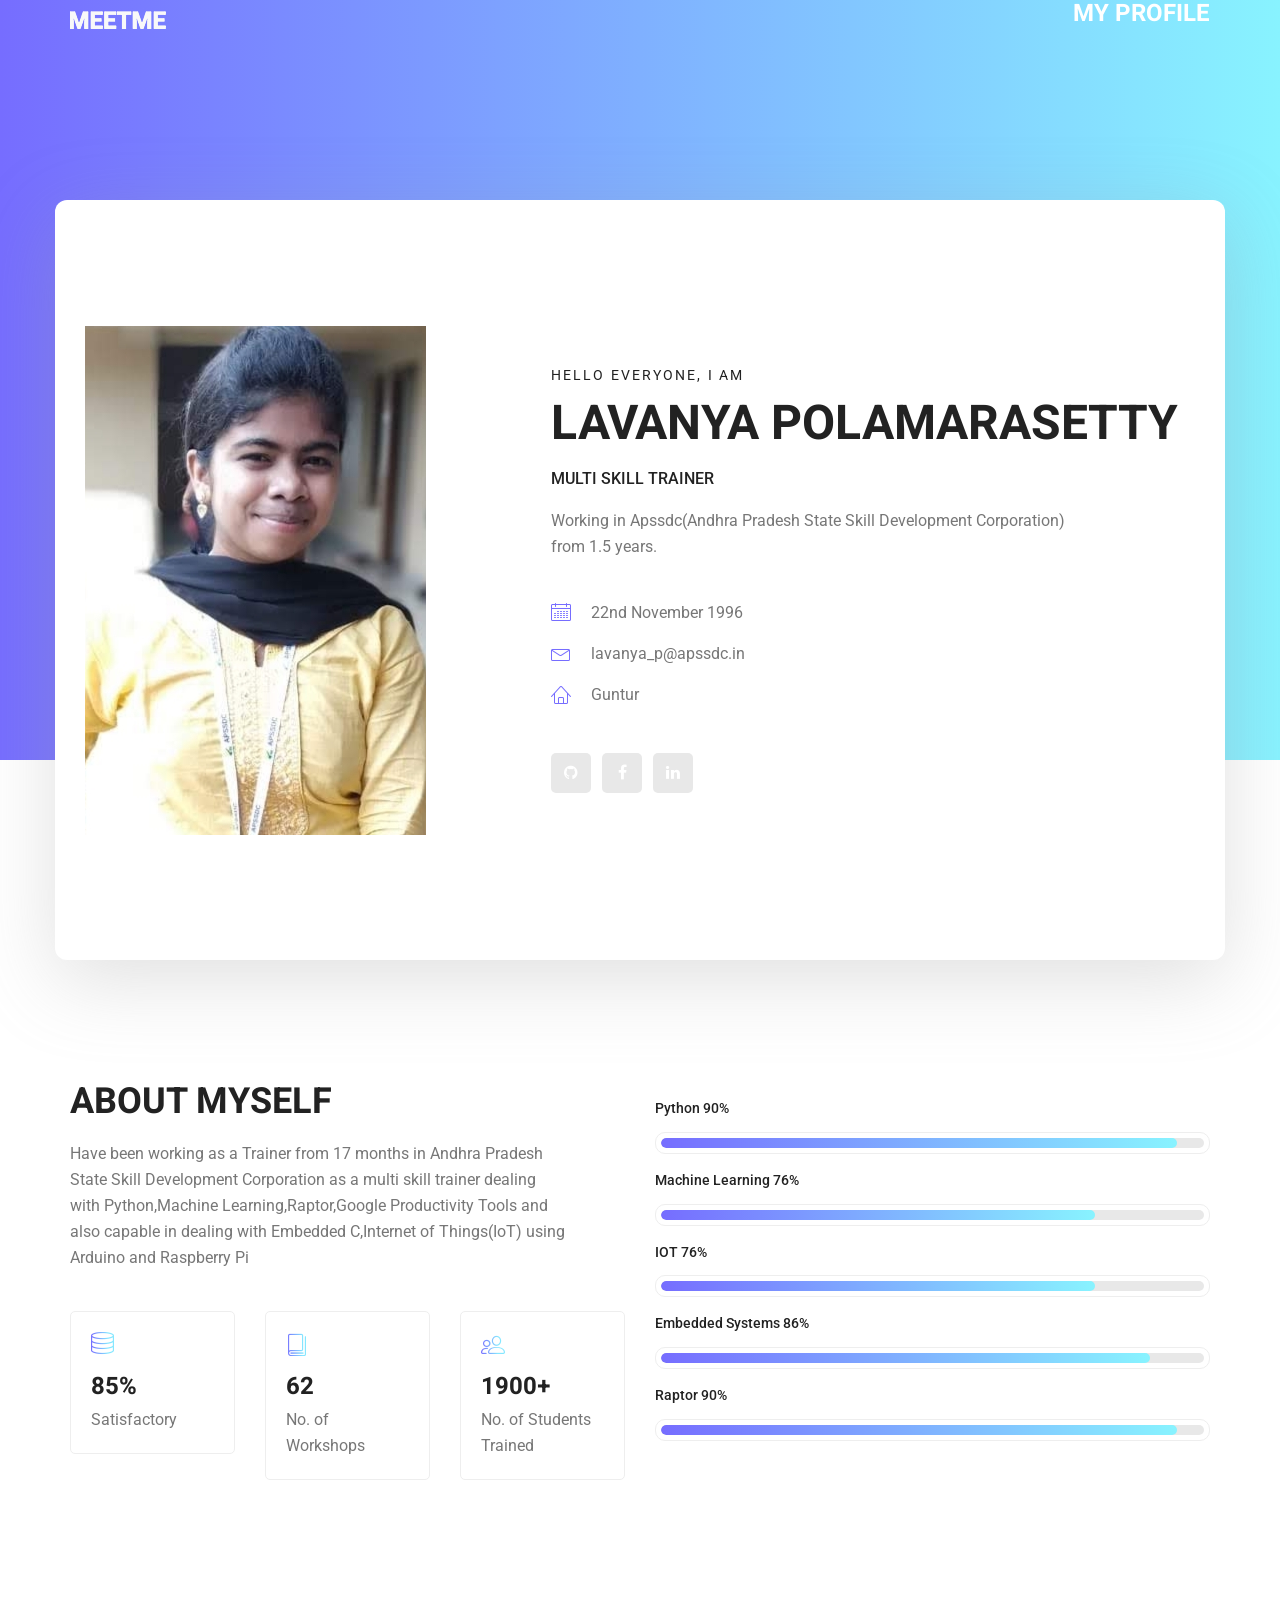
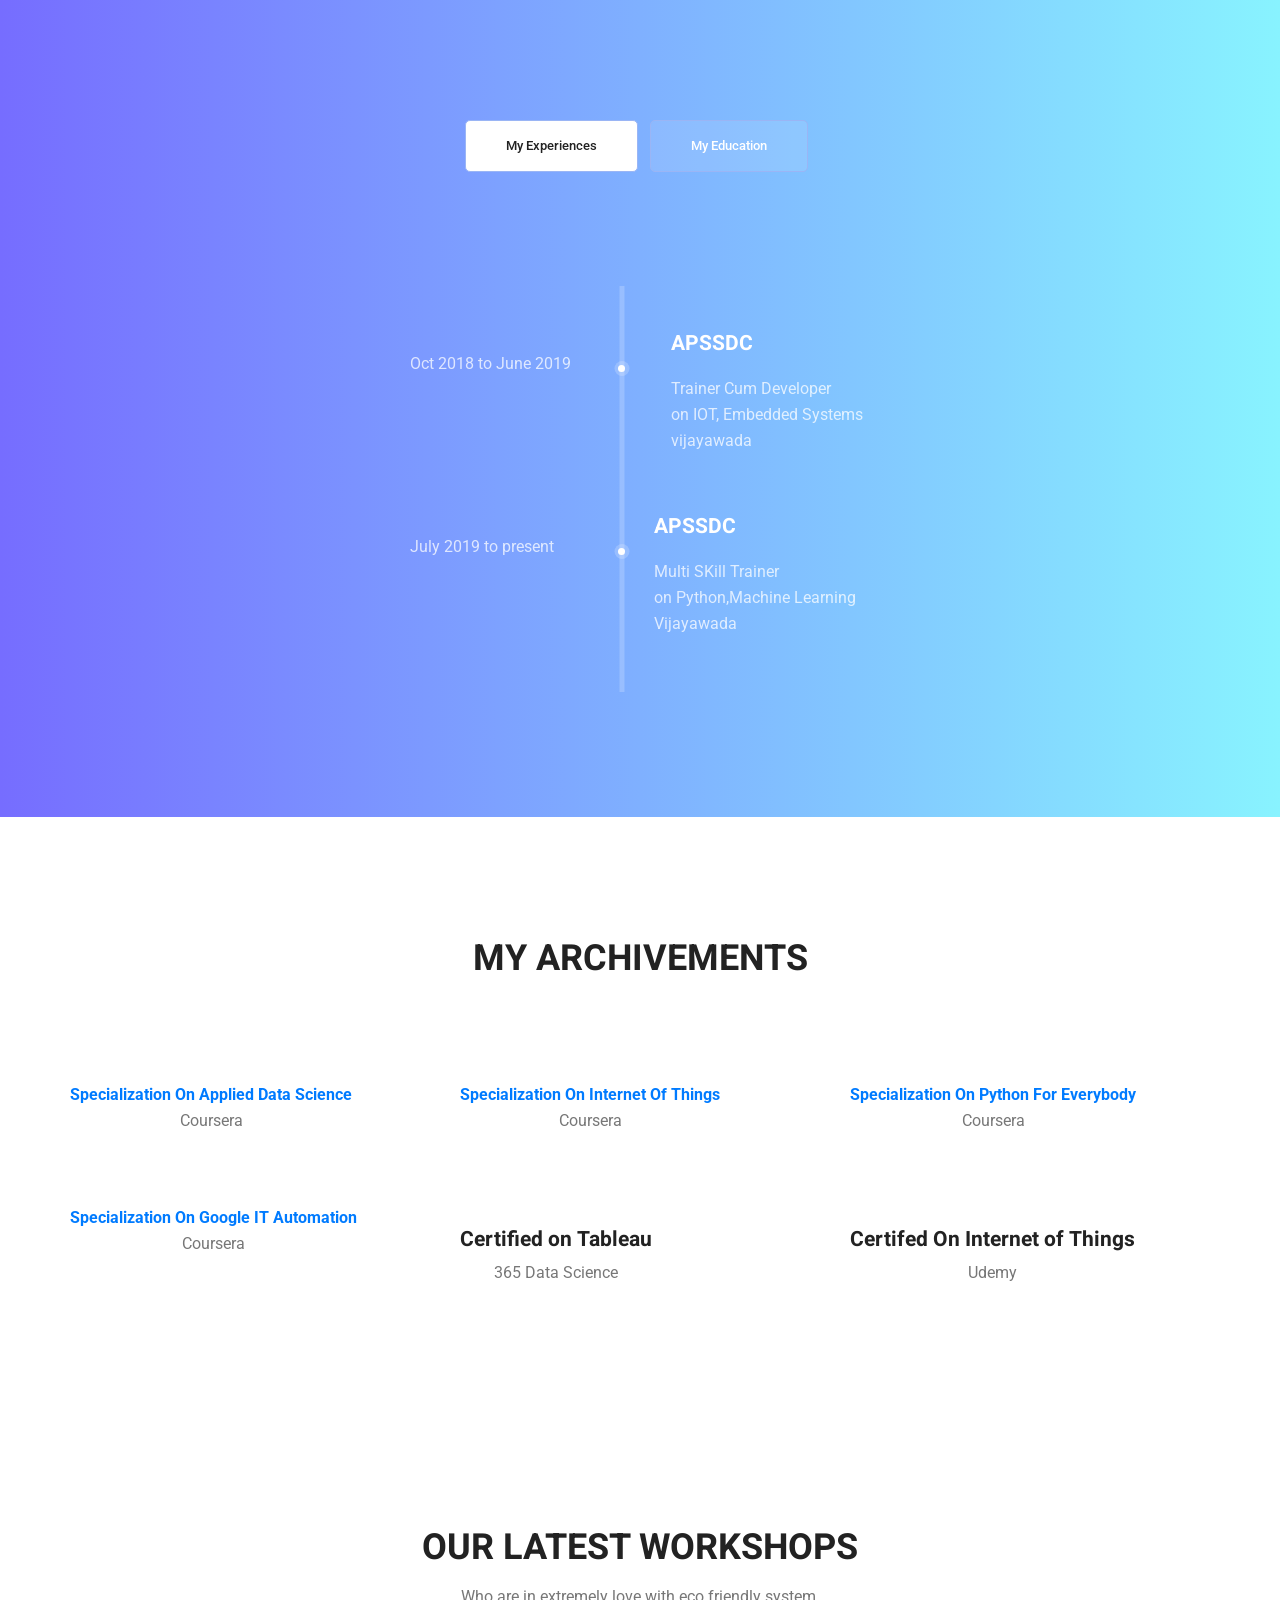
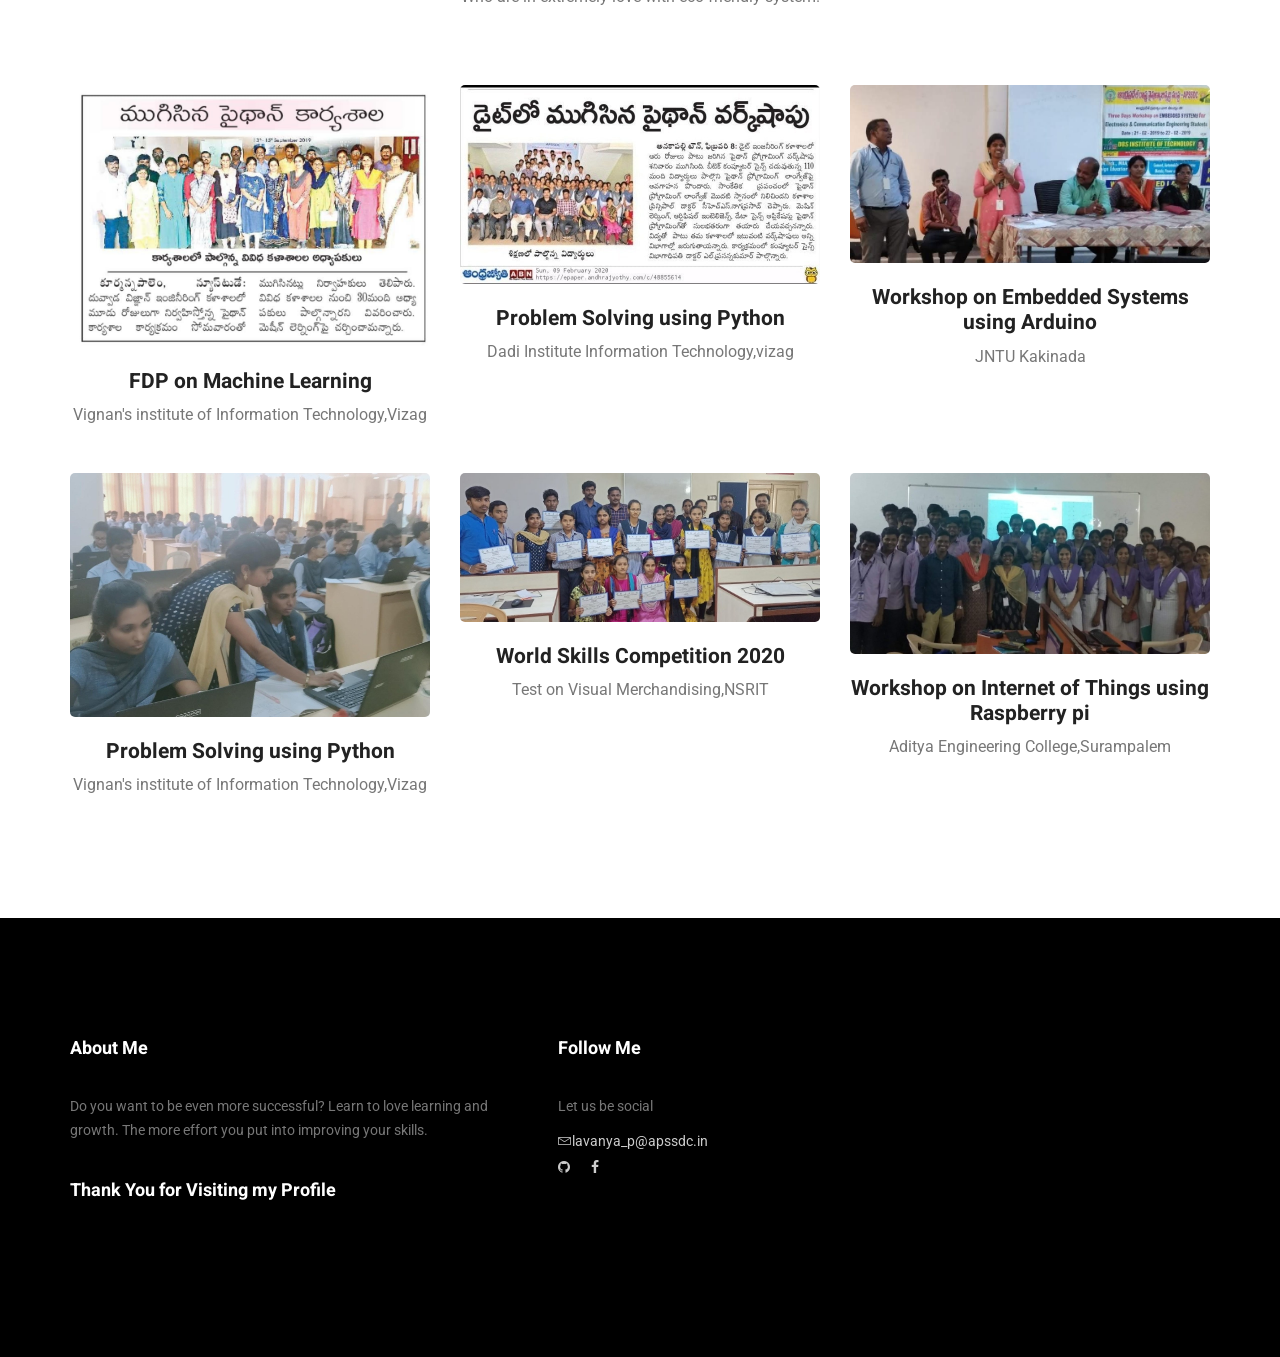
==== commit e19723da: "Add files via upload" ====
--- a/index.html
+++ b/index.html
@@ -21,9 +21,9 @@
         <link rel="stylesheet" href="css/responsive.css">
     </head>
     <body>
-        
         <!--================Header Menu Area =================-->
         <header class="header_area">
+
             <div class="main_menu">
             	<nav class="navbar navbar-expand-lg navbar-light">
 					<div class="container box_1620">
@@ -37,10 +37,9 @@
 						<!-- Collect the nav links, forms, and other content for toggling -->
 						<div class="collapse navbar-collapse offset" id="navbarSupportedContent">
 							<ul class="nav navbar-nav menu_nav ml-auto">
-								<li class="nav-item active"><a class="nav-link" href="index.html">Home</a></li> 
-								<li class="nav-item"><a class="nav-link" href="about-us.html">About</a></li> 
-								<li class="nav-item"><a class="nav-link" href="portfolio.html">Portfolio</a></li>
-								<li class="nav-item"><a class="nav-link" href="contact.html">Contact</a></li>
+								<li class="nav-item active"><a class="nav-link" href="index.html"><h3>My Profile</h3></a></li> 
+								
+								
 							</ul>
 						</div> 
 					</div>
@@ -63,17 +62,17 @@
 									<h6>Hello Everyone, i am</h6>
 									<h3>Lavanya Polamarasetty</h3>
 									<h4>Multi Skill Trainer</h4>
-									<p>Working in Apssdc(Andhra Pradesh State Skill Development Corporation) from 1.5 years to Present </p>
+									<p>Working in Apssdc(Andhra Pradesh State Skill Development Corporation) from 1.5 years.</p>
 									<ul class="list basic_info">
 										<li><a href="#"><i class="lnr lnr-calendar-full"></i> 22nd November 1996</a></li>
 										
 										<li><a href="#"><i class="lnr lnr-envelope"></i> lavanya_p@apssdc.in</a></li>
-										<li><a href="#"><i class="lnr lnr-home"></i> Vijayawada</a></li>
+										<li><a href="#"><i class="lnr lnr-home"></i> Guntur</a></li>
 									</ul>
 									<ul class="list personal_social">
 										<li><a href="https://github.com/Mercypolamarasetty"><i class="fa fa-github"></i></a></li>
 										<li><a href="https://www.facebook.com/chinnu.polamarasetty"><i class="fa fa-facebook"></i></a></li>
-										<li><a href="#"><i class="fa fa-linkedin"></i></a></li>
+										<li><a href="https://www.linkedin.com/mwlite/in/lavanya-polamarasetty-451a57136"><i class="fa fa-linkedin"></i></a></li>
 									</ul>
 								</div>
 							</div>
@@ -125,7 +124,7 @@
 									<h4>Python <span class="counter">95</span>%</h4>
 									<div class="progress_br">
 										<div class="progress">
-											<div class="progress-bar" role="progressbar" aria-valuenow="85" aria-valuemin="0" aria-valuemax="100"></div>
+											<div class="progress-bar" role="progressbar" aria-valuenow="95" aria-valuemin="0" aria-valuemax="100"></div>
 										</div>
 									</div>
 								</div>
@@ -133,7 +132,7 @@
 									<h4>Machine Learning <span class="counter">80</span>%</h4>
 									<div class="progress_br">
 										<div class="progress">
-											<div class="progress-bar" role="progressbar" aria-valuenow="90" aria-valuemin="0" aria-valuemax="100"></div>
+											<div class="progress-bar" role="progressbar" aria-valuenow="80" aria-valuemin="0" aria-valuemax="100"></div>
 										</div>
 									</div>
 								</div>
@@ -141,7 +140,7 @@
 									<h4>IOT <span class="counter">80</span>%</h4>
 									<div class="progress_br">
 										<div class="progress">
-											<div class="progress-bar" role="progressbar" aria-valuenow="70" aria-valuemin="0" aria-valuemax="100"></div>
+											<div class="progress-bar" role="progressbar" aria-valuenow="80" aria-valuemin="0" aria-valuemax="100"></div>
 										</div>
 									</div>
 								</div>
@@ -149,7 +148,7 @@
 									<h4>Embedded Systems <span class="counter">90</span>%</h4>
 									<div class="progress_br">
 										<div class="progress">
-											<div class="progress-bar" role="progressbar" aria-valuenow="95" aria-valuemin="0" aria-valuemax="100"></div>
+											<div class="progress-bar" role="progressbar" aria-valuenow="90" aria-valuemin="0" aria-valuemax="100"></div>
 										</div>
 									</div>
 								</div>
@@ -157,7 +156,7 @@
 									<h4>Raptor <span class="counter">95</span>%</h4>
 									<div class="progress_br">
 										<div class="progress">
-											<div class="progress-bar" role="progressbar" aria-valuenow="75" aria-valuemin="0" aria-valuemax="100"></div>
+											<div class="progress-bar" role="progressbar" aria-valuenow="95" aria-valuemin="0" aria-valuemax="100"></div>
 										</div>
 									</div>
 								</div>
@@ -265,14 +264,102 @@
         <!--================Home Gallery Area =================-->
         <section class="home_gallery_area p_120">
         	<div class="container">
+        		
         		<div class="main_title">
+        			<h2>My Archivements</h2>
+        			
+        		</div>
+        	</div>
+        	<div class="container">
+        		<div class="gallery_f_inner row imageGallery1">
+        			<div class="col-lg-4 col-md-4 col-sm-6 brand manipul design print">
+        				<div class="h_gallery_item">
+        					<div class="g_img_item">
+        						<img class="img-fluid" src="img/gallery/spl_data_Science.jpg" alt="">
+        						<a class="light" href="img/gallery/spl_data_Science.jpg"><img src="img/gallery/icon.png" alt=""></a>
+        					</div>
+        					<div class="g_item_text">
+        						<a href = 
+								https://www.coursera.org/account/accomplishments/specialization/certificate/RCJWRJLJRXR4><strong> Specialization On Applied Data Science </strong></a></br>
+								<a>Coursera</a>
+        						<p></p>
+        					</div>
+        				</div>
+        			</div>
+        			<div class="col-lg-4 col-md-4 col-sm-6 brand manipul creative">
+        				<div class="h_gallery_item">
+        					<div class="g_img_item">
+        						<img class="img-fluid" src="img/gallery/spl_iot.jpg" alt="">
+        						<a class="light" href="img/gallery/spl_iot.jpg"><img src="img/gallery/icon.png" alt=""></a>
+        					</div>
+        					<div class="g_item_text">
+        						<a href = 
+								https://www.coursera.org/account/accomplishments/specialization/certificate/9E4V8ZVYV4HD><strong> Specialization On Internet Of Things </strong></a></br>
+								<a>Coursera</a>
+        					</div>
+        				</div>
+        			</div>
+        			<div class="col-lg-4 col-md-4 col-sm-6 manipul creative design print">
+        				<div class="h_gallery_item">
+        					<div class="g_img_item">
+        						<img class="img-fluid" src="img/gallery/spl_python.jpg" alt="">
+        						<a class="light" href="img/gallery/spl_python.jpg"><img src="img/gallery/icon.png" alt=""></a>
+        					</div>
+        					<div class="g_item_text">
+        						<a href = 
+								https://www.coursera.org/account/accomplishments/specialization/certificate/URV7LTHTRVQ5><strong> Specialization On Python For Everybody</strong></a></br>
+								<a>Coursera</a>
+        					</div>
+        				</div>
+        			</div>
+        			<div class="col-lg-4 col-md-4 col-sm-6 manipul creative design print">
+        				<div class="h_gallery_item">
+        					<div class="g_img_item">
+        						<img class="img-fluid" src="img/gallery/google.jpg" alt="">
+        						<a class="light" href="img/gallery/google.jpg"><img src="img/gallery/icon.png" alt=""></a>
+        					</div>
+        					<div class="g_item_text">
+        						<a href = 
+								https://www.coursera.org/account/accomplishments/specialization/certificate/G37BAM696VWH><strong> Specialization On Google IT Automation </strong></a></br>
+								<a>Coursera</a>
+        					</div>
+        				</div>
+        			</div>
+        			<div class="col-lg-4 col-md-4 col-sm-6 brand creative print">
+        				<div class="h_gallery_item">
+        					<div class="g_img_item">
+        						<img class="img-fluid" src="img/gallery/Tableau_certificate.jpg" alt="">
+        						<a class="light" href="img/gallery/Tableau_certificate.jpg"><img src="img/gallery/icon.png" alt=""></a>
+        					</div>
+        					<div class="g_item_text">
+        						<h4>Certified on Tableau </h4>
+        						<p>365 Data Science</p>
+        					</div>
+        				</div>
+        			</div>
+        			<div class="col-lg-4 col-md-4 col-sm-6 brand manipul design">
+        				<div class="h_gallery_item">
+        					<div class="g_img_item">
+        						<img class="img-fluid" src="img/gallery/IOt_Udemy.jpg" alt="">
+        						<a class="light" href="img/gallery/IOt_Udemy.jpg"><img src="img/gallery/icon.png" alt=""></a>
+        					</div>
+        					<div class="g_item_text">
+        						<h4>Certifed On Internet of Things</h4>
+        						<p>Udemy</p>
+        					</div>
+        				</div>
+        			</div>
+
+        		</div>
+        	</div>
+        </section>
+          <section class="home_gallery_area p_120">
+        	<div class="container">
+        		<div class="main_title">
+        			
         			<h2>Our Latest Workshops</h2>
         			<p>Who are in extremely love with eco friendly system.</p>
-        		</div>
-        		<div class="isotope_fillter">
-        			<ul class="gallery_filter list">
-						<li class="active" data-filter="*"><a href="#">All</a></li>
-					</ul>
+        		
         		</div>
         	</div>
         	<div class="container">
@@ -285,7 +372,7 @@
         					</div>
         					<div class="g_item_text">
         						<h4>FDP on Machine Learning</h4>
-        						<p>Vignan's institute of Information Technology</p>
+        						<p>Vignan's institute of Information Technology,Vizag</p>
         					</div>
         				</div>
         			</div>
@@ -305,11 +392,11 @@
         				<div class="h_gallery_item">
         					<div class="g_img_item">
         						<img class="img-fluid" src="img/gallery/project-3.jpg" alt="">
-        						<a class="light" href="img/gallery/project-3.jpg"><img src="img/gallery/icon.png" alt=""></a>
-        					</div>
-        					<div class="g_item_text">
-        						<h4>Workshop on Embedded Systems</h4>
-        						<p>BDPS college, Kavali</p>
+        						<a class="light" href="img/gallery/project-3.jpeg"><img src="img/gallery/icon.png" alt=""></a>
+        					</div>
+        					<div class="g_item_text">
+        						<h4>Workshop on Embedded Systems using Arduino</h4>
+        						<p>JNTU Kakinada</p>
         					</div>
         				</div>
         			</div>
@@ -341,17 +428,14 @@
         				<div class="h_gallery_item">
         					<div class="g_img_item">
         						<img class="img-fluid" src="img/gallery/project-6.jpg" alt="">
-        						<a class="light" href="img/gallery/project-6.jpg"><img src="img/gallery/icon.png" alt=""></a>
-        					</div>
-        					<div class="g_item_text">
-        						<h4>Workshop on IOT</h4>
-        						<p>Aditya Institute of Engineering College,Surampalem</p>
-        					</div>
-        				</div>
-        			</div>
-        		</div>
-        		<div class="more_btn">
-        			<a class="main_btn" href="#">Load More Items</a>
+        						<a class="light" href="img/gallery/project-5.jpg"><img src="img/gallery/icon.png" alt=""></a>
+        					</div>
+        					<div class="g_item_text">
+        						<h4>Workshop on Internet of Things using Raspberry pi</h4>
+        						<p>Aditya Engineering College,Surampalem</p>
+        					</div>
+        				</div>
+        			</div>
         		</div>
         	</div>
         </section>
@@ -367,27 +451,11 @@
         					<div class="f_title">
         						<h3>About Me</h3>
         					</div>
-        					<p>Do you want to be even more successful? Learn to love learning and growth. The more effort you put into improving your skills,</p>
+        					<p>Do you want to be even more successful? Learn to love learning and growth. The more effort you put into improving your skills.</p>
         					
         				</aside>
         			</div>
-        			<div class="col-lg-5 col-sm-6">
-        				<aside class="f_widget news_widget">
-        					<div class="f_title">
-        						<h3>Newsletter</h3>
-        					</div>
-        					<p>Stay updated with our latest trends</p>
-        					<div id="mc_embed_signup">
-                                <form target="_blank" action="https://spondonit.us12.list-manage.com/subscribe/post?u=1462626880ade1ac87bd9c93a&amp;id=92a4423d01" method="get" class="subscribe_form relative">
-                                	<div class="input-group d-flex flex-row">
-                                        <input name="EMAIL" placeholder="Enter email address" onfocus="this.placeholder = ''" onblur="this.placeholder = 'Email Address '" required="" type="email">
-                                        <button class="btn sub-btn"><span class="lnr lnr-arrow-right"></span></button>		
-                                    </div>				
-                                    <div class="mt-10 info"></div>
-                                </form>
-                            </div>
-        				</aside>
-        			</div>
+        			
         			<div class="col-lg-2">
         				<aside class="f_widget social_widget">
         					<div class="f_title">
@@ -395,11 +463,20 @@
         					</div>
         					<p>Let us be social</p>
         					<ul class="list">
+        						<li><a href="#"><i class="lnr lnr-envelope"></i>lavanya_p@apssdc.in</a></li>
         						<li><a href="https://github.com/Mercypolamarasetty"><i class="fa fa-github"></i></a></li>
         						<li><a href="https://www.facebook.com/chinnu.polamarasetty"><i class="fa fa-facebook"></i></a></li>
         						
-        						<li><a href="#"><i class="lnr lnr-envelope"></i> lavanya_p@apssdc.in</a></li>
+        						
         					</ul>
+        				</aside>
+        			</div>
+        			<div class="col-lg-12 col-sm-1">
+        				<aside class="f_widget ab_widget">
+        					<div class="f_title">
+        						<h3>Thank You for Visiting my Profile</h3>
+        					</div>
+        					
         				</aside>
         			</div>
         		</div>
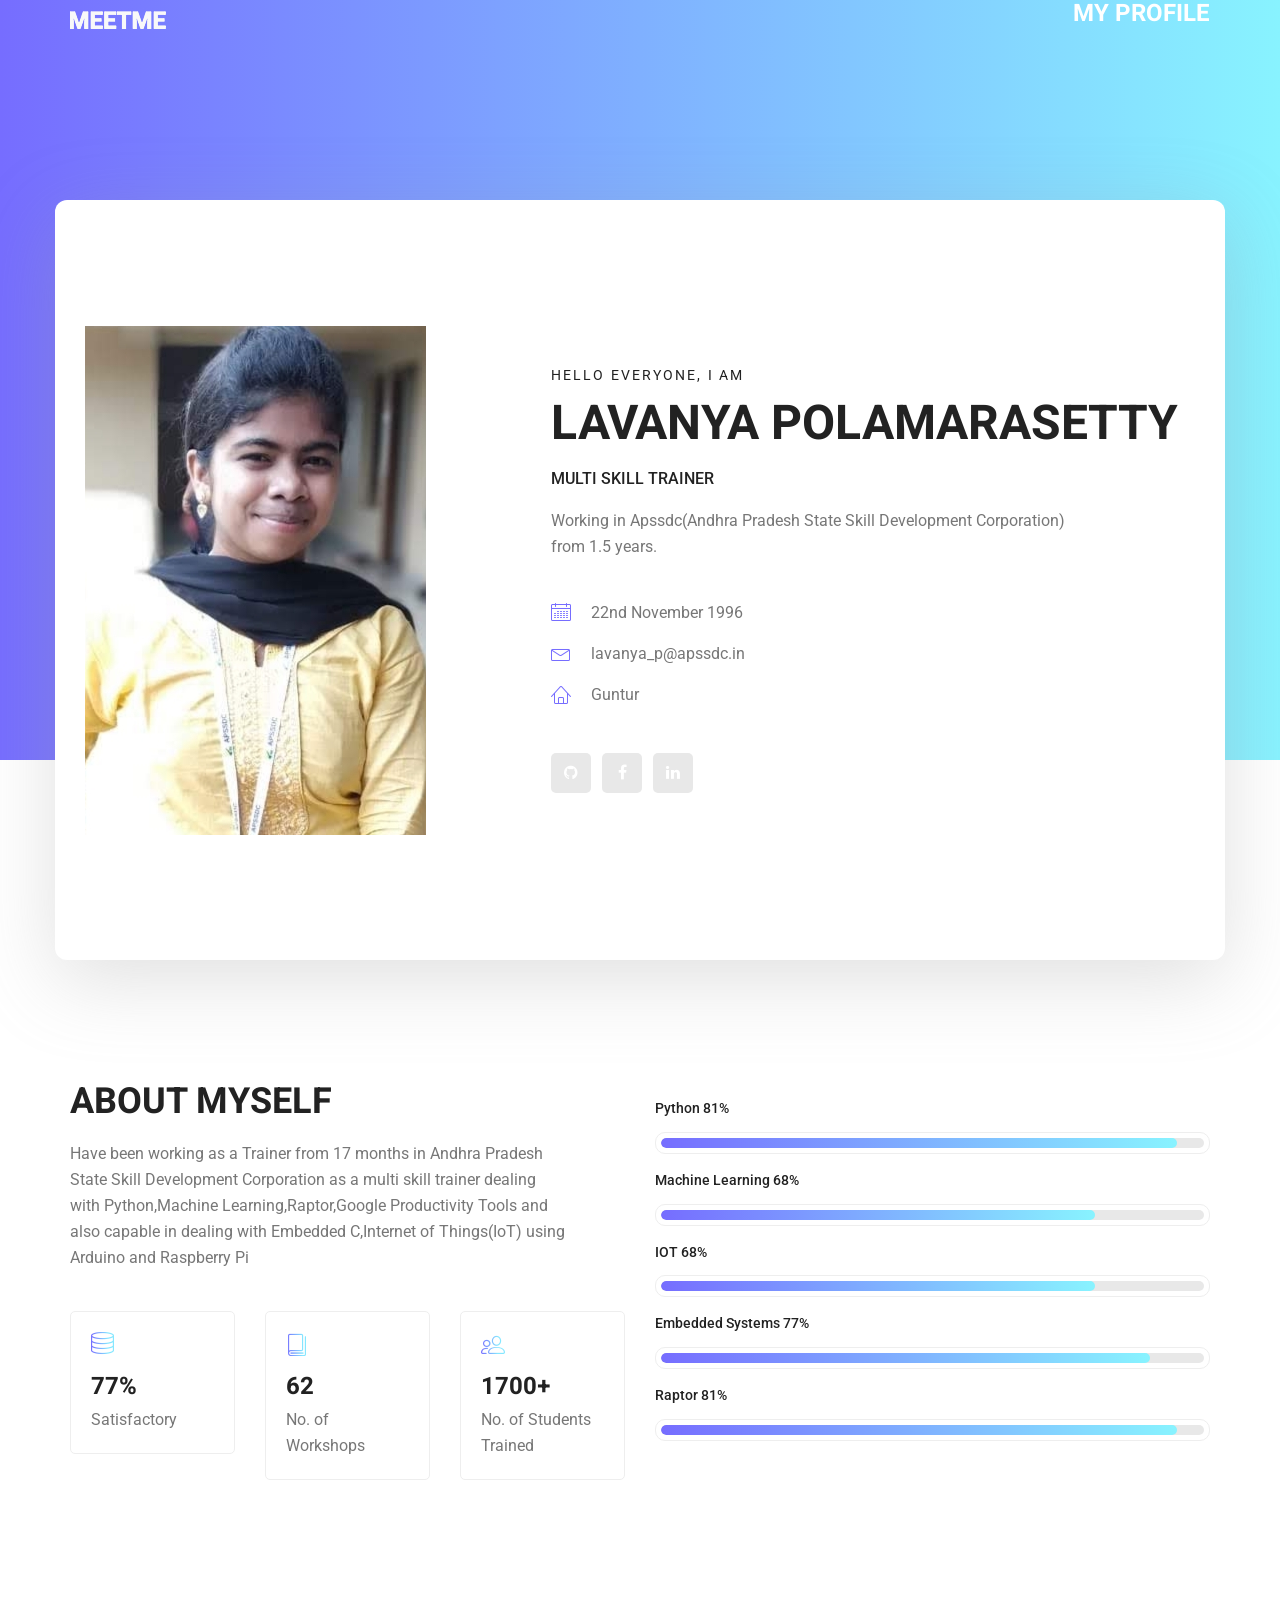
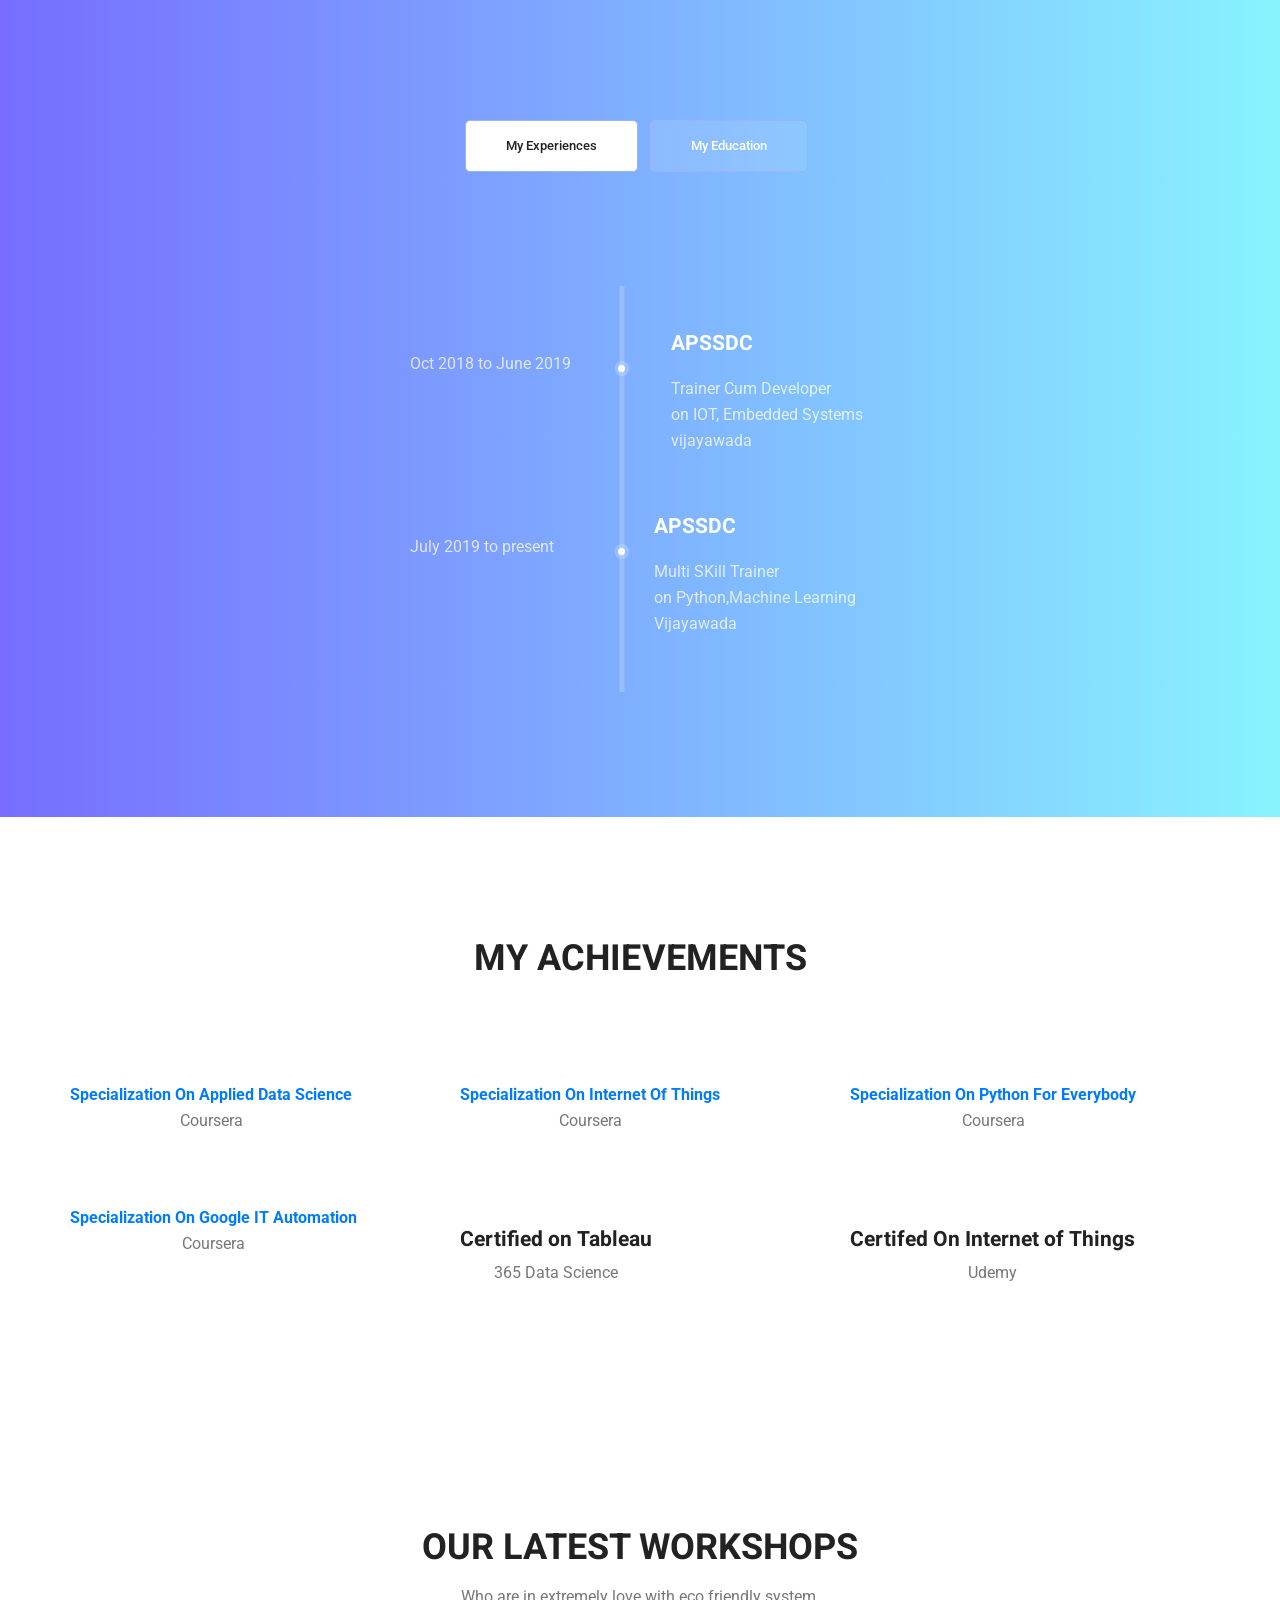
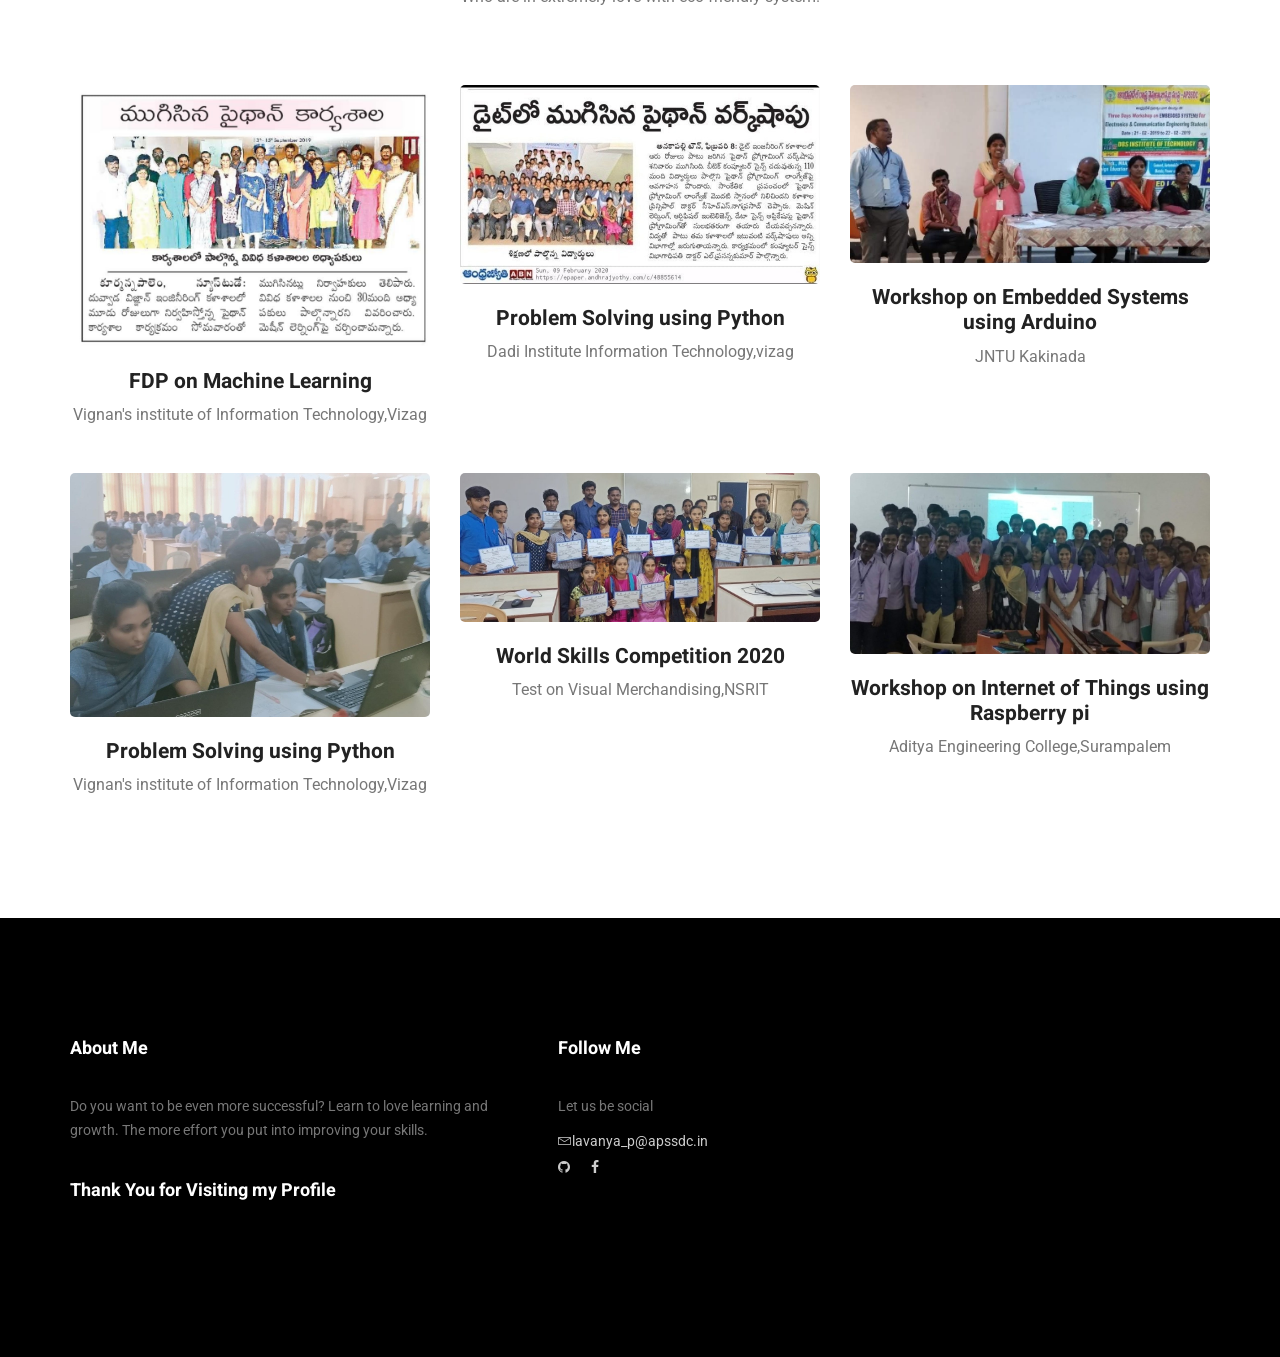
==== commit 2a6fb716: "my file" ====
--- a/index.html
+++ b/index.html
@@ -266,7 +266,7 @@
         	<div class="container">
         		
         		<div class="main_title">
-        			<h2>My Archivements</h2>
+        			<h2>My Achievements</h2>
         			
         		</div>
         	</div>
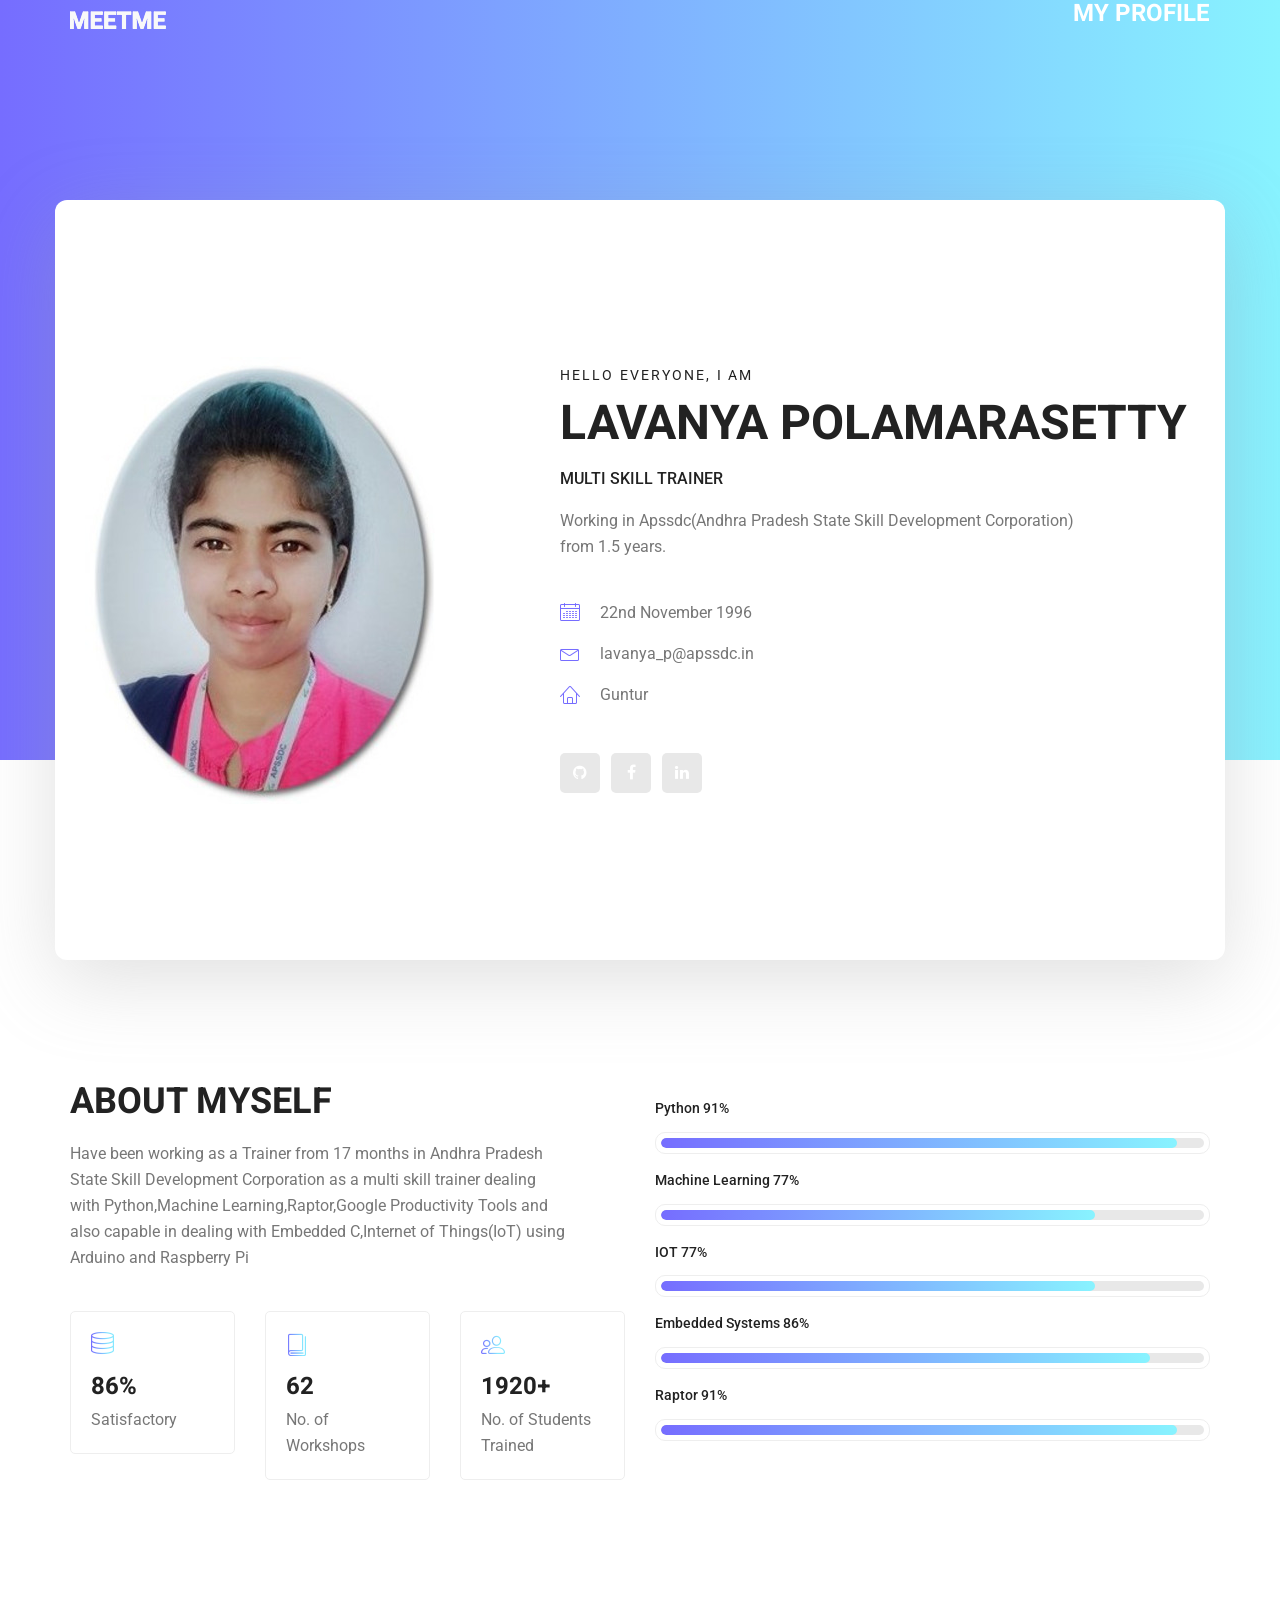
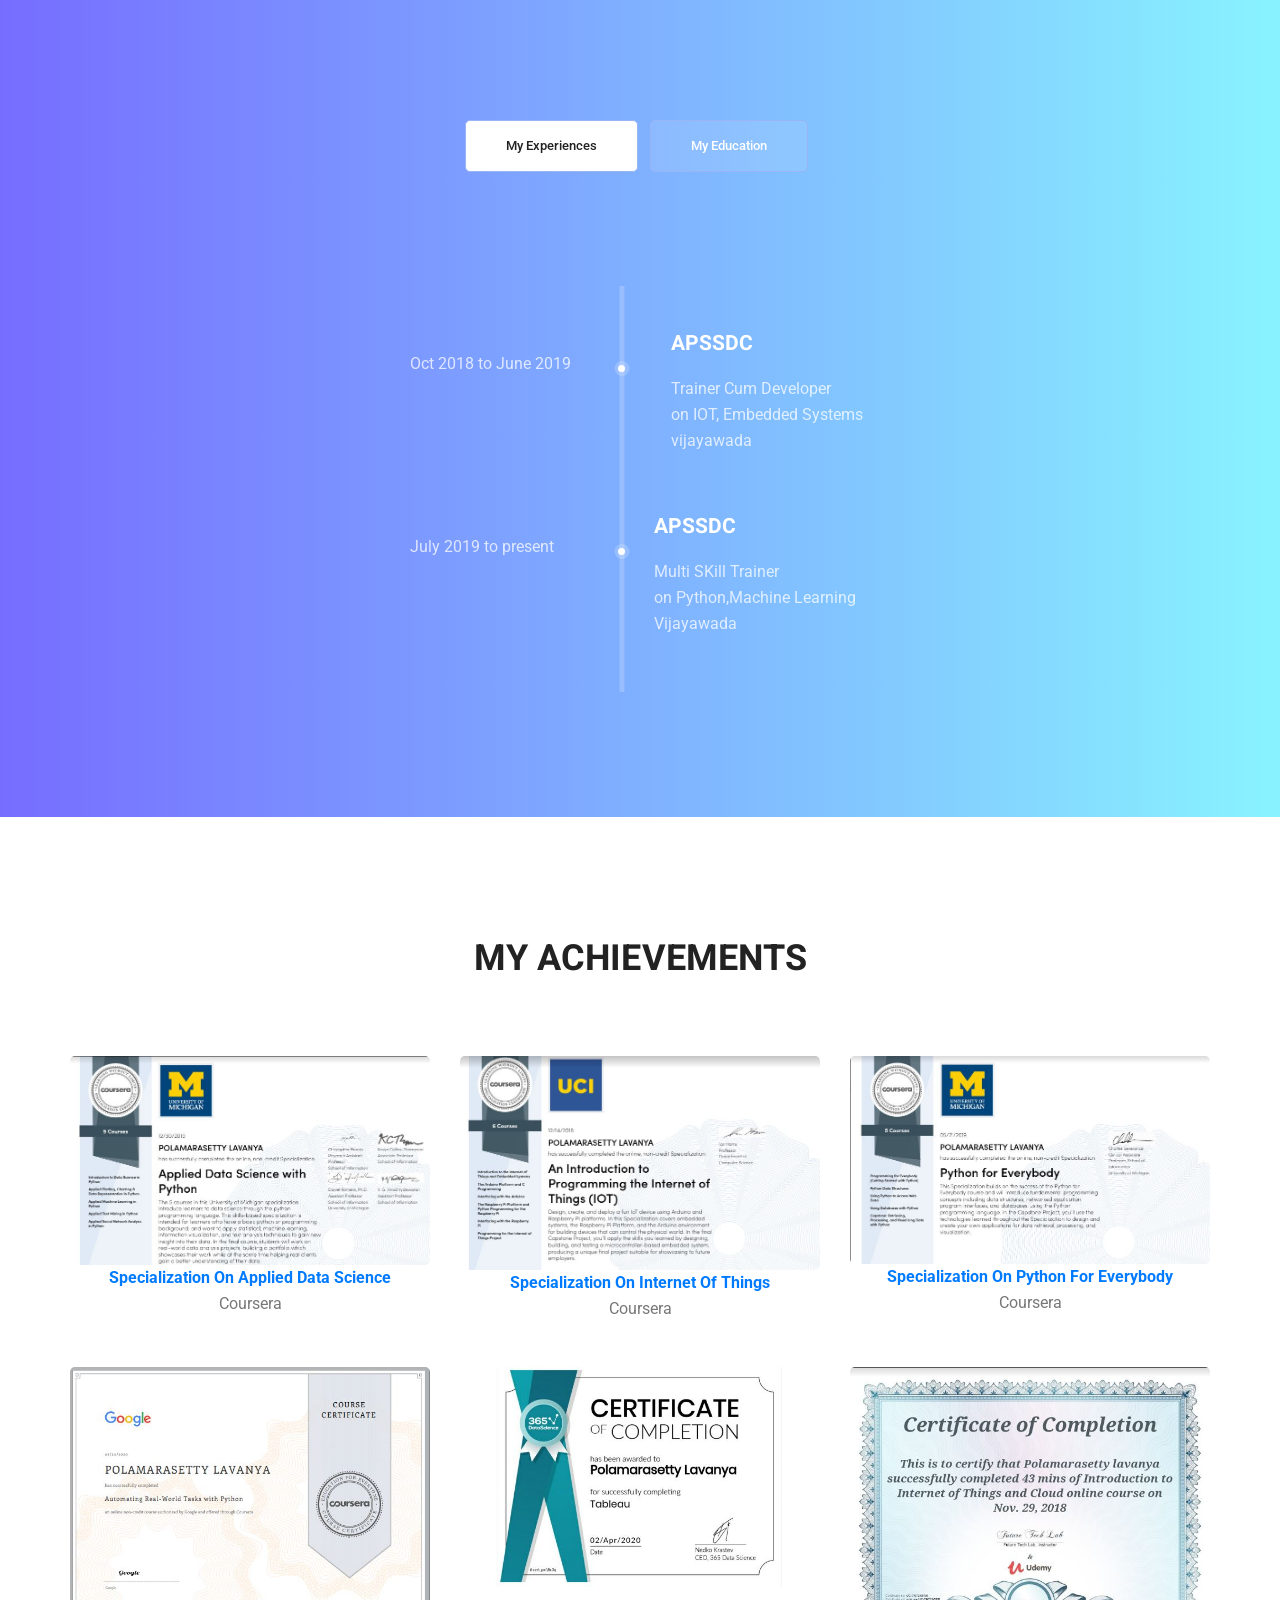
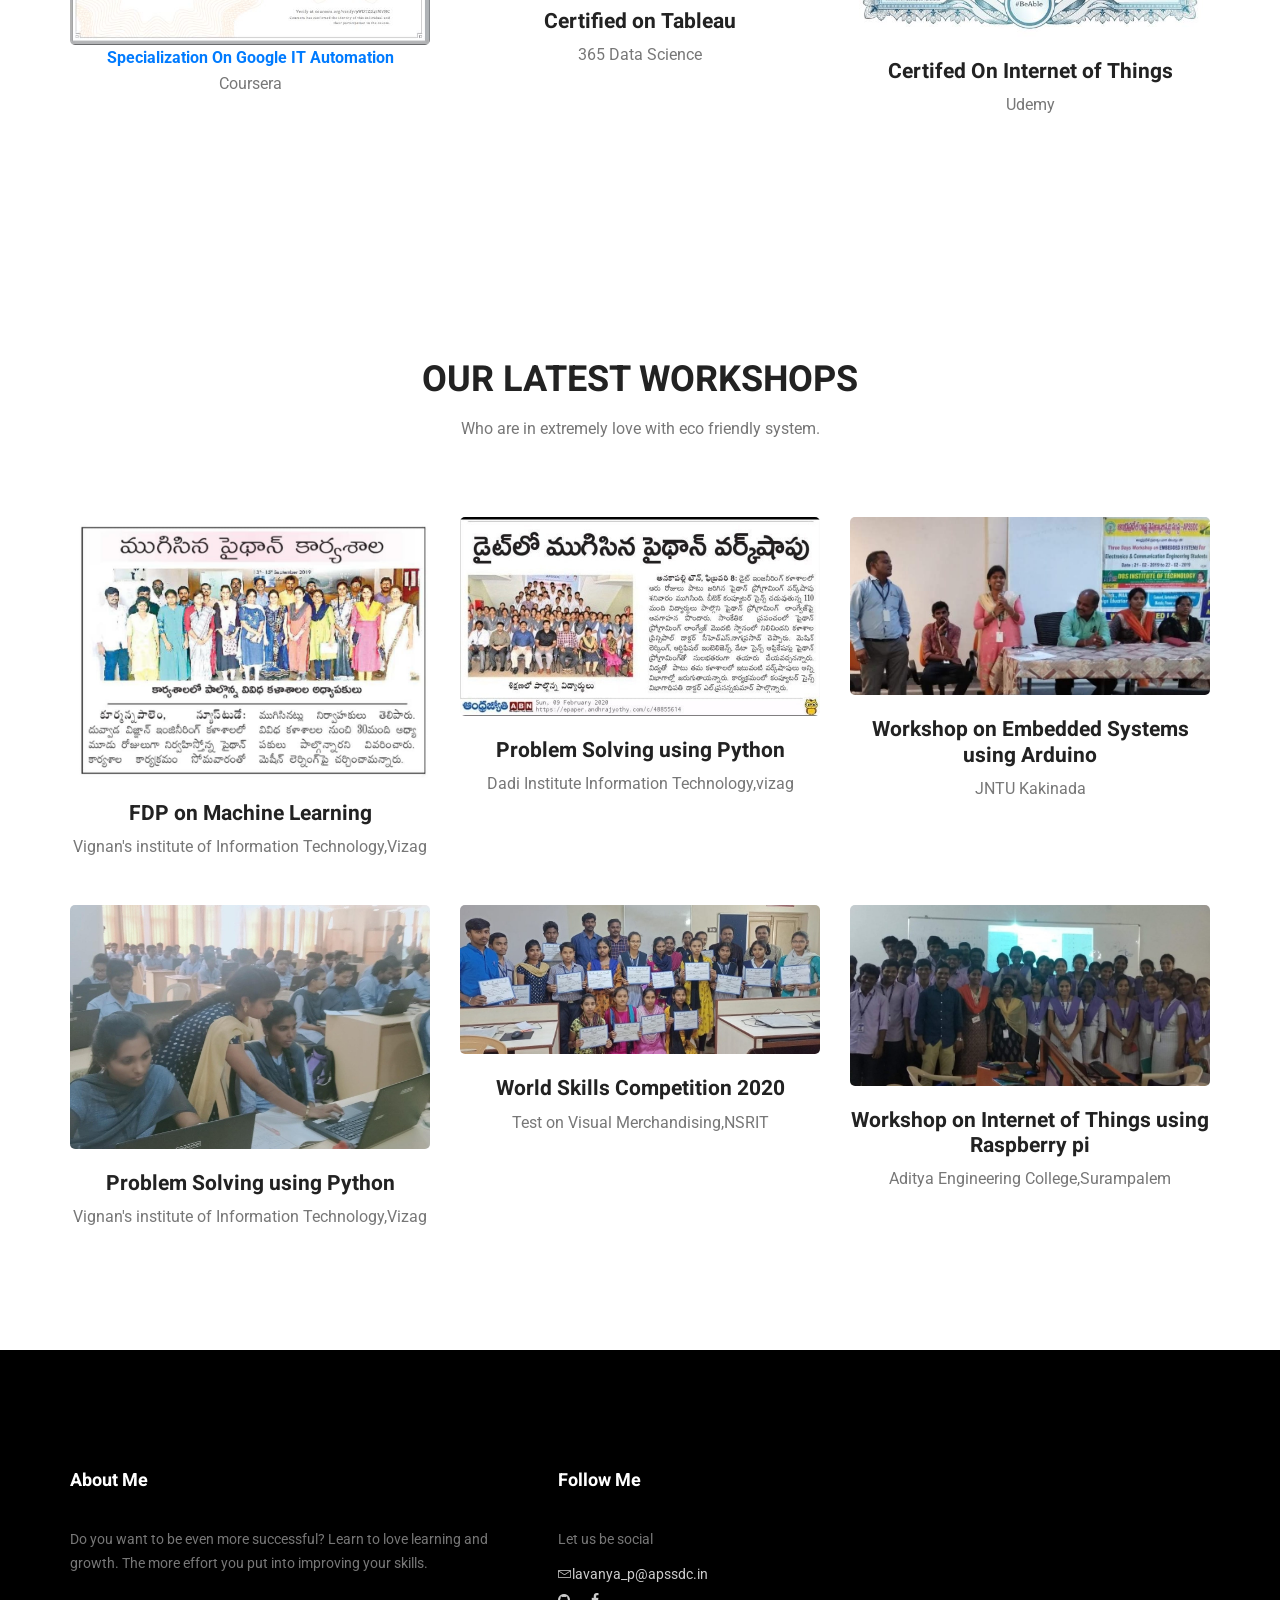
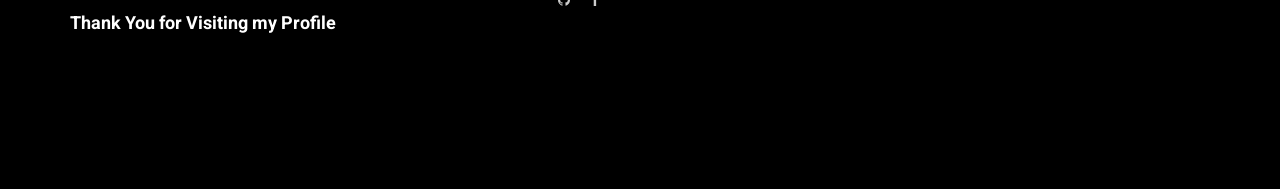
==== commit f6b41a7f: "Add files via upload" ====
--- a/index.html
+++ b/index.html
@@ -275,8 +275,8 @@
         			<div class="col-lg-4 col-md-4 col-sm-6 brand manipul design print">
         				<div class="h_gallery_item">
         					<div class="g_img_item">
-        						<img class="img-fluid" src="img/gallery/spl_data_Science.jpg" alt="">
-        						<a class="light" href="img/gallery/spl_data_Science.jpg"><img src="img/gallery/icon.png" alt=""></a>
+        						<img class="img-fluid" src="img/gallery/spl_data_Science.JPG" alt="">
+        						<a class="light" href="img/gallery/spl_data_Science.JPG"><img src="img/gallery/icon.png" alt=""></a>
         					</div>
         					<div class="g_item_text">
         						<a href = 
@@ -289,8 +289,8 @@
         			<div class="col-lg-4 col-md-4 col-sm-6 brand manipul creative">
         				<div class="h_gallery_item">
         					<div class="g_img_item">
-        						<img class="img-fluid" src="img/gallery/spl_iot.jpg" alt="">
-        						<a class="light" href="img/gallery/spl_iot.jpg"><img src="img/gallery/icon.png" alt=""></a>
+        						<img class="img-fluid" src="img/gallery/spl_iot.JPG" alt="">
+        						<a class="light" href="img/gallery/spl_iot.JPG"><img src="img/gallery/icon.png" alt=""></a>
         					</div>
         					<div class="g_item_text">
         						<a href = 
@@ -302,8 +302,8 @@
         			<div class="col-lg-4 col-md-4 col-sm-6 manipul creative design print">
         				<div class="h_gallery_item">
         					<div class="g_img_item">
-        						<img class="img-fluid" src="img/gallery/spl_python.jpg" alt="">
-        						<a class="light" href="img/gallery/spl_python.jpg"><img src="img/gallery/icon.png" alt=""></a>
+        						<img class="img-fluid" src="img/gallery/spl_python.JPG" alt="">
+        						<a class="light" href="img/gallery/spl_python.JPG"><img src="img/gallery/icon.png" alt=""></a>
         					</div>
         					<div class="g_item_text">
         						<a href = 
@@ -315,8 +315,8 @@
         			<div class="col-lg-4 col-md-4 col-sm-6 manipul creative design print">
         				<div class="h_gallery_item">
         					<div class="g_img_item">
-        						<img class="img-fluid" src="img/gallery/google.jpg" alt="">
-        						<a class="light" href="img/gallery/google.jpg"><img src="img/gallery/icon.png" alt=""></a>
+        						<img class="img-fluid" src="img/gallery/google.JPG" alt="">
+        						<a class="light" href="img/gallery/google.JPG"><img src="img/gallery/icon.png" alt=""></a>
         					</div>
         					<div class="g_item_text">
         						<a href = 
@@ -328,8 +328,8 @@
         			<div class="col-lg-4 col-md-4 col-sm-6 brand creative print">
         				<div class="h_gallery_item">
         					<div class="g_img_item">
-        						<img class="img-fluid" src="img/gallery/Tableau_certificate.jpg" alt="">
-        						<a class="light" href="img/gallery/Tableau_certificate.jpg"><img src="img/gallery/icon.png" alt=""></a>
+        						<img class="img-fluid" src="img/gallery/Tableau_certificate.JPG" alt="">
+        						<a class="light" href="img/gallery/Tableau_certificate.JPG"><img src="img/gallery/icon.png" alt=""></a>
         					</div>
         					<div class="g_item_text">
         						<h4>Certified on Tableau </h4>
@@ -340,8 +340,8 @@
         			<div class="col-lg-4 col-md-4 col-sm-6 brand manipul design">
         				<div class="h_gallery_item">
         					<div class="g_img_item">
-        						<img class="img-fluid" src="img/gallery/IOt_Udemy.jpg" alt="">
-        						<a class="light" href="img/gallery/IOt_Udemy.jpg"><img src="img/gallery/icon.png" alt=""></a>
+        						<img class="img-fluid" src="img/gallery/IOt_Udemy.JPG" alt="">
+        						<a class="light" href="img/gallery/IOt_Udemy.JPG"><img src="img/gallery/icon.png" alt=""></a>
         					</div>
         					<div class="g_item_text">
         						<h4>Certifed On Internet of Things</h4>
